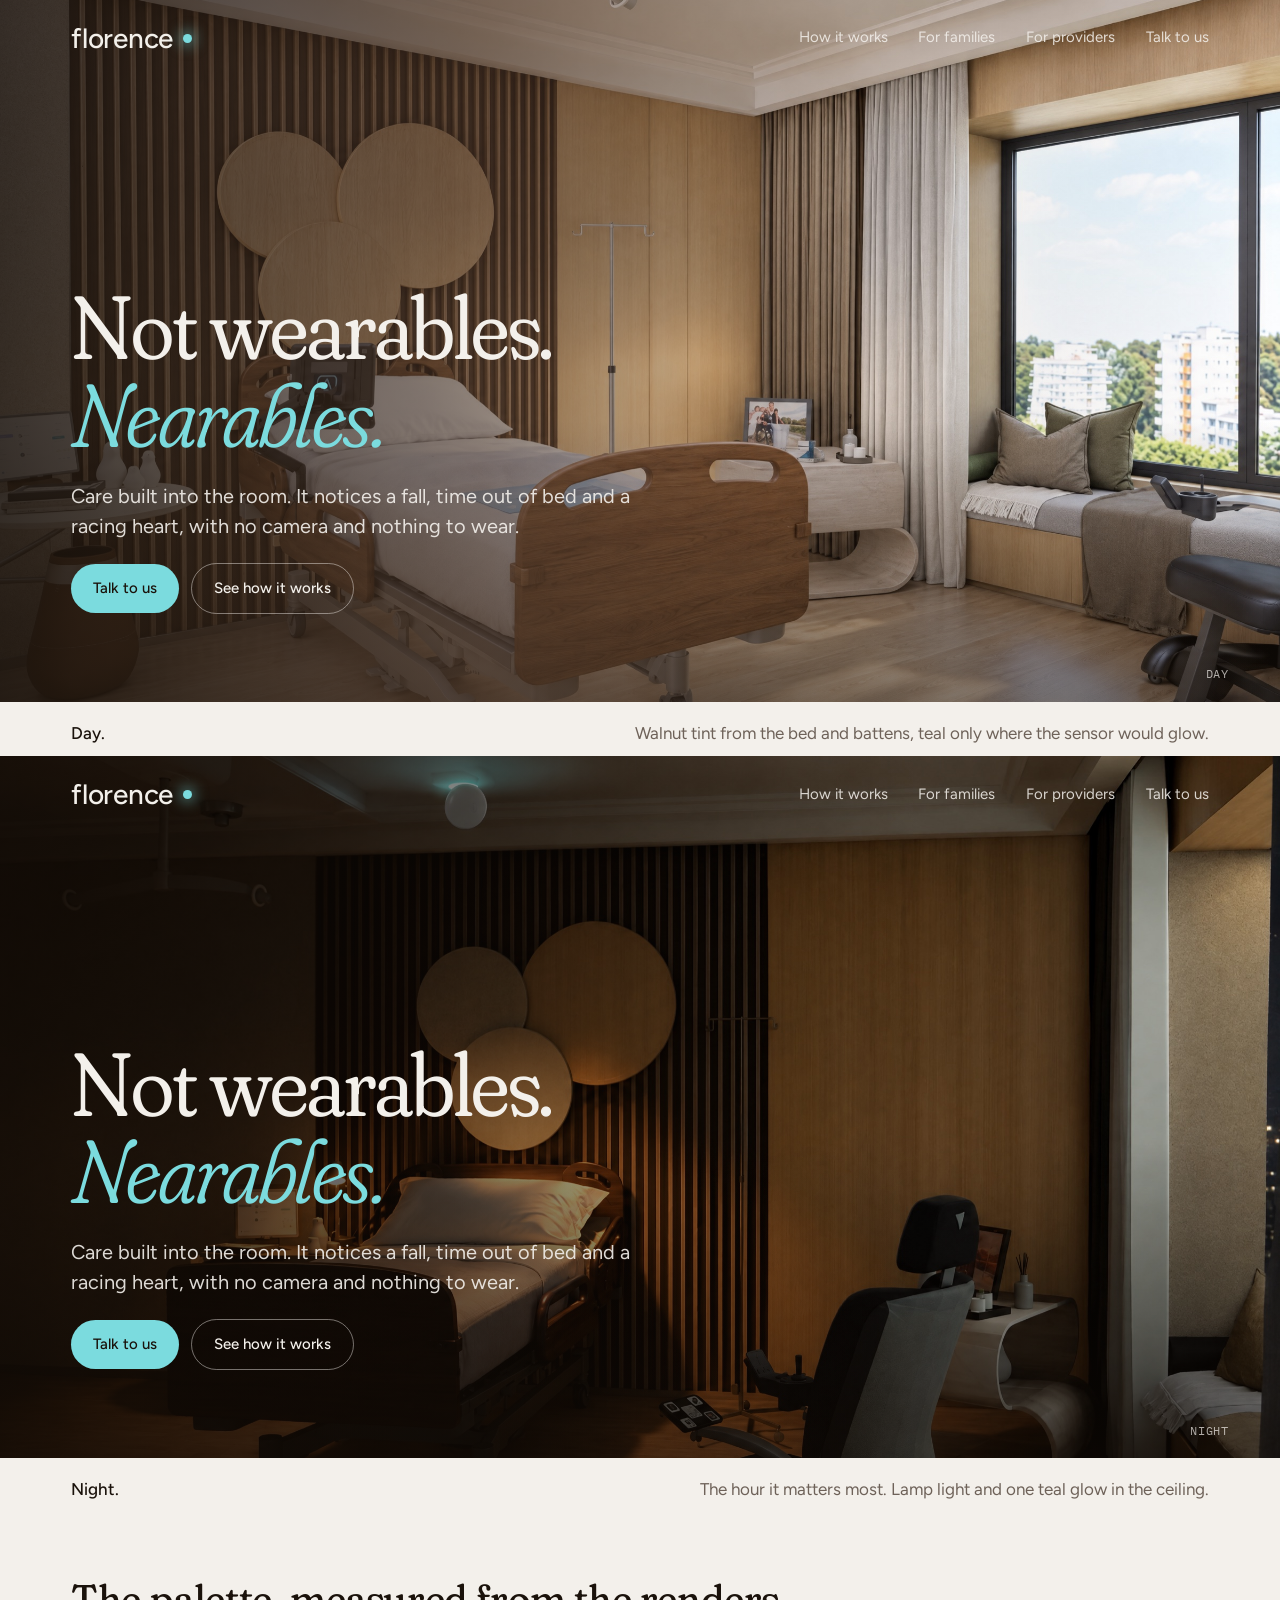
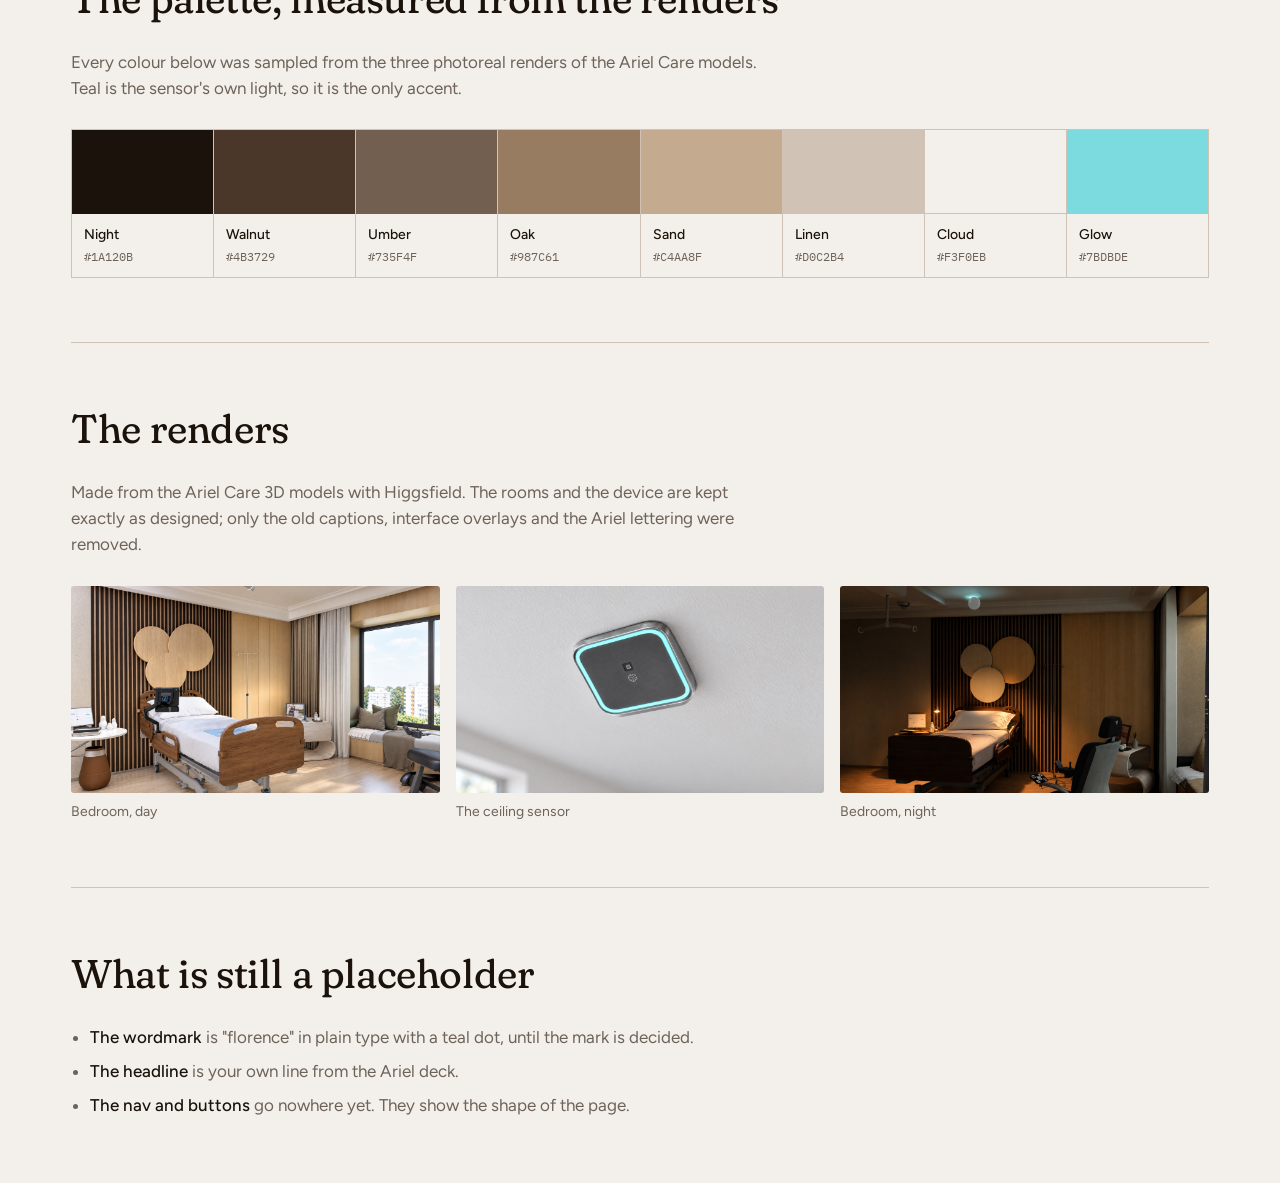
==== index.html @ 2cddf75f "Florence header, first pass: Ariel Care renders as photoreal rooms, day and night Draft landing head" ====
<!doctype html>
<html lang="en">
<head>
<meta charset="utf-8">
<meta name="viewport" content="width=device-width,initial-scale=1,viewport-fit=cover">
<meta name="robots" content="noindex,nofollow">
<title>Florence</title>
<link rel="preconnect" href="https://fonts.googleapis.com">
<link rel="preconnect" href="https://fonts.gstatic.com" crossorigin>
<link rel="stylesheet" href="https://fonts.googleapis.com/css2?family=Fraunces:opsz,wght,SOFT@9..144,300..600,100&family=Figtree:wght@400;500;600&family=IBM+Plex+Mono:wght@400&display=swap">
<style>
/* Florence, first pass. Every colour is measured from the three renders of the Ariel Care models. */
:root{
  --night:#1A120B;
  --walnut:#4B3729;
  --umber:#735F4F;
  --oak:#987C61;
  --sand:#C4AA8F;
  --linen:#D0C2B4;
  --cloud:#F3F0EB;
  --teal:#7BDBDE;
  --teal-ink:#2A7F83;
  --ink-2:#6E6259;
  --sans:"Figtree",system-ui,-apple-system,sans-serif;
  --display:"Fraunces",Georgia,serif;
  --word:"Avenir Next","Avenir","Figtree",system-ui,sans-serif;
  --mono:"IBM Plex Mono",ui-monospace,Menlo,monospace;
  --gutter:clamp(16px,4vw,56px);
  color-scheme:light;
}
*{box-sizing:border-box}
body{margin:0;background:var(--cloud);color:var(--night);font-family:var(--sans);font-size:17px;line-height:1.55;-webkit-font-smoothing:antialiased}
.wrap{max-width:1240px;margin-inline:auto;padding-inline:var(--gutter)}
.label{font-family:var(--mono);font-size:12px;letter-spacing:.06em;text-transform:uppercase}

/* header */
.hdr{position:relative;min-height:clamp(560px,78vh,780px);display:grid;grid-template-rows:auto 1fr;grid-template-columns:minmax(0,1fr);color:var(--cloud);overflow:hidden;isolation:isolate}
.hdr img.bg{position:absolute;inset:0;width:100%;height:100%;object-fit:cover;z-index:-2}
.hdr.day img.bg{object-position:55% 50%}
.hdr.night img.bg{object-position:50% 60%}
.hdr::before{content:"";position:absolute;inset:0;z-index:-1}
.hdr.day::before{background:linear-gradient(90deg,rgba(26,18,11,.86) 0%,rgba(75,55,41,.62) 38%,rgba(75,55,41,.10) 68%,rgba(26,18,11,0) 100%),linear-gradient(0deg,rgba(26,18,11,.55) 0%,rgba(26,18,11,0) 40%)}
.hdr.night::before{background:linear-gradient(90deg,rgba(16,10,5,.82) 0%,rgba(16,10,5,.45) 42%,rgba(16,10,5,0) 72%),linear-gradient(0deg,rgba(16,10,5,.6) 0%,rgba(16,10,5,0) 45%)}
.nav{display:flex;justify-content:space-between;align-items:center;gap:16px;padding-block:24px;flex-wrap:wrap}
.word{font-family:var(--word);font-weight:500;font-size:28px;letter-spacing:-.01em;line-height:1;color:var(--cloud);text-decoration:none;display:inline-flex;align-items:center;gap:10px}
.word i{width:9px;height:9px;border-radius:50%;background:var(--teal);box-shadow:0 0 14px 3px rgba(123,219,222,.55)}
.links{display:flex;gap:clamp(14px,2.4vw,32px);flex-wrap:wrap;font-size:15px}
.links a{color:rgba(243,240,235,.86);text-decoration:none}
.links a:hover,.links a:focus-visible{color:var(--cloud);text-decoration:underline;text-underline-offset:4px;text-decoration-color:var(--teal);outline:none}
.hdr > .wrap{width:100%;min-width:0}
.stage{display:grid;align-content:end}
.hero{padding-block:0 clamp(40px,7vw,88px);display:grid;gap:22px;max-width:640px;min-width:0}
.hero h1{margin:0;font-family:var(--display);font-weight:360;font-variation-settings:"SOFT" 100,"opsz" 144;font-size:clamp(46px,7vw,96px);line-height:.98;letter-spacing:-.02em;text-wrap:balance}
.hero h1 em{font-style:italic;font-weight:320;color:var(--teal)}
.hero p{margin:0;font-size:clamp(17px,1.6vw,20px);line-height:1.5;color:rgba(243,240,235,.9);max-width:46ch}
.actions{display:flex;gap:12px;flex-wrap:wrap;align-items:center}
.btn{display:inline-flex;align-items:center;gap:10px;padding:13px 22px;border-radius:999px;font-weight:500;font-size:15px;text-decoration:none}
.btn.primary{background:var(--teal);color:var(--night)}
.btn.primary:hover{background:#95E5E7}
.btn.ghost{color:var(--cloud);border:1px solid rgba(243,240,235,.45)}
.btn.ghost:hover{border-color:var(--cloud)}
.btn:focus-visible{outline:2px solid var(--teal);outline-offset:3px}
.tag{position:absolute;right:var(--gutter);bottom:18px;color:rgba(243,240,235,.7)}

/* board */
.sec{padding-block:64px;display:grid;gap:28px}
.sec + .sec{border-top:1px solid var(--linen)}
.sec h2{margin:0;font-family:var(--display);font-weight:400;font-variation-settings:"SOFT" 100;font-size:clamp(28px,3.4vw,40px);line-height:1.1;letter-spacing:-.01em}
.sec .intro{margin:0;color:var(--ink-2);max-width:64ch}
.variant{display:flex;justify-content:space-between;align-items:baseline;gap:8px 24px;flex-wrap:wrap;padding-block:18px 10px;color:var(--ink-2)}
.variant b{color:var(--night);font-weight:500}
.sw{display:grid;grid-template-columns:repeat(auto-fill,minmax(140px,1fr));gap:1px;background:var(--linen);border:1px solid var(--linen)}
.sw div{background:var(--cloud);display:grid;grid-template-rows:84px auto}
.sw i{display:block}
.sw span{padding:10px 12px;display:grid;gap:2px;font-size:14px}
.sw span b{font-weight:500}
.sw span code{font-family:var(--mono);font-size:12px;color:var(--ink-2)}
.shots{display:grid;grid-template-columns:repeat(3,minmax(0,1fr));gap:16px}
.shots figure{margin:0;display:grid;gap:8px}
.shots img{width:100%;aspect-ratio:16/9;object-fit:cover;display:block;border-radius:3px}
.shots figcaption{font-size:14px;color:var(--ink-2)}
@media (max-width:820px){.shots{grid-template-columns:1fr}}
.notes{margin:0;padding-left:1.1em;display:grid;gap:8px;color:var(--ink-2);max-width:70ch}
.notes b{color:var(--night);font-weight:500}
@media (prefers-reduced-motion:no-preference){.word i{animation:breathe 4s ease-in-out infinite}}
@keyframes breathe{0%,100%{opacity:1}50%{opacity:.55}}
</style>
</head>
<body>
<header class="hdr day" aria-label="Header, day version">
  <img class="bg" src="ariel-bedroom-photoreal.jpg" alt="A calm bedroom in daylight: timber batten wall with round timber discs, a care bed made up in white linen, a window seat and a city view" width="2400" height="1350">
  <div class="wrap nav">
    <a class="word" href="#top">florence <i aria-hidden="true"></i></a>
    <nav class="links" aria-label="Main"><a href="#how">How it works</a><a href="#families">For families</a><a href="#providers">For providers</a><a href="#talk">Talk to us</a></nav>
  </div>
  <div class="wrap stage">
    <div class="hero">
      <h1>Not wearables. <em>Nearables.</em></h1>
      <p>Care built into the room. It notices a fall, time out of bed and a racing heart, with no camera and nothing to wear.</p>
      <div class="actions"><a class="btn primary" href="#talk">Talk to us</a><a class="btn ghost" href="#how">See how it works</a></div>
    </div>
  </div>
  <span class="tag label">Day</span>
</header>

<div class="wrap">
  <div class="variant"><b>Day.</b><span>Walnut tint from the bed and battens, teal only where the sensor would glow.</span></div>
</div>

<header class="hdr night" aria-label="Header, night version">
  <img class="bg" src="ariel-night-photoreal.jpg" alt="The same room at night: a warm bedside lamp, timber discs on the wall, and a faint teal glow from the round sensor on the ceiling" width="2400" height="1350">
  <div class="wrap nav">
    <a class="word" href="#top">florence <i aria-hidden="true"></i></a>
    <nav class="links" aria-label="Main, night version"><a href="#how">How it works</a><a href="#families">For families</a><a href="#providers">For providers</a><a href="#talk">Talk to us</a></nav>
  </div>
  <div class="wrap stage">
    <div class="hero">
      <h1>Not wearables. <em>Nearables.</em></h1>
      <p>Care built into the room. It notices a fall, time out of bed and a racing heart, with no camera and nothing to wear.</p>
      <div class="actions"><a class="btn primary" href="#talk">Talk to us</a><a class="btn ghost" href="#how">See how it works</a></div>
    </div>
  </div>
  <span class="tag label">Night</span>
</header>

<div class="wrap">
  <div class="variant"><b>Night.</b><span>The hour it matters most. Lamp light and one teal glow in the ceiling.</span></div>

  <section class="sec">
    <h2>The palette, measured from the renders</h2>
    <p class="intro">Every colour below was sampled from the three photoreal renders of the Ariel Care models. Teal is the sensor's own light, so it is the only accent.</p>
    <div class="sw" role="list">
      <div role="listitem"><i style="background:#1A120B"></i><span><b>Night</b><code>#1A120B</code></span></div>
      <div role="listitem"><i style="background:#4B3729"></i><span><b>Walnut</b><code>#4B3729</code></span></div>
      <div role="listitem"><i style="background:#735F4F"></i><span><b>Umber</b><code>#735F4F</code></span></div>
      <div role="listitem"><i style="background:#987C61"></i><span><b>Oak</b><code>#987C61</code></span></div>
      <div role="listitem"><i style="background:#C4AA8F"></i><span><b>Sand</b><code>#C4AA8F</code></span></div>
      <div role="listitem"><i style="background:#D0C2B4"></i><span><b>Linen</b><code>#D0C2B4</code></span></div>
      <div role="listitem"><i style="background:#F3F0EB;border-bottom:1px solid #D0C2B4"></i><span><b>Cloud</b><code>#F3F0EB</code></span></div>
      <div role="listitem"><i style="background:#7BDBDE"></i><span><b>Glow</b><code>#7BDBDE</code></span></div>
    </div>
  </section>

  <section class="sec">
    <h2>The renders</h2>
    <p class="intro">Made from the Ariel Care 3D models with Higgsfield. The rooms and the device are kept exactly as designed; only the old captions, interface overlays and the Ariel lettering were removed.</p>
    <div class="shots">
      <figure><img src="ariel-bedroom-photoreal.jpg" alt="Photoreal render of the SDA bedroom in daylight" loading="lazy"><figcaption>Bedroom, day</figcaption></figure>
      <figure><img src="ariel-icube-photoreal.jpg" alt="Photoreal render of the square ceiling sensor with its teal light ring on a plaster ceiling" loading="lazy"><figcaption>The ceiling sensor</figcaption></figure>
      <figure><img src="ariel-night-photoreal.jpg" alt="Photoreal render of the bedroom at night" loading="lazy"><figcaption>Bedroom, night</figcaption></figure>
    </div>
  </section>

  <section class="sec">
    <h2>What is still a placeholder</h2>
    <ul class="notes">
      <li><b>The wordmark</b> is "florence" in plain type with a teal dot, until the mark is decided.</li>
      <li><b>The headline</b> is your own line from the Ariel deck.</li>
      <li><b>The nav and buttons</b> go nowhere yet. They show the shape of the page.</li>
    </ul>
  </section>
</div>
</body>
</html>
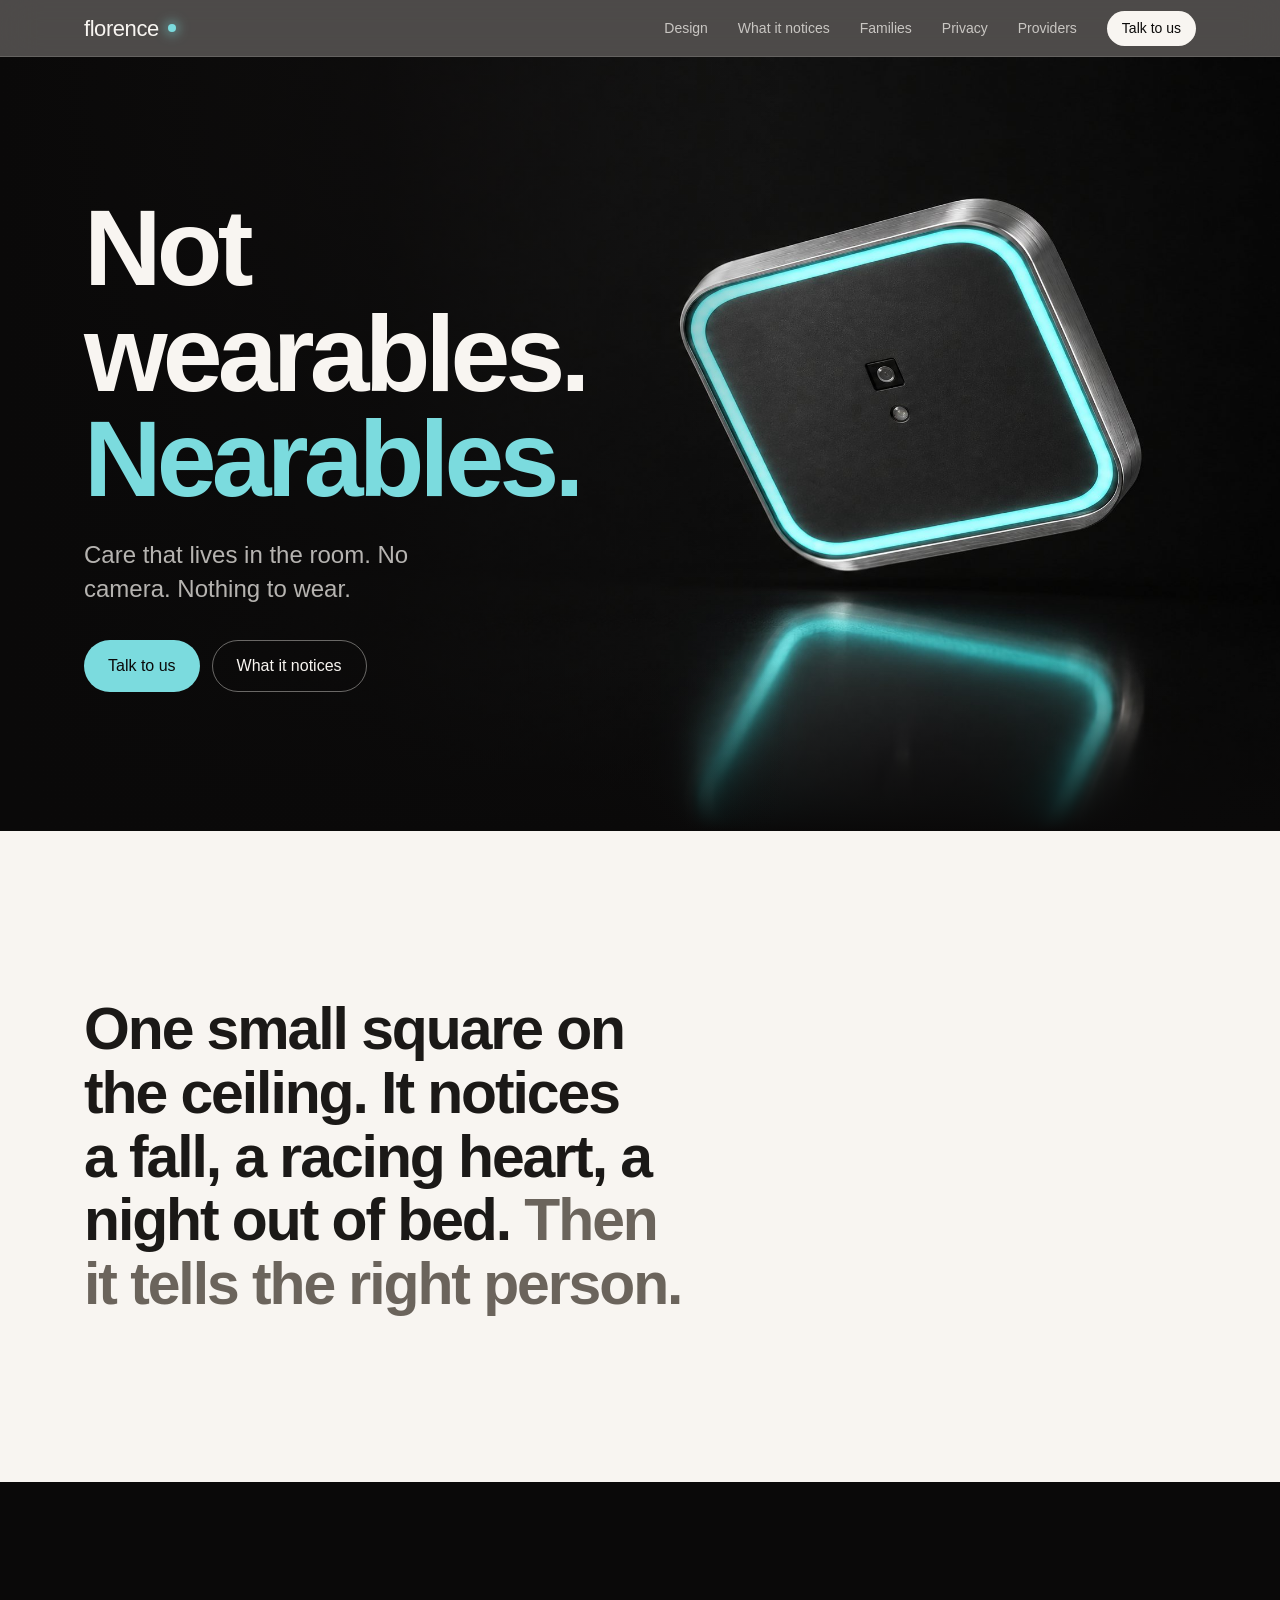
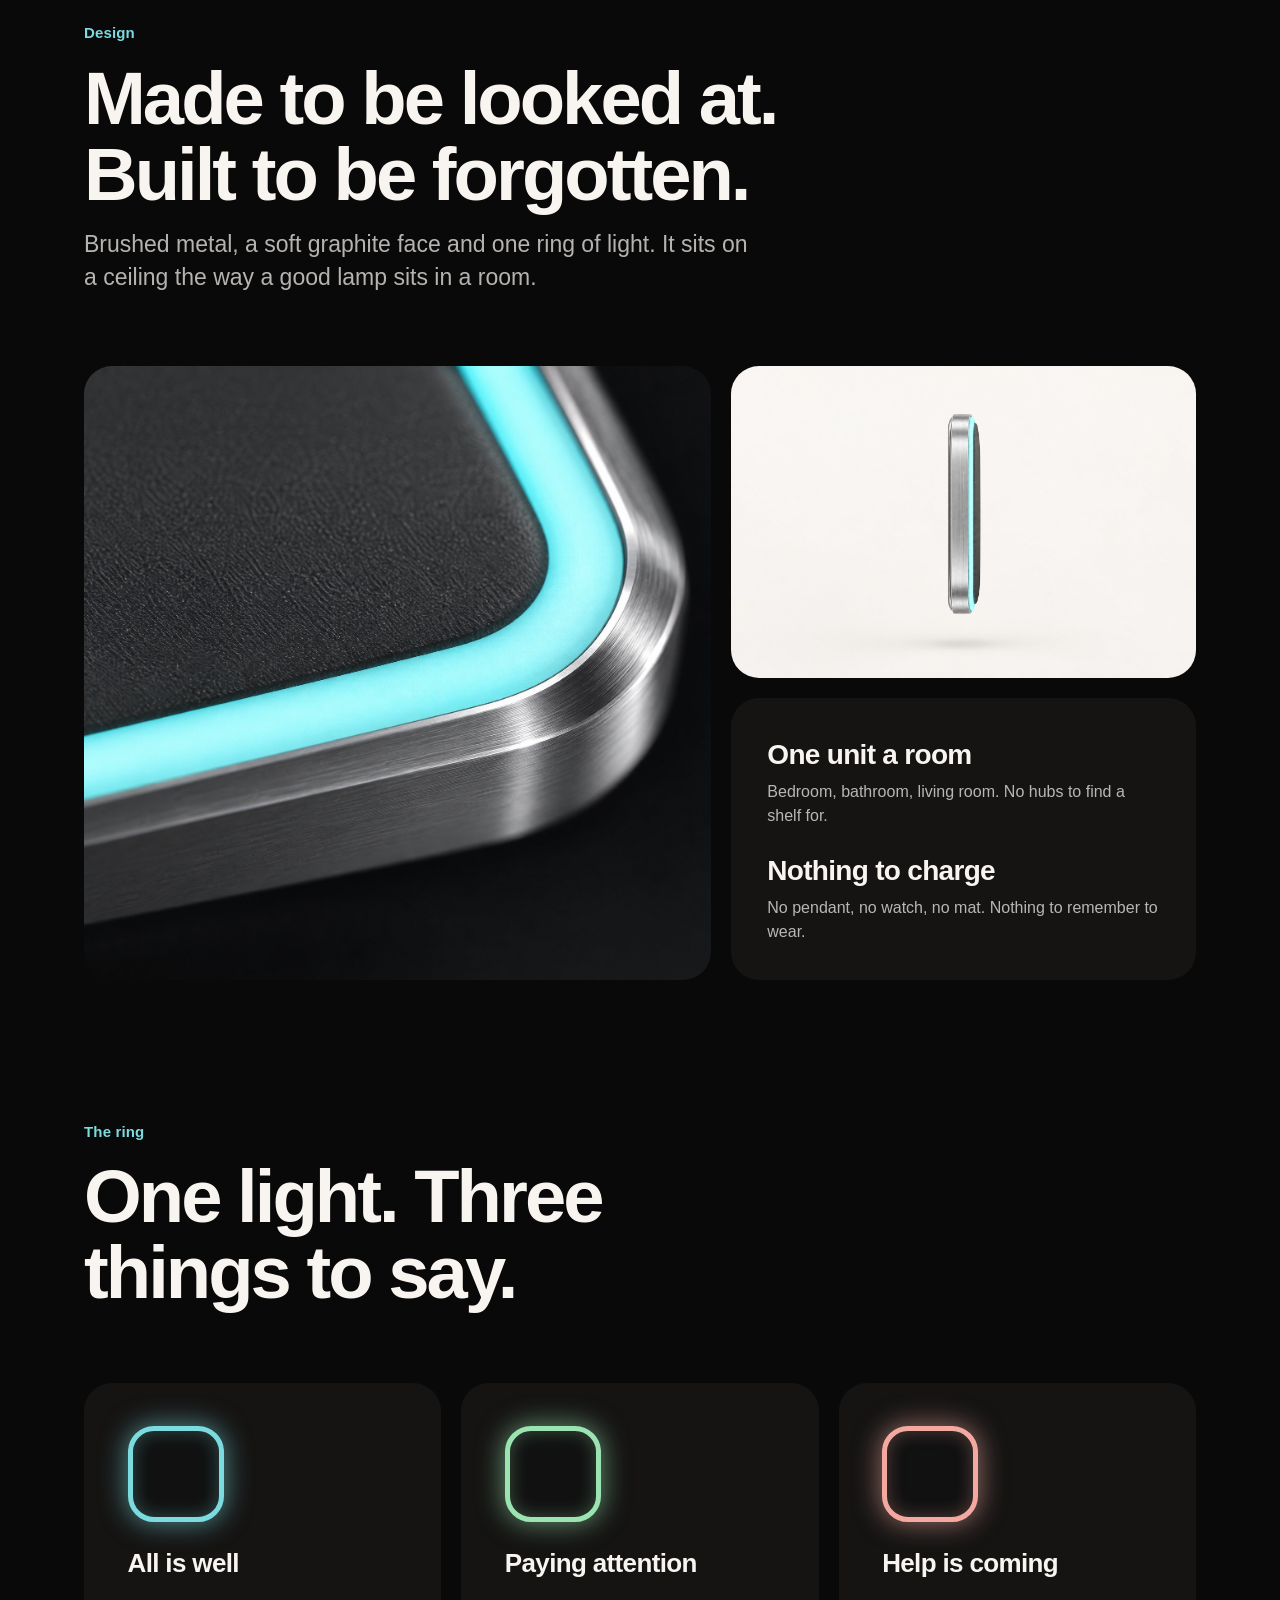
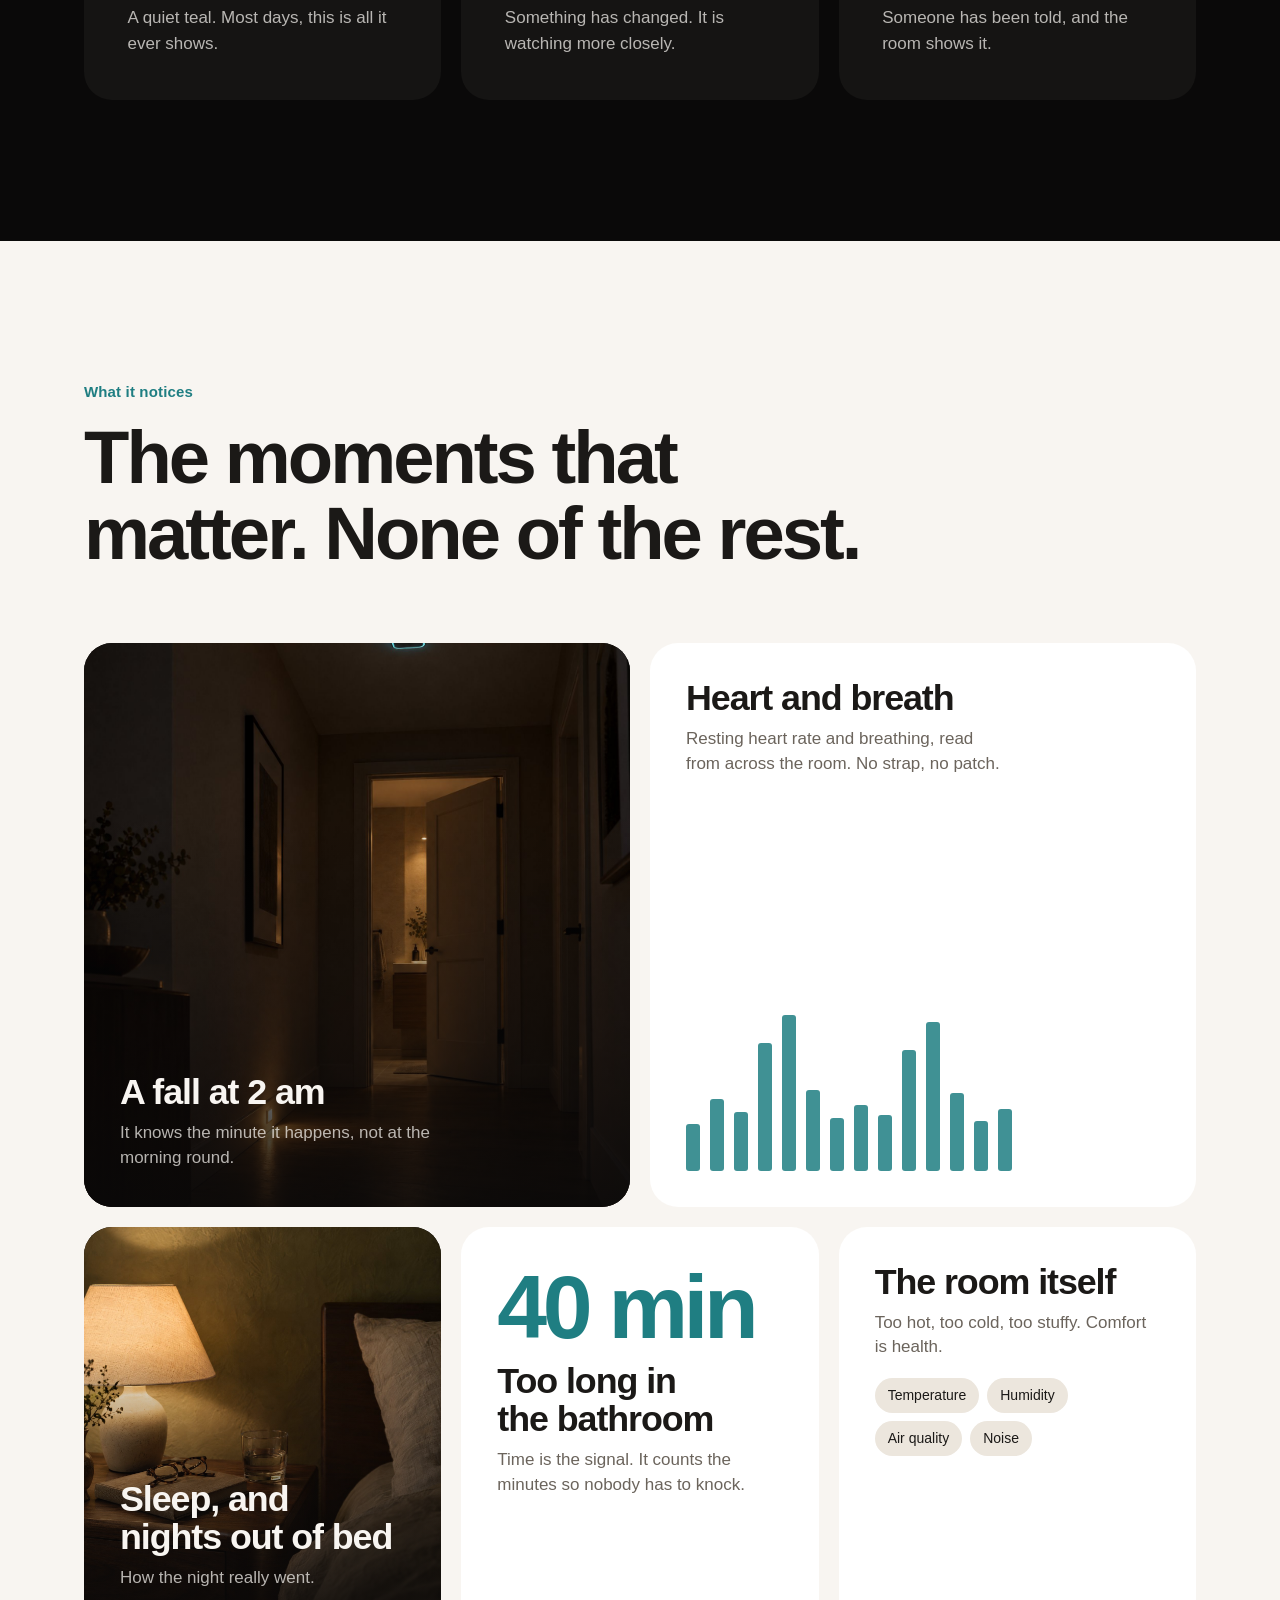
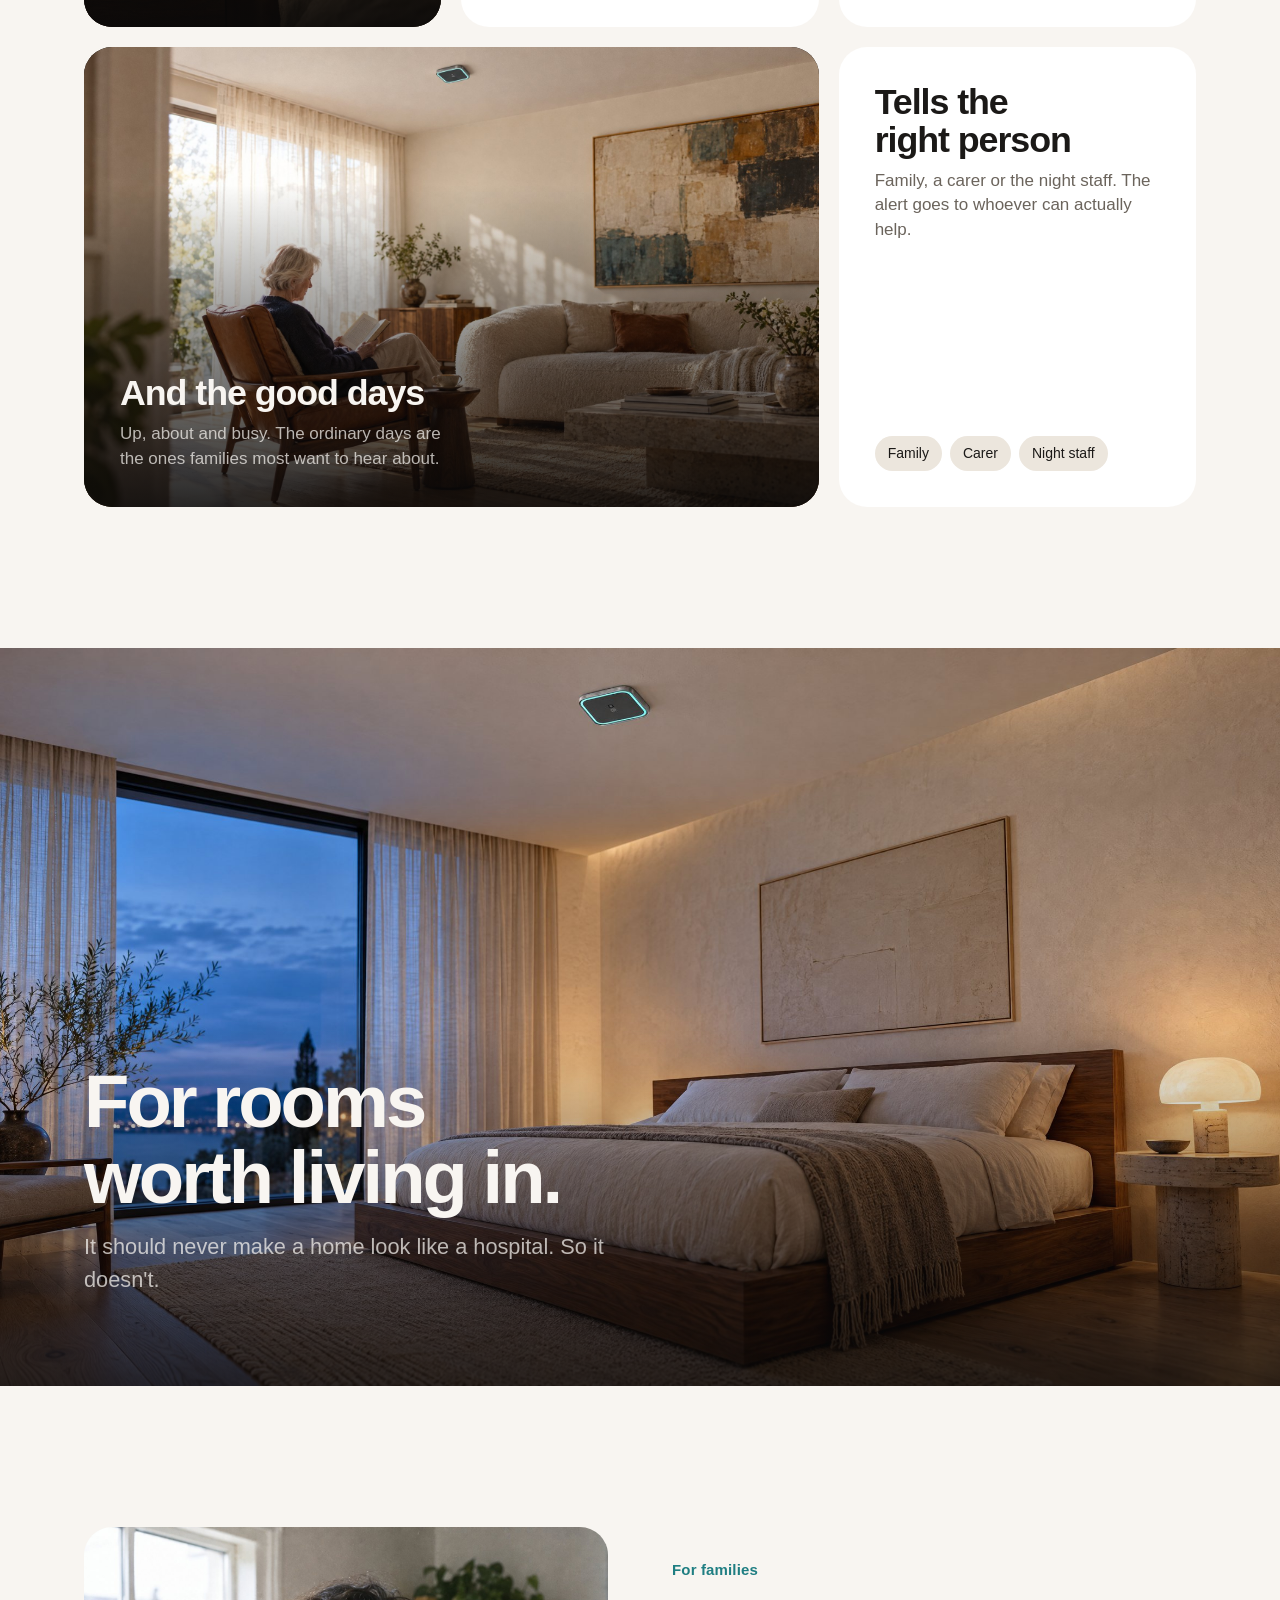
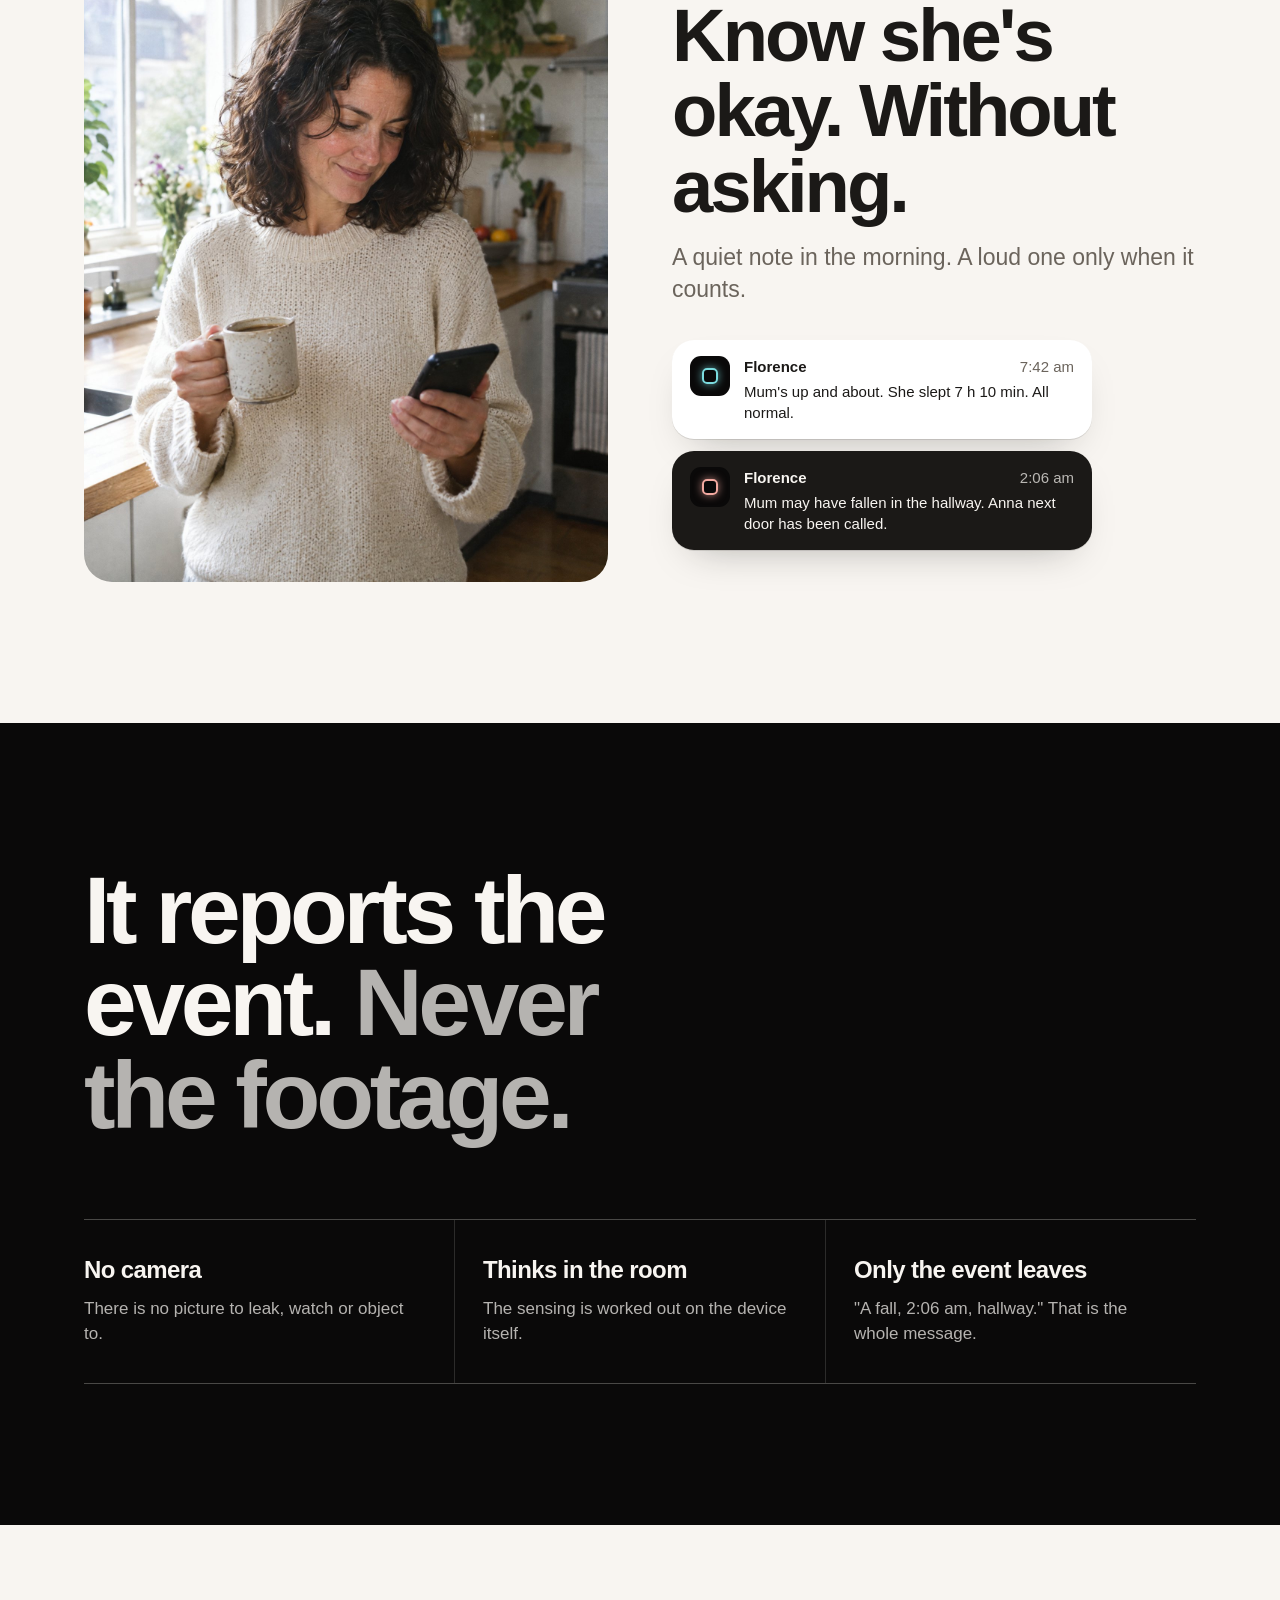
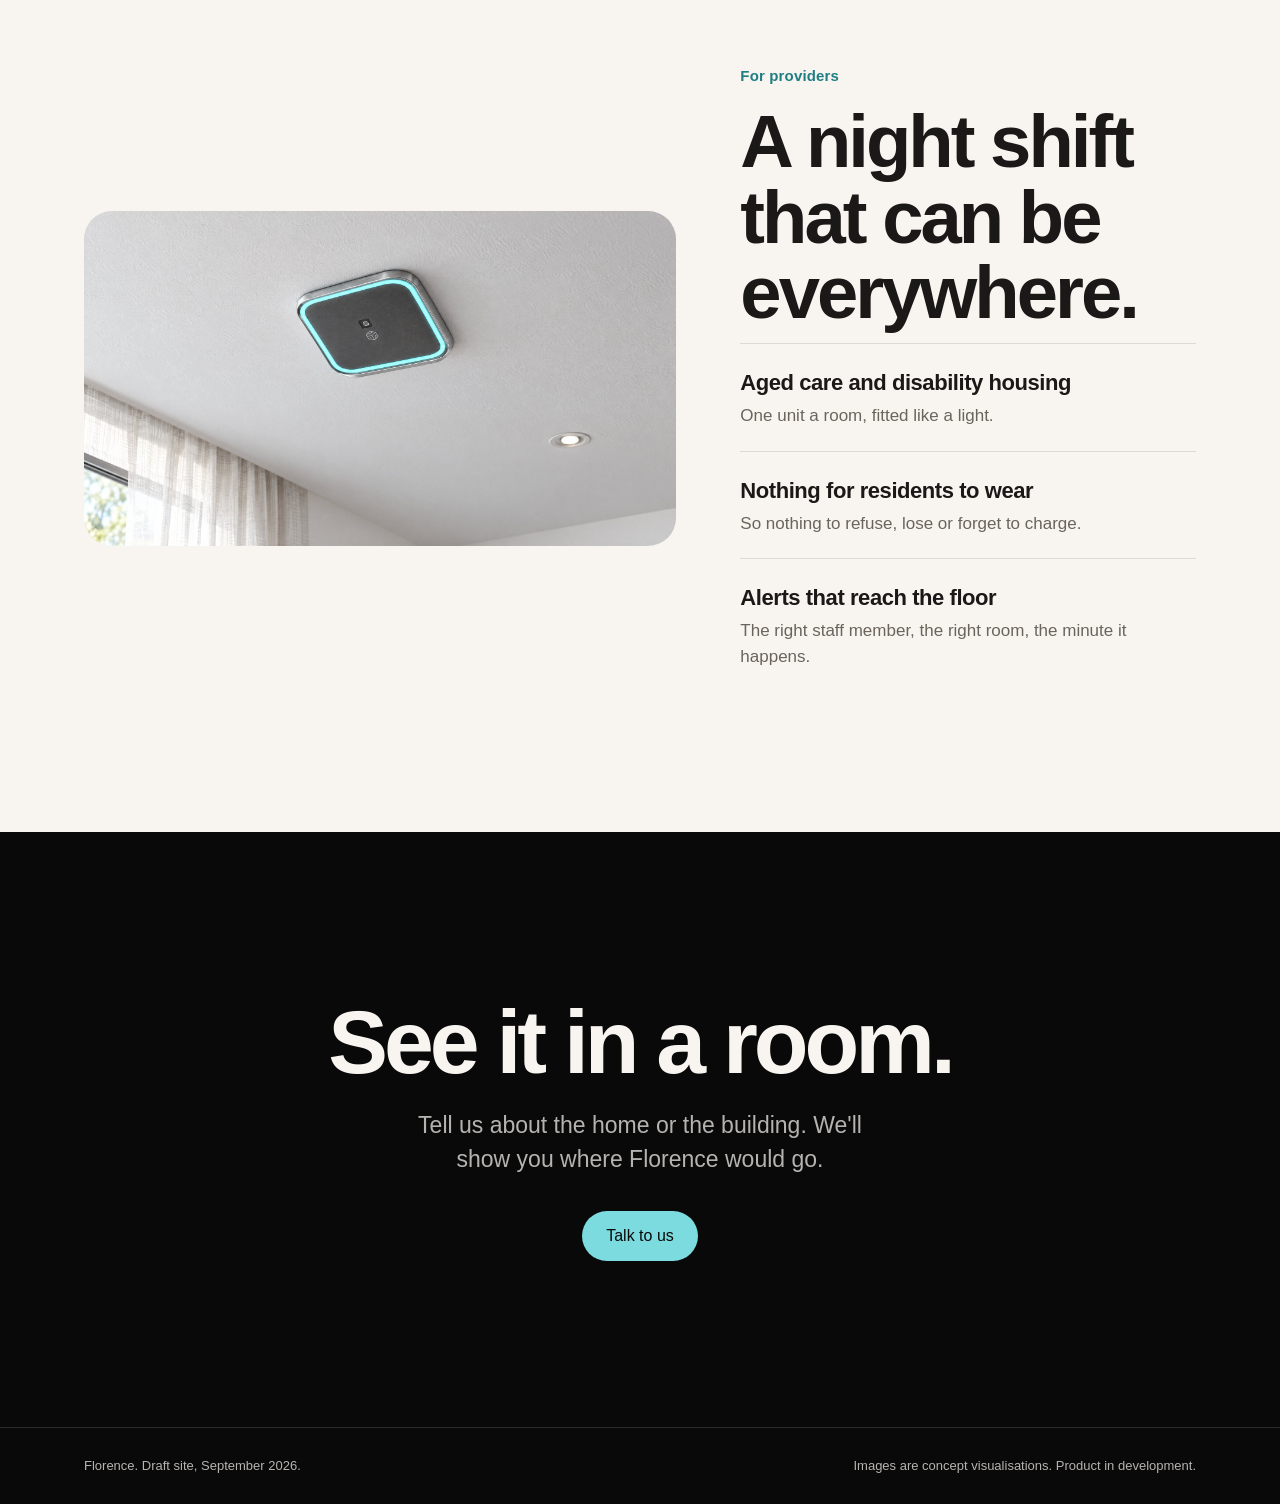
==== commit 892a124c: "Full site: studio product shoot, designed rooms, features from the Ariel deck The first header only " ====
--- a/index.html
+++ b/index.html
@@ -5,160 +5,375 @@
 <meta name="viewport" content="width=device-width,initial-scale=1,viewport-fit=cover">
 <meta name="robots" content="noindex,nofollow">
 <title>Florence</title>
-<link rel="preconnect" href="https://fonts.googleapis.com">
-<link rel="preconnect" href="https://fonts.gstatic.com" crossorigin>
-<link rel="stylesheet" href="https://fonts.googleapis.com/css2?family=Fraunces:opsz,wght,SOFT@9..144,300..600,100&family=Figtree:wght@400;500;600&family=IBM+Plex+Mono:wght@400&display=swap">
+<meta name="description" content="Florence is a small sensor on the ceiling that notices a fall, a racing heart or a night out of bed. No camera. Nothing to wear.">
 <style>
-/* Florence, first pass. Every colour is measured from the three renders of the Ariel Care models. */
 :root{
-  --night:#1A120B;
-  --walnut:#4B3729;
-  --umber:#735F4F;
-  --oak:#987C61;
-  --sand:#C4AA8F;
-  --linen:#D0C2B4;
-  --cloud:#F3F0EB;
+  --black:#0A0909;
+  --coal:#151413;
+  --paper:#F8F5F1;
+  --linen:#ECE6DD;
+  --ink:#1B1917;
+  --ink-2:#6B645C;
+  --mist:rgba(248,245,241,.72);
+  --hair:rgba(248,245,241,.14);
+  --hair-ink:rgba(27,25,23,.12);
   --teal:#7BDBDE;
-  --teal-ink:#2A7F83;
-  --ink-2:#6E6259;
-  --sans:"Figtree",system-ui,-apple-system,sans-serif;
-  --display:"Fraunces",Georgia,serif;
-  --word:"Avenir Next","Avenir","Figtree",system-ui,sans-serif;
-  --mono:"IBM Plex Mono",ui-monospace,Menlo,monospace;
-  --gutter:clamp(16px,4vw,56px);
+  --teal-deep:#1F7E82;
+  --green:#9BE3B0;
+  --rose:#F3A9A0;
+  --sans:-apple-system,BlinkMacSystemFont,"SF Pro Display","SF Pro Text","Helvetica Neue",Helvetica,Arial,sans-serif;
+  --gutter:clamp(20px,5vw,72px);
+  --max:1240px;
   color-scheme:light;
 }
 *{box-sizing:border-box}
-body{margin:0;background:var(--cloud);color:var(--night);font-family:var(--sans);font-size:17px;line-height:1.55;-webkit-font-smoothing:antialiased}
-.wrap{max-width:1240px;margin-inline:auto;padding-inline:var(--gutter)}
-.label{font-family:var(--mono);font-size:12px;letter-spacing:.06em;text-transform:uppercase}
-
-/* header */
-.hdr{position:relative;min-height:clamp(560px,78vh,780px);display:grid;grid-template-rows:auto 1fr;grid-template-columns:minmax(0,1fr);color:var(--cloud);overflow:hidden;isolation:isolate}
-.hdr img.bg{position:absolute;inset:0;width:100%;height:100%;object-fit:cover;z-index:-2}
-.hdr.day img.bg{object-position:55% 50%}
-.hdr.night img.bg{object-position:50% 60%}
-.hdr::before{content:"";position:absolute;inset:0;z-index:-1}
-.hdr.day::before{background:linear-gradient(90deg,rgba(26,18,11,.86) 0%,rgba(75,55,41,.62) 38%,rgba(75,55,41,.10) 68%,rgba(26,18,11,0) 100%),linear-gradient(0deg,rgba(26,18,11,.55) 0%,rgba(26,18,11,0) 40%)}
-.hdr.night::before{background:linear-gradient(90deg,rgba(16,10,5,.82) 0%,rgba(16,10,5,.45) 42%,rgba(16,10,5,0) 72%),linear-gradient(0deg,rgba(16,10,5,.6) 0%,rgba(16,10,5,0) 45%)}
-.nav{display:flex;justify-content:space-between;align-items:center;gap:16px;padding-block:24px;flex-wrap:wrap}
-.word{font-family:var(--word);font-weight:500;font-size:28px;letter-spacing:-.01em;line-height:1;color:var(--cloud);text-decoration:none;display:inline-flex;align-items:center;gap:10px}
-.word i{width:9px;height:9px;border-radius:50%;background:var(--teal);box-shadow:0 0 14px 3px rgba(123,219,222,.55)}
-.links{display:flex;gap:clamp(14px,2.4vw,32px);flex-wrap:wrap;font-size:15px}
-.links a{color:rgba(243,240,235,.86);text-decoration:none}
-.links a:hover,.links a:focus-visible{color:var(--cloud);text-decoration:underline;text-underline-offset:4px;text-decoration-color:var(--teal);outline:none}
-.hdr > .wrap{width:100%;min-width:0}
-.stage{display:grid;align-content:end}
-.hero{padding-block:0 clamp(40px,7vw,88px);display:grid;gap:22px;max-width:640px;min-width:0}
-.hero h1{margin:0;font-family:var(--display);font-weight:360;font-variation-settings:"SOFT" 100,"opsz" 144;font-size:clamp(46px,7vw,96px);line-height:.98;letter-spacing:-.02em;text-wrap:balance}
-.hero h1 em{font-style:italic;font-weight:320;color:var(--teal)}
-.hero p{margin:0;font-size:clamp(17px,1.6vw,20px);line-height:1.5;color:rgba(243,240,235,.9);max-width:46ch}
-.actions{display:flex;gap:12px;flex-wrap:wrap;align-items:center}
-.btn{display:inline-flex;align-items:center;gap:10px;padding:13px 22px;border-radius:999px;font-weight:500;font-size:15px;text-decoration:none}
-.btn.primary{background:var(--teal);color:var(--night)}
-.btn.primary:hover{background:#95E5E7}
-.btn.ghost{color:var(--cloud);border:1px solid rgba(243,240,235,.45)}
-.btn.ghost:hover{border-color:var(--cloud)}
-.btn:focus-visible{outline:2px solid var(--teal);outline-offset:3px}
-.tag{position:absolute;right:var(--gutter);bottom:18px;color:rgba(243,240,235,.7)}
-
-/* board */
-.sec{padding-block:64px;display:grid;gap:28px}
-.sec + .sec{border-top:1px solid var(--linen)}
-.sec h2{margin:0;font-family:var(--display);font-weight:400;font-variation-settings:"SOFT" 100;font-size:clamp(28px,3.4vw,40px);line-height:1.1;letter-spacing:-.01em}
-.sec .intro{margin:0;color:var(--ink-2);max-width:64ch}
-.variant{display:flex;justify-content:space-between;align-items:baseline;gap:8px 24px;flex-wrap:wrap;padding-block:18px 10px;color:var(--ink-2)}
-.variant b{color:var(--night);font-weight:500}
-.sw{display:grid;grid-template-columns:repeat(auto-fill,minmax(140px,1fr));gap:1px;background:var(--linen);border:1px solid var(--linen)}
-.sw div{background:var(--cloud);display:grid;grid-template-rows:84px auto}
-.sw i{display:block}
-.sw span{padding:10px 12px;display:grid;gap:2px;font-size:14px}
-.sw span b{font-weight:500}
-.sw span code{font-family:var(--mono);font-size:12px;color:var(--ink-2)}
-.shots{display:grid;grid-template-columns:repeat(3,minmax(0,1fr));gap:16px}
-.shots figure{margin:0;display:grid;gap:8px}
-.shots img{width:100%;aspect-ratio:16/9;object-fit:cover;display:block;border-radius:3px}
-.shots figcaption{font-size:14px;color:var(--ink-2)}
-@media (max-width:820px){.shots{grid-template-columns:1fr}}
-.notes{margin:0;padding-left:1.1em;display:grid;gap:8px;color:var(--ink-2);max-width:70ch}
-.notes b{color:var(--night);font-weight:500}
-@media (prefers-reduced-motion:no-preference){.word i{animation:breathe 4s ease-in-out infinite}}
-@keyframes breathe{0%,100%{opacity:1}50%{opacity:.55}}
+html{scroll-behavior:smooth;-webkit-text-size-adjust:100%}
+body{margin:0;background:var(--paper);color:var(--ink);font-family:var(--sans);font-size:19px;line-height:1.5;-webkit-font-smoothing:antialiased;text-rendering:optimizeLegibility}
+img{display:block;max-width:100%;height:auto}
+a{color:inherit}
+.wrap{max-width:var(--max);margin-inline:auto;padding-inline:var(--gutter)}
+h1,h2,h3{margin:0;font-weight:600;letter-spacing:-.03em;text-wrap:balance}
+p{margin:0}
+.eyebrow{font-size:15px;font-weight:600;letter-spacing:.01em;color:var(--teal-deep)}
+.dark .eyebrow{color:var(--teal)}
+.dark{background:var(--black);color:var(--paper)}
+
+/* nav */
+.nav{position:sticky;top:0;z-index:20;background:rgba(10,9,9,.72);-webkit-backdrop-filter:saturate(160%) blur(18px);backdrop-filter:saturate(160%) blur(18px);border-bottom:1px solid var(--hair);color:var(--paper)}
+.nav .wrap{display:flex;align-items:center;justify-content:space-between;gap:16px;min-height:56px}
+.word{display:inline-flex;align-items:center;gap:9px;font-size:22px;font-weight:500;letter-spacing:-.02em;text-decoration:none}
+.word i{width:8px;height:8px;border-radius:50%;background:var(--teal);box-shadow:0 0 12px 2px rgba(123,219,222,.6)}
+.nav nav{display:flex;align-items:center;gap:clamp(14px,2.4vw,30px);font-size:14px}
+.nav nav a{text-decoration:none;color:var(--mist)}
+.nav nav a:hover{color:var(--paper)}
+.nav nav a.pill{color:var(--black);background:var(--paper);padding:7px 15px;border-radius:999px;font-weight:500}
+.nav nav a.pill:hover{background:#fff}
+@media (max-width:720px){.nav nav a:not(.pill){display:none}}
+
+/* hero */
+.hero{position:relative;overflow:hidden;isolation:isolate}
+.hero .shot{position:absolute;inset:0;z-index:-1}
+.hero .shot img{width:100%;height:100%;object-fit:cover;object-position:68% 50%}
+.hero .shot::after{content:"";position:absolute;inset:0;background:linear-gradient(90deg,var(--black) 0%,rgba(10,9,9,.82) 30%,rgba(10,9,9,0) 62%),linear-gradient(0deg,var(--black) 0%,rgba(10,9,9,0) 22%)}
+.hero .wrap{min-height:clamp(560px,86vh,860px);display:grid;align-content:center;padding-block:96px}
+.hero h1{font-size:clamp(48px,8.4vw,116px);line-height:.98;letter-spacing:-.045em;max-width:9ch}
+.hero h1 span{display:block;color:var(--teal)}
+.hero .lede{margin-top:26px;font-size:clamp(19px,2vw,24px);line-height:1.4;color:var(--mist);max-width:30ch}
+.cta{margin-top:34px;display:flex;flex-wrap:wrap;gap:12px}
+.btn{display:inline-flex;align-items:center;gap:8px;padding:13px 24px;border-radius:999px;font-size:16px;font-weight:500;text-decoration:none;transition:background .2s,border-color .2s,color .2s}
+.btn.solid{background:var(--teal);color:var(--black)}
+.btn.solid:hover{background:#9AE6E8}
+.btn.line{border:1px solid rgba(248,245,241,.4);color:var(--paper)}
+.btn.line:hover{border-color:var(--paper)}
+.btn.ink{background:var(--ink);color:var(--paper)}
+.btn.ink:hover{background:#000}
+a:focus-visible,.btn:focus-visible{outline:2px solid var(--teal);outline-offset:3px;border-radius:999px}
+@media (max-width:720px){
+  .hero .shot img{object-position:74% 30%}
+  .hero .shot::after{background:linear-gradient(0deg,var(--black) 0%,rgba(10,9,9,.9) 44%,rgba(10,9,9,.15) 78%)}
+  .hero .wrap{align-content:end;padding-block:120px 56px}
+}
+
+/* statement */
+.statement{padding-block:clamp(88px,13vw,176px)}
+.statement p{font-size:clamp(30px,4.6vw,60px);line-height:1.08;letter-spacing:-.035em;font-weight:600;max-width:20ch;text-wrap:balance}
+.statement p em{font-style:normal;color:var(--ink-2)}
+
+/* section heads */
+.sec{padding-block:clamp(80px,11vw,152px)}
+.head{display:grid;gap:16px;margin-bottom:clamp(40px,6vw,72px);max-width:900px}
+.head h2{font-size:clamp(38px,5.8vw,76px);line-height:1.02;letter-spacing:-.04em}
+.head p{font-size:clamp(19px,1.8vw,23px);line-height:1.42;color:var(--ink-2);max-width:52ch}
+.dark .head p{color:var(--mist)}
+
+/* craft */
+.craft{display:grid;grid-template-columns:minmax(0,1.35fr) minmax(0,1fr);gap:20px}
+.tile{border-radius:28px;overflow:hidden;position:relative;background:var(--coal)}
+.tile img{width:100%;height:100%;object-fit:cover}
+.tile.tall{min-height:clamp(380px,48vw,640px)}
+.tile.light{background:var(--paper)}
+.stack{display:grid;gap:20px;grid-template-rows:minmax(0,1fr) auto}
+.facts{background:var(--coal);border-radius:28px;padding:clamp(24px,3vw,36px);display:grid;gap:22px}
+.facts div{display:grid;gap:4px}
+.facts b{font-size:clamp(22px,2.2vw,28px);font-weight:600;letter-spacing:-.025em}
+.facts span{font-size:16px;color:var(--mist)}
+@media (max-width:860px){.craft{grid-template-columns:1fr}}
+
+/* ring */
+.ringrow{display:grid;grid-template-columns:repeat(3,minmax(0,1fr));gap:20px}
+.state{background:var(--coal);border-radius:28px;padding:clamp(28px,3.4vw,44px);display:grid;gap:22px;justify-items:start}
+.ring{width:96px;height:96px;border-radius:26px;border:5px solid var(--c);box-shadow:0 0 26px 2px color-mix(in srgb,var(--c) 55%,transparent),inset 0 0 18px 0 color-mix(in srgb,var(--c) 30%,transparent);background:#111}
+.state h3{font-size:26px;letter-spacing:-.025em}
+.state p{font-size:17px;color:var(--mist)}
+@media (max-width:860px){.ringrow{grid-template-columns:1fr}}
+
+/* bento */
+.bento{display:grid;grid-template-columns:repeat(6,minmax(0,1fr));gap:20px}
+.card{border-radius:28px;overflow:hidden;background:#fff;display:grid;position:relative;min-height:340px}
+.card .txt{padding:clamp(24px,3vw,36px);display:flex;flex-direction:column;gap:10px;position:relative;z-index:1;min-height:100%}
+.card .txt .foot{margin-top:auto;padding-top:24px}
+.card h3{font-size:clamp(26px,2.8vw,36px);line-height:1.06;letter-spacing:-.03em}
+.card p{font-size:17px;line-height:1.45;color:var(--ink-2);max-width:34ch}
+.card.photo{color:var(--paper);background:var(--black);align-content:end}
+.card.photo img{position:absolute;inset:0;width:100%;height:100%;object-fit:cover}
+.card.photo::after{content:"";position:absolute;inset:0;background:linear-gradient(0deg,rgba(10,9,9,.88) 0%,rgba(10,9,9,.35) 45%,rgba(10,9,9,0) 70%)}
+.card.photo .txt{align-self:end;min-height:0}
+.card.photo p{color:var(--mist)}
+.c3{grid-column:span 3}.c2{grid-column:span 2}.c4{grid-column:span 4}
+.card.tallc{min-height:clamp(460px,44vw,600px)}
+.big{font-size:clamp(56px,7vw,92px);font-weight:600;letter-spacing:-.05em;line-height:1;color:var(--teal-deep)}
+.pulse{display:flex;align-items:flex-end;gap:clamp(5px,.8vw,10px);height:clamp(120px,14vw,190px)}
+.pulse i{flex:1;max-width:14px;border-radius:3px;background:var(--teal-deep);opacity:.85;height:var(--h)}
+.chips{display:flex;flex-wrap:wrap;gap:8px;margin-top:8px}
+.chips span{font-size:14px;padding:7px 13px;border-radius:999px;background:var(--linen);color:var(--ink)}
+@media (max-width:980px){.c2,.c3,.c4{grid-column:span 6}}
+
+/* room */
+.room{position:relative;color:var(--paper);isolation:isolate;overflow:hidden}
+.room img{position:absolute;inset:0;width:100%;height:100%;object-fit:cover;z-index:-1}
+.room::after{content:"";position:absolute;inset:0;z-index:-1;background:linear-gradient(0deg,rgba(10,9,9,.78) 0%,rgba(10,9,9,0) 50%)}
+.room .wrap{min-height:clamp(520px,82vh,880px);display:grid;align-content:end;padding-block:clamp(48px,7vw,96px)}
+.room h2{font-size:clamp(38px,5.8vw,76px);line-height:1.02;letter-spacing:-.04em;max-width:14ch}
+.room p{margin-top:16px;font-size:clamp(18px,1.7vw,22px);color:var(--mist);max-width:44ch}
+
+/* family */
+.family{display:grid;grid-template-columns:minmax(0,1fr) minmax(0,1fr);gap:clamp(28px,5vw,80px);align-items:center}
+.family .pic{border-radius:28px;overflow:hidden;aspect-ratio:4/5}
+.family .pic img{width:100%;height:100%;object-fit:cover}
+.notes{display:grid;gap:12px;margin-top:34px;max-width:420px}
+.note{background:#fff;border-radius:22px;padding:16px 18px;display:grid;grid-template-columns:40px 1fr;gap:4px 14px;box-shadow:0 1px 0 var(--hair-ink),0 18px 40px -22px rgba(27,25,23,.35)}
+.note .app{grid-row:span 2;width:40px;height:40px;border-radius:11px;background:var(--black);display:grid;place-items:center}
+.note .app i{width:16px;height:16px;border-radius:5px;border:2.5px solid var(--teal);box-shadow:0 0 8px rgba(123,219,222,.7)}
+.note b{font-size:15px;font-weight:600;display:flex;justify-content:space-between;gap:12px}
+.note b time{font-weight:400;color:var(--ink-2)}
+.note span{font-size:15px;line-height:1.35;color:var(--ink)}
+.note.alert{background:var(--ink);color:var(--paper)}
+.note.alert span{color:var(--paper)}
+.note.alert b time{color:var(--mist)}
+.note.alert .app i{border-color:var(--rose);box-shadow:0 0 8px rgba(243,169,160,.7)}
+@media (max-width:860px){.family{grid-template-columns:1fr}}
+
+/* privacy */
+.priv h2{font-size:clamp(44px,7.4vw,104px);line-height:.98;letter-spacing:-.045em;max-width:12ch}
+.priv h2 span{color:var(--mist)}
+.three{margin-top:clamp(48px,6vw,88px);display:grid;grid-template-columns:repeat(3,minmax(0,1fr));gap:1px;background:var(--hair);border-block:1px solid var(--hair)}
+.three div{background:var(--black);padding:32px 28px 36px 0;display:grid;gap:8px}
+.three div + div{padding-left:28px}
+.three b{font-size:24px;font-weight:600;letter-spacing:-.025em}
+.three span{font-size:17px;color:var(--mist)}
+@media (max-width:860px){.three{grid-template-columns:1fr}.three div,.three div + div{padding:26px 0}}
+
+/* providers */
+.prov{display:grid;grid-template-columns:minmax(0,1.3fr) minmax(0,1fr);gap:clamp(28px,5vw,80px);align-items:center}
+.prov .pic{border-radius:28px;overflow:hidden}
+.list{display:grid;gap:0;margin-top:8px}
+.list div{padding-block:22px;border-top:1px solid var(--hair-ink);display:grid;gap:4px}
+.list b{font-size:22px;font-weight:600;letter-spacing:-.02em}
+.list span{font-size:17px;color:var(--ink-2)}
+@media (max-width:860px){.prov{grid-template-columns:1fr}}
+
+/* close */
+.close{text-align:center;padding-block:clamp(96px,13vw,184px)}
+.close h2{font-size:clamp(44px,7vw,96px);line-height:1;letter-spacing:-.045em}
+.close p{margin:20px auto 0;font-size:clamp(19px,1.8vw,23px);color:var(--mist);max-width:38ch}
+.close .cta{justify-content:center}
+footer{background:var(--black);color:var(--mist);border-top:1px solid var(--hair);font-size:13px;padding-block:28px}
+footer .wrap{display:flex;justify-content:space-between;gap:12px 32px;flex-wrap:wrap}
+
+/* motion */
+.js .rise{opacity:0;transform:translateY(28px);transition:opacity .9s cubic-bezier(.2,.7,.2,1),transform .9s cubic-bezier(.2,.7,.2,1)}
+.js .rise.in{opacity:1;transform:none}
+@media (prefers-reduced-motion:no-preference){
+  .word i{animation:breathe 4s ease-in-out infinite}
+  .hero .shot img{animation:drift 14s ease-in-out infinite alternate}
+}
+@keyframes breathe{50%{opacity:.5}}
+@keyframes drift{from{transform:scale(1.02) translateY(0)}to{transform:scale(1.06) translateY(-1.2%)}}
+@media (prefers-reduced-motion:reduce){.js .rise{opacity:1;transform:none;transition:none}html{scroll-behavior:auto}}
 </style>
+<script>document.documentElement.classList.add('js')</script>
 </head>
 <body>
-<header class="hdr day" aria-label="Header, day version">
-  <img class="bg" src="ariel-bedroom-photoreal.jpg" alt="A calm bedroom in daylight: timber batten wall with round timber discs, a care bed made up in white linen, a window seat and a city view" width="2400" height="1350">
-  <div class="wrap nav">
+
+<header class="nav">
+  <div class="wrap">
     <a class="word" href="#top">florence <i aria-hidden="true"></i></a>
-    <nav class="links" aria-label="Main"><a href="#how">How it works</a><a href="#families">For families</a><a href="#providers">For providers</a><a href="#talk">Talk to us</a></nav>
-  </div>
-  <div class="wrap stage">
-    <div class="hero">
-      <h1>Not wearables. <em>Nearables.</em></h1>
-      <p>Care built into the room. It notices a fall, time out of bed and a racing heart, with no camera and nothing to wear.</p>
-      <div class="actions"><a class="btn primary" href="#talk">Talk to us</a><a class="btn ghost" href="#how">See how it works</a></div>
-    </div>
-  </div>
-  <span class="tag label">Day</span>
+    <nav aria-label="Main">
+      <a href="#design">Design</a>
+      <a href="#features">What it notices</a>
+      <a href="#family">Families</a>
+      <a href="#privacy">Privacy</a>
+      <a href="#providers">Providers</a>
+      <a class="pill" href="#talk">Talk to us</a>
+    </nav>
+  </div>
 </header>
 
-<div class="wrap">
-  <div class="variant"><b>Day.</b><span>Walnut tint from the bed and battens, teal only where the sensor would glow.</span></div>
-</div>
-
-<header class="hdr night" aria-label="Header, night version">
-  <img class="bg" src="ariel-night-photoreal.jpg" alt="The same room at night: a warm bedside lamp, timber discs on the wall, and a faint teal glow from the round sensor on the ceiling" width="2400" height="1350">
-  <div class="wrap nav">
-    <a class="word" href="#top">florence <i aria-hidden="true"></i></a>
-    <nav class="links" aria-label="Main, night version"><a href="#how">How it works</a><a href="#families">For families</a><a href="#providers">For providers</a><a href="#talk">Talk to us</a></nav>
-  </div>
-  <div class="wrap stage">
-    <div class="hero">
-      <h1>Not wearables. <em>Nearables.</em></h1>
-      <p>Care built into the room. It notices a fall, time out of bed and a racing heart, with no camera and nothing to wear.</p>
-      <div class="actions"><a class="btn primary" href="#talk">Talk to us</a><a class="btn ghost" href="#how">See how it works</a></div>
-    </div>
-  </div>
-  <span class="tag label">Night</span>
-</header>
-
-<div class="wrap">
-  <div class="variant"><b>Night.</b><span>The hour it matters most. Lamp light and one teal glow in the ceiling.</span></div>
-
-  <section class="sec">
-    <h2>The palette, measured from the renders</h2>
-    <p class="intro">Every colour below was sampled from the three photoreal renders of the Ariel Care models. Teal is the sensor's own light, so it is the only accent.</p>
-    <div class="sw" role="list">
-      <div role="listitem"><i style="background:#1A120B"></i><span><b>Night</b><code>#1A120B</code></span></div>
-      <div role="listitem"><i style="background:#4B3729"></i><span><b>Walnut</b><code>#4B3729</code></span></div>
-      <div role="listitem"><i style="background:#735F4F"></i><span><b>Umber</b><code>#735F4F</code></span></div>
-      <div role="listitem"><i style="background:#987C61"></i><span><b>Oak</b><code>#987C61</code></span></div>
-      <div role="listitem"><i style="background:#C4AA8F"></i><span><b>Sand</b><code>#C4AA8F</code></span></div>
-      <div role="listitem"><i style="background:#D0C2B4"></i><span><b>Linen</b><code>#D0C2B4</code></span></div>
-      <div role="listitem"><i style="background:#F3F0EB;border-bottom:1px solid #D0C2B4"></i><span><b>Cloud</b><code>#F3F0EB</code></span></div>
-      <div role="listitem"><i style="background:#7BDBDE"></i><span><b>Glow</b><code>#7BDBDE</code></span></div>
-    </div>
-  </section>
-
-  <section class="sec">
-    <h2>The renders</h2>
-    <p class="intro">Made from the Ariel Care 3D models with Higgsfield. The rooms and the device are kept exactly as designed; only the old captions, interface overlays and the Ariel lettering were removed.</p>
-    <div class="shots">
-      <figure><img src="ariel-bedroom-photoreal.jpg" alt="Photoreal render of the SDA bedroom in daylight" loading="lazy"><figcaption>Bedroom, day</figcaption></figure>
-      <figure><img src="ariel-icube-photoreal.jpg" alt="Photoreal render of the square ceiling sensor with its teal light ring on a plaster ceiling" loading="lazy"><figcaption>The ceiling sensor</figcaption></figure>
-      <figure><img src="ariel-night-photoreal.jpg" alt="Photoreal render of the bedroom at night" loading="lazy"><figcaption>Bedroom, night</figcaption></figure>
-    </div>
-  </section>
-
-  <section class="sec">
-    <h2>What is still a placeholder</h2>
-    <ul class="notes">
-      <li><b>The wordmark</b> is "florence" in plain type with a teal dot, until the mark is decided.</li>
-      <li><b>The headline</b> is your own line from the Ariel deck.</li>
-      <li><b>The nav and buttons</b> go nowhere yet. They show the shape of the page.</li>
-    </ul>
-  </section>
-</div>
+<main id="top">
+
+<section class="hero dark">
+  <div class="shot"><img src="img/hero.jpg" alt="The Florence sensor: a slim rounded square with a graphite face, a brushed metal edge and a glowing teal ring, floating above a dark reflective surface" width="2400" height="1357" fetchpriority="high"></div>
+  <div class="wrap">
+    <h1>Not wearables. <span>Nearables.</span></h1>
+    <p class="lede">Care that lives in the room. No camera. Nothing to wear.</p>
+    <div class="cta"><a class="btn solid" href="#talk">Talk to us</a><a class="btn line" href="#features">What it notices</a></div>
+  </div>
+</section>
+
+<section class="statement">
+  <div class="wrap rise">
+    <p>One small square on the ceiling. It notices a fall, a racing heart, a night out of bed. <em>Then it tells the right person.</em></p>
+  </div>
+</section>
+
+<section class="sec dark" id="design">
+  <div class="wrap">
+    <div class="head rise">
+      <span class="eyebrow">Design</span>
+      <h2>Made to be looked at. Built to be forgotten.</h2>
+      <p>Brushed metal, a soft graphite face and one ring of light. It sits on a ceiling the way a good lamp sits in a room.</p>
+    </div>
+    <div class="craft">
+      <div class="tile tall rise"><img src="img/macro.jpg" alt="Macro detail of the sensor's corner: brushed aluminium edge, a frosted ring glowing teal and a finely textured graphite face" loading="lazy" width="2000" height="1493"></div>
+      <div class="stack">
+        <div class="tile light rise"><img src="img/profile.jpg" alt="The sensor seen edge-on, showing how slim it is" loading="lazy" width="2000" height="1131"></div>
+        <div class="facts rise">
+          <div><b>One unit a room</b><span>Bedroom, bathroom, living room. No hubs to find a shelf for.</span></div>
+          <div><b>Nothing to charge</b><span>No pendant, no watch, no mat. Nothing to remember to wear.</span></div>
+        </div>
+      </div>
+    </div>
+  </div>
+</section>
+
+<section class="sec dark" style="padding-top:0">
+  <div class="wrap">
+    <div class="head rise">
+      <span class="eyebrow">The ring</span>
+      <h2>One light. Three things to say.</h2>
+    </div>
+    <div class="ringrow">
+      <div class="state rise" style="--c:var(--teal)"><div class="ring" aria-hidden="true"></div><h3>All is well</h3><p>A quiet teal. Most days, this is all it ever shows.</p></div>
+      <div class="state rise" style="--c:var(--green)"><div class="ring" aria-hidden="true"></div><h3>Paying attention</h3><p>Something has changed. It is watching more closely.</p></div>
+      <div class="state rise" style="--c:var(--rose)"><div class="ring" aria-hidden="true"></div><h3>Help is coming</h3><p>Someone has been told, and the room shows it.</p></div>
+    </div>
+  </div>
+</section>
+
+<section class="sec" id="features">
+  <div class="wrap">
+    <div class="head rise">
+      <span class="eyebrow">What it notices</span>
+      <h2>The moments that matter. None of the rest.</h2>
+    </div>
+    <div class="bento">
+      <article class="card photo c3 tallc rise">
+        <img src="img/hallway.jpg" alt="A dark hallway at night with a low amber night light and the sensor glowing softly on the ceiling" loading="lazy" width="1400" height="1750">
+        <div class="txt"><h3>A fall at 2 am</h3><p>It knows the minute it happens, not at the morning round.</p></div>
+      </article>
+      <article class="card c3 rise">
+        <div class="txt"><h3>Heart and breath</h3><p>Resting heart rate and breathing, read from across the room. No strap, no patch.</p>
+          <div class="pulse foot" aria-hidden="true"><i style="--h:30%"></i><i style="--h:46%"></i><i style="--h:38%"></i><i style="--h:82%"></i><i style="--h:100%"></i><i style="--h:52%"></i><i style="--h:34%"></i><i style="--h:42%"></i><i style="--h:36%"></i><i style="--h:78%"></i><i style="--h:96%"></i><i style="--h:50%"></i><i style="--h:32%"></i><i style="--h:40%"></i></div>
+        </div>
+      </article>
+      <article class="card photo c2 rise" style="min-height:400px">
+        <img src="img/bedside.jpg" alt="A walnut bedside table at night with a lamp, reading glasses on a book and a glass of water" loading="lazy" width="1400" height="1750">
+        <div class="txt"><h3>Sleep, and nights out of bed</h3><p>How the night really went.</p></div>
+      </article>
+      <article class="card c2 rise">
+        <div class="txt"><span class="big">40 min</span><h3>Too long in the bathroom</h3><p>Time is the signal. It counts the minutes so nobody has to knock.</p></div>
+      </article>
+      <article class="card c2 rise">
+        <div class="txt"><h3>The room itself</h3><p>Too hot, too cold, too stuffy. Comfort is health.</p>
+          <div class="chips"><span>Temperature</span><span>Humidity</span><span>Air quality</span><span>Noise</span></div>
+        </div>
+      </article>
+      <article class="card photo c4 rise" style="min-height:clamp(380px,36vw,520px)">
+        <img src="img/living.jpg" alt="A sunlit living room where an older woman reads in a leather lounge chair, the sensor small on the ceiling above" loading="lazy" width="2000" height="1328">
+        <div class="txt"><h3>And the good days</h3><p>Up, about and busy. The ordinary days are the ones families most want to hear about.</p></div>
+      </article>
+      <article class="card c2 rise">
+        <div class="txt"><h3>Tells the right person</h3><p>Family, a carer or the night staff. The alert goes to whoever can actually help.</p><div class="chips foot"><span>Family</span><span>Carer</span><span>Night staff</span></div></div>
+      </article>
+    </div>
+  </div>
+</section>
+
+<section class="room">
+  <img src="img/bedroom.jpg" alt="A calm bedroom at dusk with a low walnut bed, linen bedding and a stone side table, the sensor small and discreet on the ceiling" loading="lazy" width="2400" height="1357">
+  <div class="wrap rise">
+    <h2>For rooms worth living in.</h2>
+    <p>It should never make a home look like a hospital. So it doesn't.</p>
+  </div>
+</section>
+
+<section class="sec" id="family">
+  <div class="wrap family">
+    <div class="pic rise"><img src="img/daughter.jpg" alt="A woman in her kitchen in the morning, coffee in hand, glancing at her phone with a small relieved smile" loading="lazy" width="1400" height="1750"></div>
+    <div class="rise">
+      <div class="head" style="margin-bottom:0">
+        <span class="eyebrow">For families</span>
+        <h2>Know she's okay. Without asking.</h2>
+        <p>A quiet note in the morning. A loud one only when it counts.</p>
+      </div>
+      <div class="notes" aria-label="Example notifications">
+        <div class="note"><div class="app" aria-hidden="true"><i></i></div><b>Florence <time>7:42 am</time></b><span>Mum's up and about. She slept 7 h 10 min. All normal.</span></div>
+        <div class="note alert"><div class="app" aria-hidden="true"><i></i></div><b>Florence <time>2:06 am</time></b><span>Mum may have fallen in the hallway. Anna next door has been called.</span></div>
+      </div>
+    </div>
+  </div>
+</section>
+
+<section class="sec dark priv" id="privacy">
+  <div class="wrap">
+    <h2 class="rise">It reports the event. <span>Never the footage.</span></h2>
+    <div class="three">
+      <div class="rise"><b>No camera</b><span>There is no picture to leak, watch or object to.</span></div>
+      <div class="rise"><b>Thinks in the room</b><span>The sensing is worked out on the device itself.</span></div>
+      <div class="rise"><b>Only the event leaves</b><span>"A fall, 2:06 am, hallway." That is the whole message.</span></div>
+    </div>
+  </div>
+</section>
+
+<section class="sec" id="providers">
+  <div class="wrap prov">
+    <div class="pic rise"><img src="img/ceiling.jpg" alt="The sensor mounted flush on a white ceiling near a recessed downlight, showing its small scale" loading="lazy" width="2000" height="1131"></div>
+    <div class="rise">
+      <div class="head" style="margin-bottom:12px">
+        <span class="eyebrow">For providers</span>
+        <h2>A night shift that can be everywhere.</h2>
+      </div>
+      <div class="list">
+        <div><b>Aged care and disability housing</b><span>One unit a room, fitted like a light.</span></div>
+        <div><b>Nothing for residents to wear</b><span>So nothing to refuse, lose or forget to charge.</span></div>
+        <div><b>Alerts that reach the floor</b><span>The right staff member, the right room, the minute it happens.</span></div>
+      </div>
+    </div>
+  </div>
+</section>
+
+<section class="dark close" id="talk">
+  <div class="wrap rise">
+    <h2>See it in a room.</h2>
+    <p>Tell us about the home or the building. We'll show you where Florence would go.</p>
+    <div class="cta"><a class="btn solid" href="#talk">Talk to us</a></div>
+  </div>
+</section>
+
+</main>
+
+<footer>
+  <div class="wrap"><span>Florence. Draft site, September 2026.</span><span>Images are concept visualisations. Product in development.</span></div>
+</footer>
+
+<script>
+(function(){
+  var els=document.querySelectorAll('.rise');
+  if(!('IntersectionObserver' in window)){els.forEach(function(e){e.classList.add('in')});return}
+  var io=new IntersectionObserver(function(entries){entries.forEach(function(en){if(en.isIntersecting){en.target.classList.add('in');io.unobserve(en.target)}})},{rootMargin:'0px 0px -8% 0px',threshold:.08});
+  els.forEach(function(e){io.observe(e)});
+  setTimeout(function(){els.forEach(function(e){e.classList.add('in')})},4000);
+})();
+</script>
 </body>
 </html>
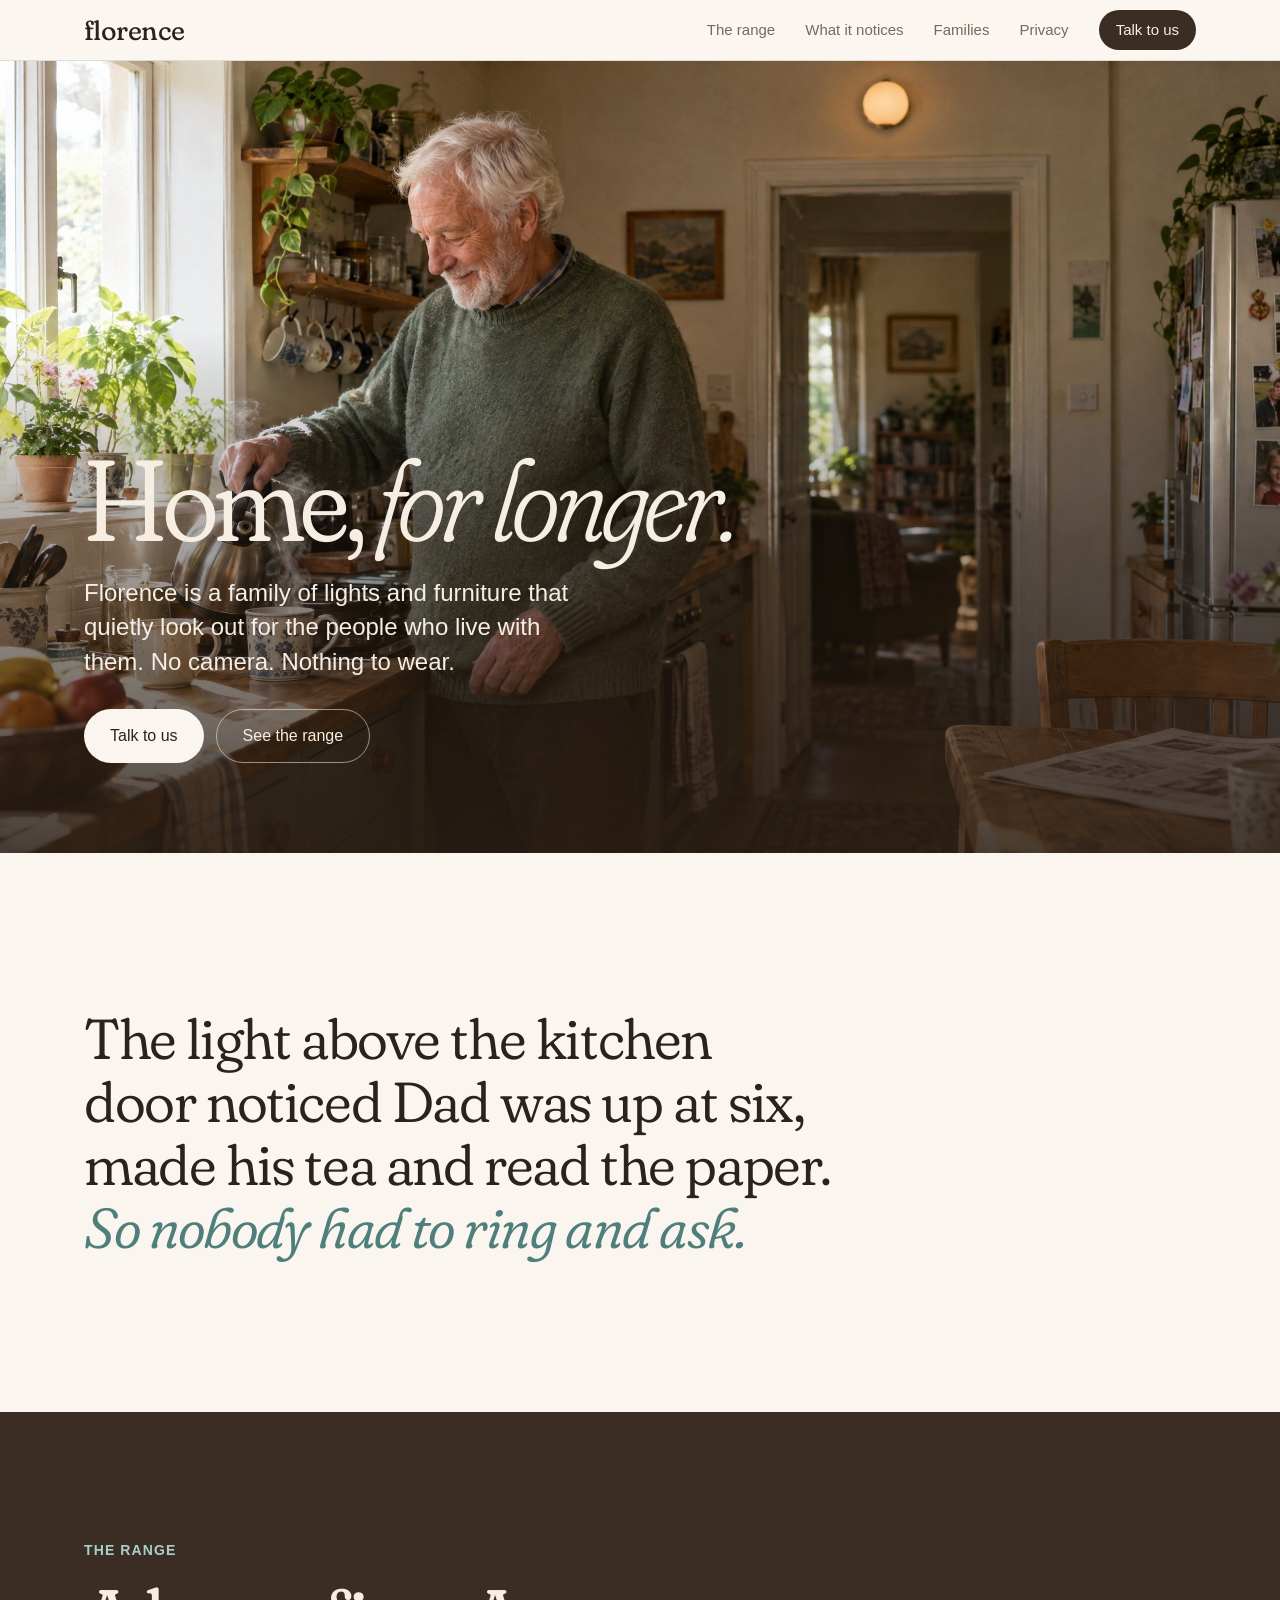
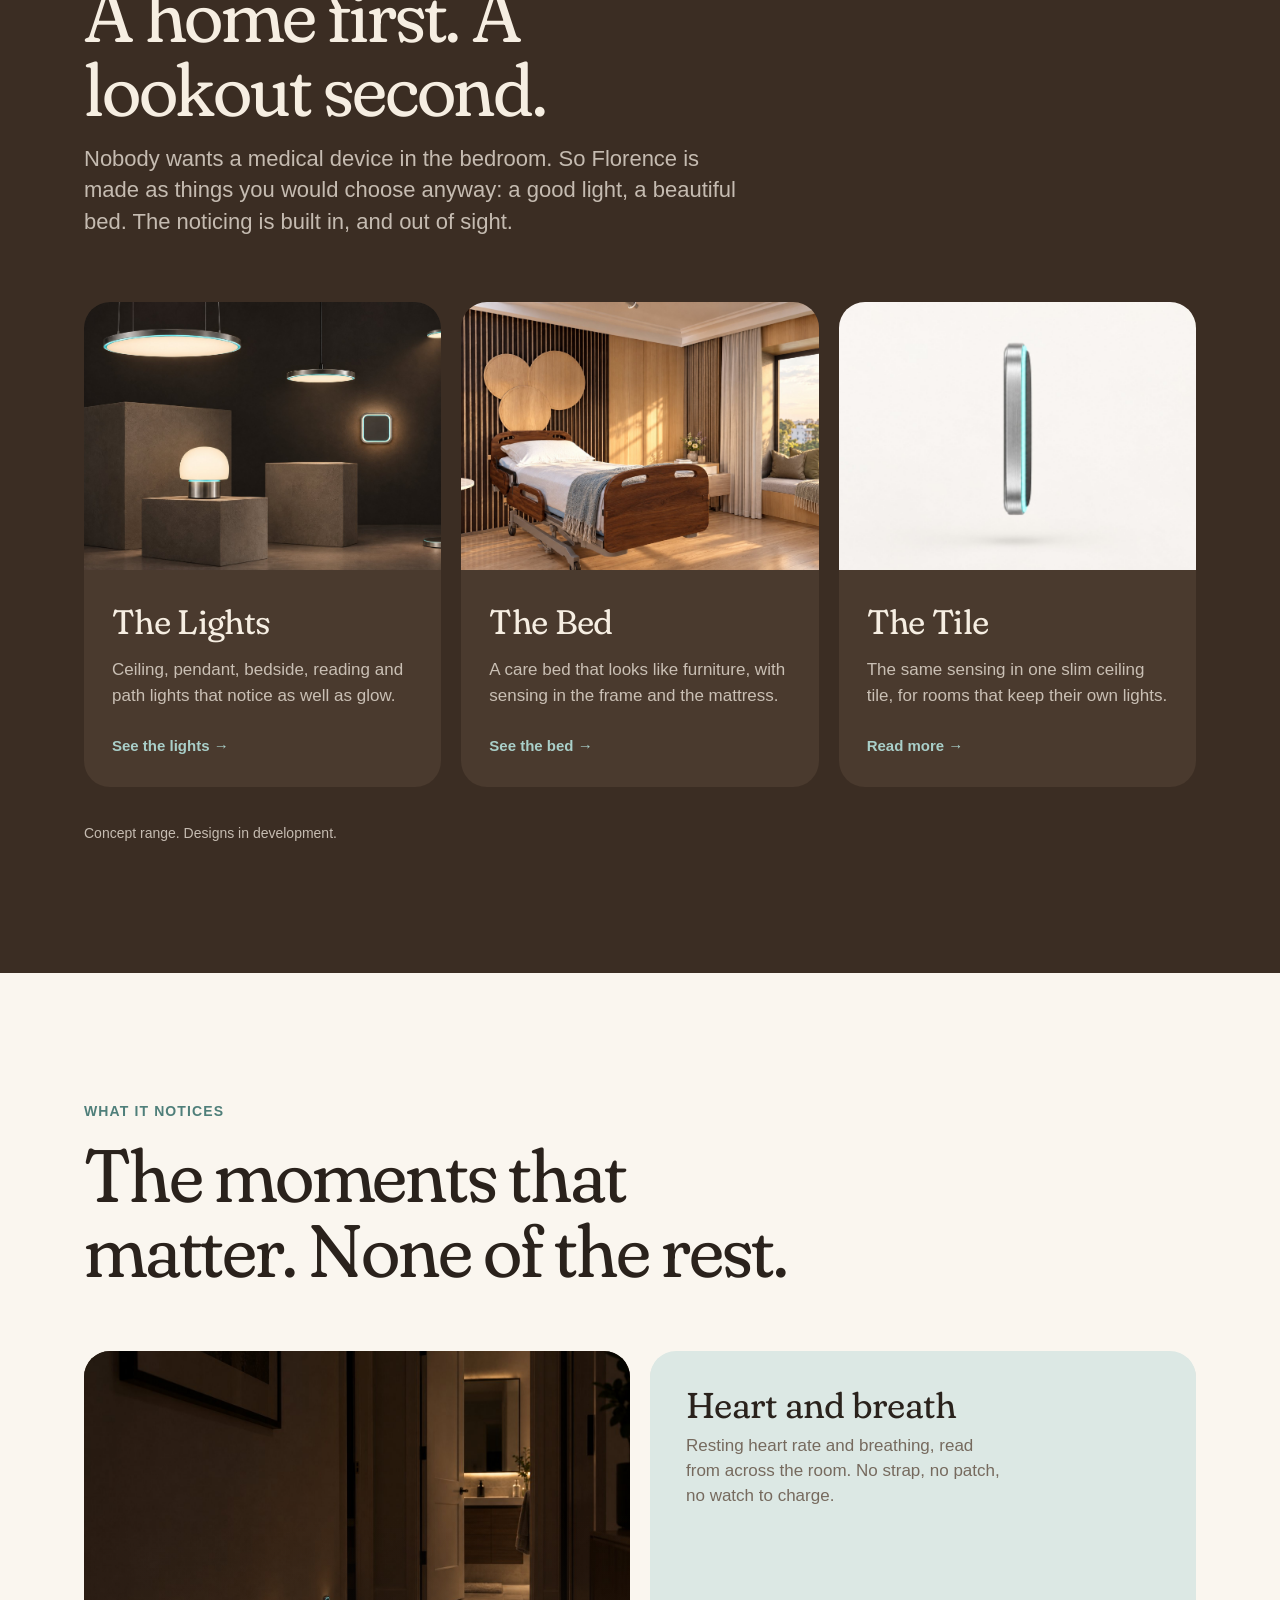
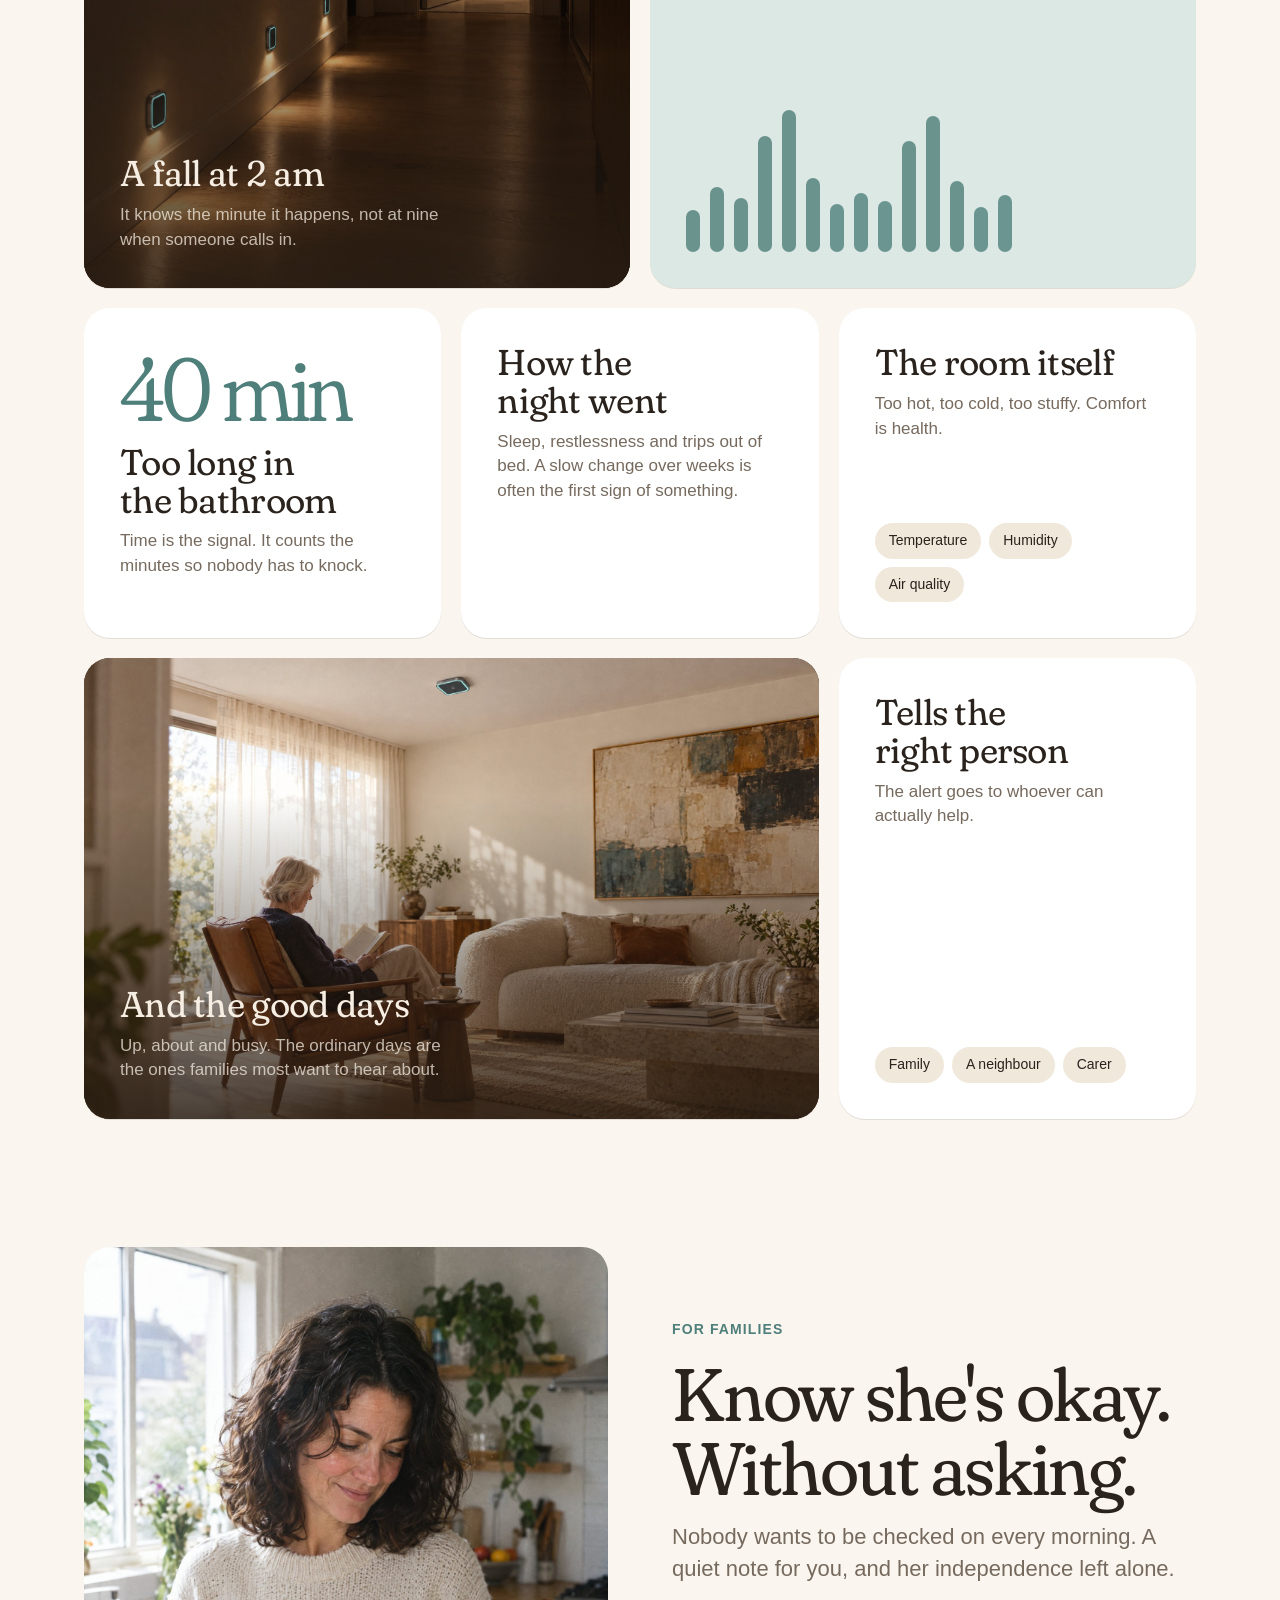
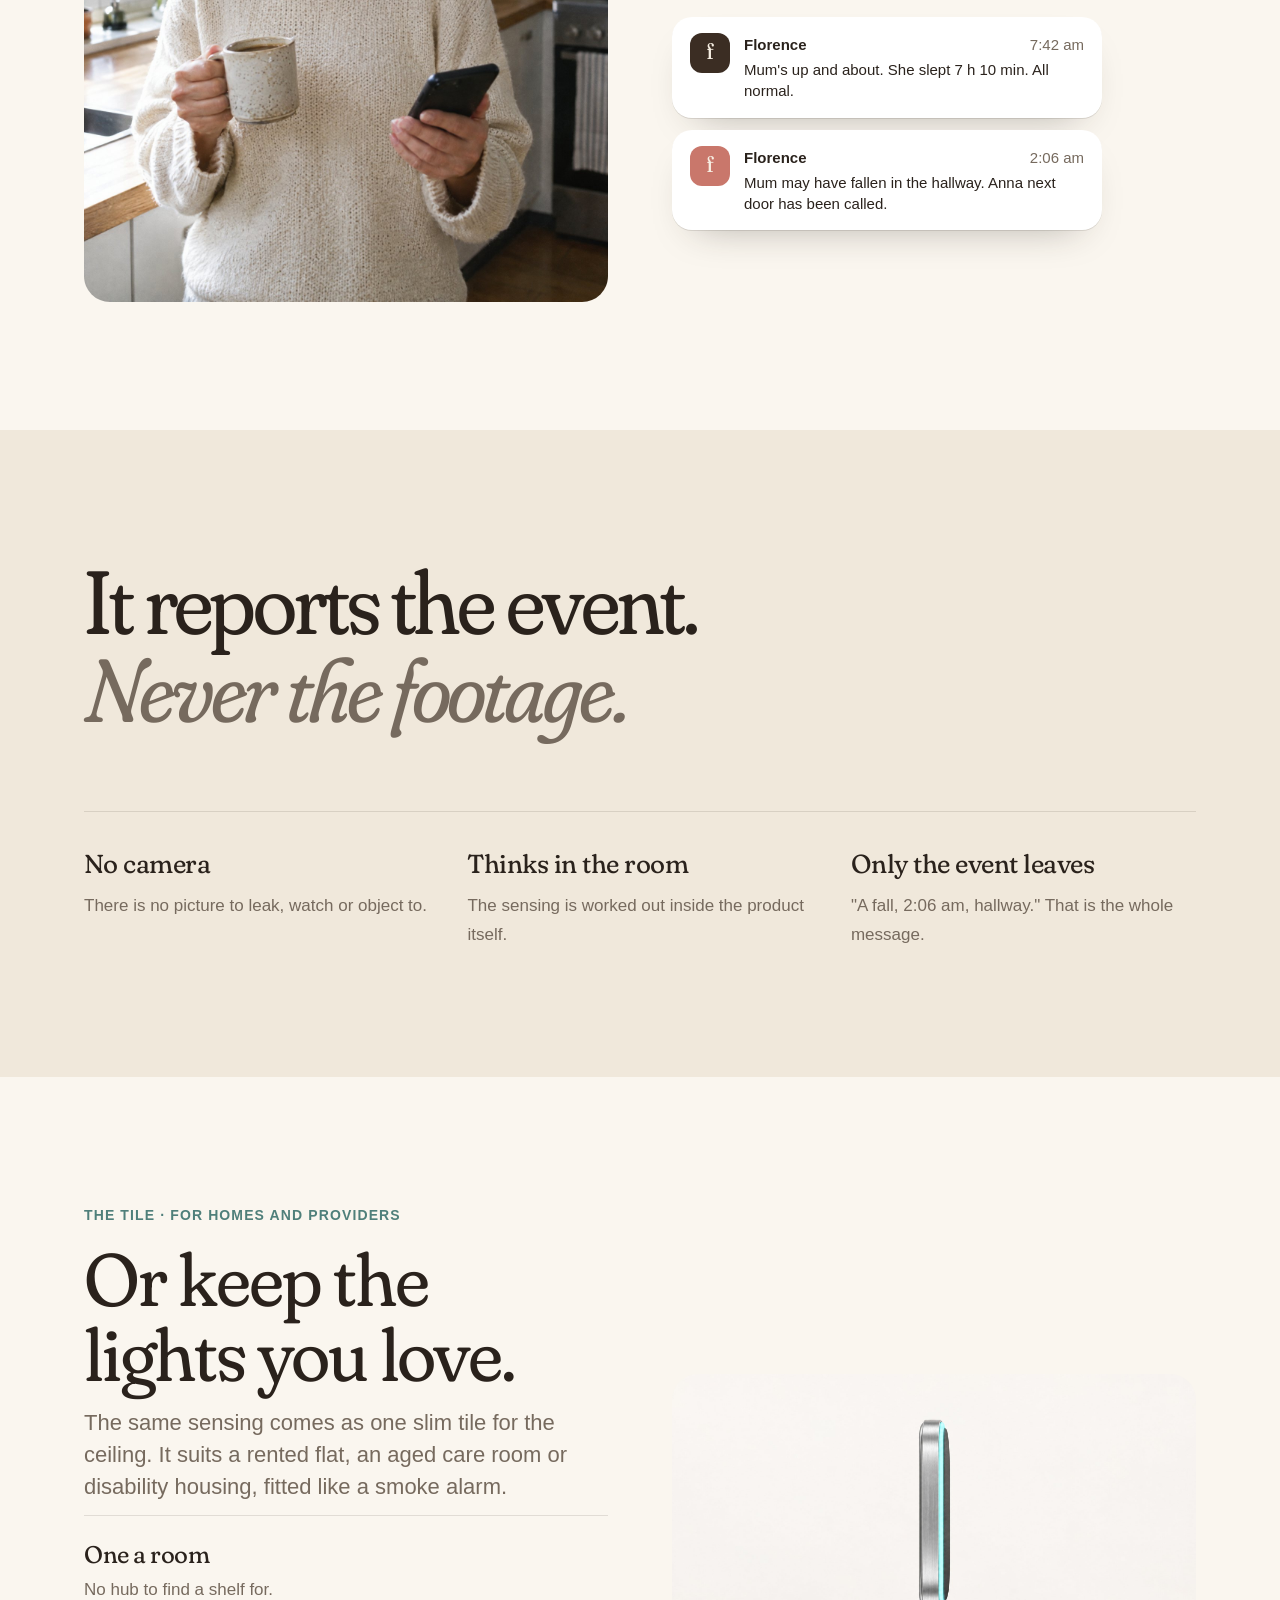
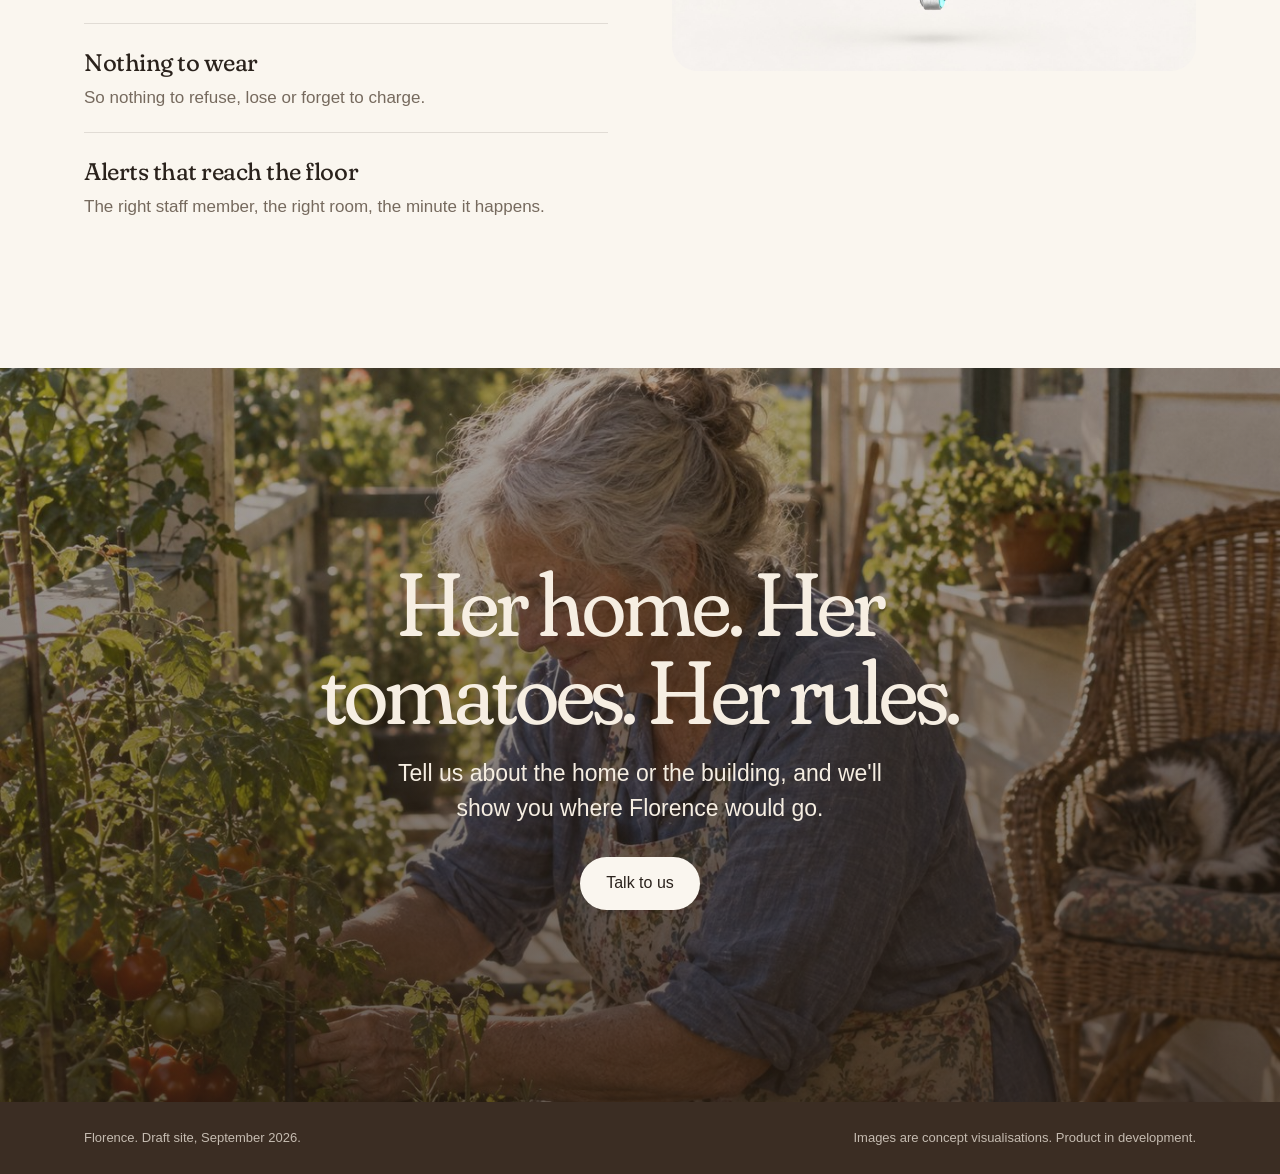
==== commit bda918b6: "Warm it up: ageing in place, not a gadget. Range mapped to Lights, Bed, Tile Jesse's read was right:" ====
--- a/index.html
+++ b/index.html
@@ -5,205 +5,23 @@
 <meta name="viewport" content="width=device-width,initial-scale=1,viewport-fit=cover">
 <meta name="robots" content="noindex,nofollow">
 <title>Florence</title>
-<meta name="description" content="Florence is a small sensor on the ceiling that notices a fall, a racing heart or a night out of bed. No camera. Nothing to wear.">
-<style>
-:root{
-  --black:#0A0909;
-  --coal:#151413;
-  --paper:#F8F5F1;
-  --linen:#ECE6DD;
-  --ink:#1B1917;
-  --ink-2:#6B645C;
-  --mist:rgba(248,245,241,.72);
-  --hair:rgba(248,245,241,.14);
-  --hair-ink:rgba(27,25,23,.12);
-  --teal:#7BDBDE;
-  --teal-deep:#1F7E82;
-  --green:#9BE3B0;
-  --rose:#F3A9A0;
-  --sans:-apple-system,BlinkMacSystemFont,"SF Pro Display","SF Pro Text","Helvetica Neue",Helvetica,Arial,sans-serif;
-  --gutter:clamp(20px,5vw,72px);
-  --max:1240px;
-  color-scheme:light;
-}
-*{box-sizing:border-box}
-html{scroll-behavior:smooth;-webkit-text-size-adjust:100%}
-body{margin:0;background:var(--paper);color:var(--ink);font-family:var(--sans);font-size:19px;line-height:1.5;-webkit-font-smoothing:antialiased;text-rendering:optimizeLegibility}
-img{display:block;max-width:100%;height:auto}
-a{color:inherit}
-.wrap{max-width:var(--max);margin-inline:auto;padding-inline:var(--gutter)}
-h1,h2,h3{margin:0;font-weight:600;letter-spacing:-.03em;text-wrap:balance}
-p{margin:0}
-.eyebrow{font-size:15px;font-weight:600;letter-spacing:.01em;color:var(--teal-deep)}
-.dark .eyebrow{color:var(--teal)}
-.dark{background:var(--black);color:var(--paper)}
-
-/* nav */
-.nav{position:sticky;top:0;z-index:20;background:rgba(10,9,9,.72);-webkit-backdrop-filter:saturate(160%) blur(18px);backdrop-filter:saturate(160%) blur(18px);border-bottom:1px solid var(--hair);color:var(--paper)}
-.nav .wrap{display:flex;align-items:center;justify-content:space-between;gap:16px;min-height:56px}
-.word{display:inline-flex;align-items:center;gap:9px;font-size:22px;font-weight:500;letter-spacing:-.02em;text-decoration:none}
-.word i{width:8px;height:8px;border-radius:50%;background:var(--teal);box-shadow:0 0 12px 2px rgba(123,219,222,.6)}
-.nav nav{display:flex;align-items:center;gap:clamp(14px,2.4vw,30px);font-size:14px}
-.nav nav a{text-decoration:none;color:var(--mist)}
-.nav nav a:hover{color:var(--paper)}
-.nav nav a.pill{color:var(--black);background:var(--paper);padding:7px 15px;border-radius:999px;font-weight:500}
-.nav nav a.pill:hover{background:#fff}
-@media (max-width:720px){.nav nav a:not(.pill){display:none}}
-
-/* hero */
-.hero{position:relative;overflow:hidden;isolation:isolate}
-.hero .shot{position:absolute;inset:0;z-index:-1}
-.hero .shot img{width:100%;height:100%;object-fit:cover;object-position:68% 50%}
-.hero .shot::after{content:"";position:absolute;inset:0;background:linear-gradient(90deg,var(--black) 0%,rgba(10,9,9,.82) 30%,rgba(10,9,9,0) 62%),linear-gradient(0deg,var(--black) 0%,rgba(10,9,9,0) 22%)}
-.hero .wrap{min-height:clamp(560px,86vh,860px);display:grid;align-content:center;padding-block:96px}
-.hero h1{font-size:clamp(48px,8.4vw,116px);line-height:.98;letter-spacing:-.045em;max-width:9ch}
-.hero h1 span{display:block;color:var(--teal)}
-.hero .lede{margin-top:26px;font-size:clamp(19px,2vw,24px);line-height:1.4;color:var(--mist);max-width:30ch}
-.cta{margin-top:34px;display:flex;flex-wrap:wrap;gap:12px}
-.btn{display:inline-flex;align-items:center;gap:8px;padding:13px 24px;border-radius:999px;font-size:16px;font-weight:500;text-decoration:none;transition:background .2s,border-color .2s,color .2s}
-.btn.solid{background:var(--teal);color:var(--black)}
-.btn.solid:hover{background:#9AE6E8}
-.btn.line{border:1px solid rgba(248,245,241,.4);color:var(--paper)}
-.btn.line:hover{border-color:var(--paper)}
-.btn.ink{background:var(--ink);color:var(--paper)}
-.btn.ink:hover{background:#000}
-a:focus-visible,.btn:focus-visible{outline:2px solid var(--teal);outline-offset:3px;border-radius:999px}
-@media (max-width:720px){
-  .hero .shot img{object-position:74% 30%}
-  .hero .shot::after{background:linear-gradient(0deg,var(--black) 0%,rgba(10,9,9,.9) 44%,rgba(10,9,9,.15) 78%)}
-  .hero .wrap{align-content:end;padding-block:120px 56px}
-}
-
-/* statement */
-.statement{padding-block:clamp(88px,13vw,176px)}
-.statement p{font-size:clamp(30px,4.6vw,60px);line-height:1.08;letter-spacing:-.035em;font-weight:600;max-width:20ch;text-wrap:balance}
-.statement p em{font-style:normal;color:var(--ink-2)}
-
-/* section heads */
-.sec{padding-block:clamp(80px,11vw,152px)}
-.head{display:grid;gap:16px;margin-bottom:clamp(40px,6vw,72px);max-width:900px}
-.head h2{font-size:clamp(38px,5.8vw,76px);line-height:1.02;letter-spacing:-.04em}
-.head p{font-size:clamp(19px,1.8vw,23px);line-height:1.42;color:var(--ink-2);max-width:52ch}
-.dark .head p{color:var(--mist)}
-
-/* craft */
-.craft{display:grid;grid-template-columns:minmax(0,1.35fr) minmax(0,1fr);gap:20px}
-.tile{border-radius:28px;overflow:hidden;position:relative;background:var(--coal)}
-.tile img{width:100%;height:100%;object-fit:cover}
-.tile.tall{min-height:clamp(380px,48vw,640px)}
-.tile.light{background:var(--paper)}
-.stack{display:grid;gap:20px;grid-template-rows:minmax(0,1fr) auto}
-.facts{background:var(--coal);border-radius:28px;padding:clamp(24px,3vw,36px);display:grid;gap:22px}
-.facts div{display:grid;gap:4px}
-.facts b{font-size:clamp(22px,2.2vw,28px);font-weight:600;letter-spacing:-.025em}
-.facts span{font-size:16px;color:var(--mist)}
-@media (max-width:860px){.craft{grid-template-columns:1fr}}
-
-/* ring */
-.ringrow{display:grid;grid-template-columns:repeat(3,minmax(0,1fr));gap:20px}
-.state{background:var(--coal);border-radius:28px;padding:clamp(28px,3.4vw,44px);display:grid;gap:22px;justify-items:start}
-.ring{width:96px;height:96px;border-radius:26px;border:5px solid var(--c);box-shadow:0 0 26px 2px color-mix(in srgb,var(--c) 55%,transparent),inset 0 0 18px 0 color-mix(in srgb,var(--c) 30%,transparent);background:#111}
-.state h3{font-size:26px;letter-spacing:-.025em}
-.state p{font-size:17px;color:var(--mist)}
-@media (max-width:860px){.ringrow{grid-template-columns:1fr}}
-
-/* bento */
-.bento{display:grid;grid-template-columns:repeat(6,minmax(0,1fr));gap:20px}
-.card{border-radius:28px;overflow:hidden;background:#fff;display:grid;position:relative;min-height:340px}
-.card .txt{padding:clamp(24px,3vw,36px);display:flex;flex-direction:column;gap:10px;position:relative;z-index:1;min-height:100%}
-.card .txt .foot{margin-top:auto;padding-top:24px}
-.card h3{font-size:clamp(26px,2.8vw,36px);line-height:1.06;letter-spacing:-.03em}
-.card p{font-size:17px;line-height:1.45;color:var(--ink-2);max-width:34ch}
-.card.photo{color:var(--paper);background:var(--black);align-content:end}
-.card.photo img{position:absolute;inset:0;width:100%;height:100%;object-fit:cover}
-.card.photo::after{content:"";position:absolute;inset:0;background:linear-gradient(0deg,rgba(10,9,9,.88) 0%,rgba(10,9,9,.35) 45%,rgba(10,9,9,0) 70%)}
-.card.photo .txt{align-self:end;min-height:0}
-.card.photo p{color:var(--mist)}
-.c3{grid-column:span 3}.c2{grid-column:span 2}.c4{grid-column:span 4}
-.card.tallc{min-height:clamp(460px,44vw,600px)}
-.big{font-size:clamp(56px,7vw,92px);font-weight:600;letter-spacing:-.05em;line-height:1;color:var(--teal-deep)}
-.pulse{display:flex;align-items:flex-end;gap:clamp(5px,.8vw,10px);height:clamp(120px,14vw,190px)}
-.pulse i{flex:1;max-width:14px;border-radius:3px;background:var(--teal-deep);opacity:.85;height:var(--h)}
-.chips{display:flex;flex-wrap:wrap;gap:8px;margin-top:8px}
-.chips span{font-size:14px;padding:7px 13px;border-radius:999px;background:var(--linen);color:var(--ink)}
-@media (max-width:980px){.c2,.c3,.c4{grid-column:span 6}}
-
-/* room */
-.room{position:relative;color:var(--paper);isolation:isolate;overflow:hidden}
-.room img{position:absolute;inset:0;width:100%;height:100%;object-fit:cover;z-index:-1}
-.room::after{content:"";position:absolute;inset:0;z-index:-1;background:linear-gradient(0deg,rgba(10,9,9,.78) 0%,rgba(10,9,9,0) 50%)}
-.room .wrap{min-height:clamp(520px,82vh,880px);display:grid;align-content:end;padding-block:clamp(48px,7vw,96px)}
-.room h2{font-size:clamp(38px,5.8vw,76px);line-height:1.02;letter-spacing:-.04em;max-width:14ch}
-.room p{margin-top:16px;font-size:clamp(18px,1.7vw,22px);color:var(--mist);max-width:44ch}
-
-/* family */
-.family{display:grid;grid-template-columns:minmax(0,1fr) minmax(0,1fr);gap:clamp(28px,5vw,80px);align-items:center}
-.family .pic{border-radius:28px;overflow:hidden;aspect-ratio:4/5}
-.family .pic img{width:100%;height:100%;object-fit:cover}
-.notes{display:grid;gap:12px;margin-top:34px;max-width:420px}
-.note{background:#fff;border-radius:22px;padding:16px 18px;display:grid;grid-template-columns:40px 1fr;gap:4px 14px;box-shadow:0 1px 0 var(--hair-ink),0 18px 40px -22px rgba(27,25,23,.35)}
-.note .app{grid-row:span 2;width:40px;height:40px;border-radius:11px;background:var(--black);display:grid;place-items:center}
-.note .app i{width:16px;height:16px;border-radius:5px;border:2.5px solid var(--teal);box-shadow:0 0 8px rgba(123,219,222,.7)}
-.note b{font-size:15px;font-weight:600;display:flex;justify-content:space-between;gap:12px}
-.note b time{font-weight:400;color:var(--ink-2)}
-.note span{font-size:15px;line-height:1.35;color:var(--ink)}
-.note.alert{background:var(--ink);color:var(--paper)}
-.note.alert span{color:var(--paper)}
-.note.alert b time{color:var(--mist)}
-.note.alert .app i{border-color:var(--rose);box-shadow:0 0 8px rgba(243,169,160,.7)}
-@media (max-width:860px){.family{grid-template-columns:1fr}}
-
-/* privacy */
-.priv h2{font-size:clamp(44px,7.4vw,104px);line-height:.98;letter-spacing:-.045em;max-width:12ch}
-.priv h2 span{color:var(--mist)}
-.three{margin-top:clamp(48px,6vw,88px);display:grid;grid-template-columns:repeat(3,minmax(0,1fr));gap:1px;background:var(--hair);border-block:1px solid var(--hair)}
-.three div{background:var(--black);padding:32px 28px 36px 0;display:grid;gap:8px}
-.three div + div{padding-left:28px}
-.three b{font-size:24px;font-weight:600;letter-spacing:-.025em}
-.three span{font-size:17px;color:var(--mist)}
-@media (max-width:860px){.three{grid-template-columns:1fr}.three div,.three div + div{padding:26px 0}}
-
-/* providers */
-.prov{display:grid;grid-template-columns:minmax(0,1.3fr) minmax(0,1fr);gap:clamp(28px,5vw,80px);align-items:center}
-.prov .pic{border-radius:28px;overflow:hidden}
-.list{display:grid;gap:0;margin-top:8px}
-.list div{padding-block:22px;border-top:1px solid var(--hair-ink);display:grid;gap:4px}
-.list b{font-size:22px;font-weight:600;letter-spacing:-.02em}
-.list span{font-size:17px;color:var(--ink-2)}
-@media (max-width:860px){.prov{grid-template-columns:1fr}}
-
-/* close */
-.close{text-align:center;padding-block:clamp(96px,13vw,184px)}
-.close h2{font-size:clamp(44px,7vw,96px);line-height:1;letter-spacing:-.045em}
-.close p{margin:20px auto 0;font-size:clamp(19px,1.8vw,23px);color:var(--mist);max-width:38ch}
-.close .cta{justify-content:center}
-footer{background:var(--black);color:var(--mist);border-top:1px solid var(--hair);font-size:13px;padding-block:28px}
-footer .wrap{display:flex;justify-content:space-between;gap:12px 32px;flex-wrap:wrap}
-
-/* motion */
-.js .rise{opacity:0;transform:translateY(28px);transition:opacity .9s cubic-bezier(.2,.7,.2,1),transform .9s cubic-bezier(.2,.7,.2,1)}
-.js .rise.in{opacity:1;transform:none}
-@media (prefers-reduced-motion:no-preference){
-  .word i{animation:breathe 4s ease-in-out infinite}
-  .hero .shot img{animation:drift 14s ease-in-out infinite alternate}
-}
-@keyframes breathe{50%{opacity:.5}}
-@keyframes drift{from{transform:scale(1.02) translateY(0)}to{transform:scale(1.06) translateY(-1.2%)}}
-@media (prefers-reduced-motion:reduce){.js .rise{opacity:1;transform:none;transition:none}html{scroll-behavior:auto}}
-</style>
+<meta name="description" content="Florence is a family of lights and furniture that quietly look out for the people who live with them. No camera. Nothing to wear.">
+<link rel="preconnect" href="https://fonts.googleapis.com">
+<link rel="preconnect" href="https://fonts.gstatic.com" crossorigin>
+<link rel="stylesheet" href="https://fonts.googleapis.com/css2?family=Fraunces:opsz,wght,SOFT@9..144,300..600,100&display=swap">
+<link rel="stylesheet" href="site.css">
 <script>document.documentElement.classList.add('js')</script>
 </head>
 <body>
 
 <header class="nav">
   <div class="wrap">
-    <a class="word" href="#top">florence <i aria-hidden="true"></i></a>
+    <a class="word" href="./">florence</a>
     <nav aria-label="Main">
-      <a href="#design">Design</a>
-      <a href="#features">What it notices</a>
+      <a href="#range">The range</a>
+      <a href="#notices">What it notices</a>
       <a href="#family">Families</a>
       <a href="#privacy">Privacy</a>
-      <a href="#providers">Providers</a>
       <a class="pill" href="#talk">Talk to us</a>
     </nav>
   </div>
@@ -211,56 +29,47 @@
 
 <main id="top">
 
-<section class="hero dark">
-  <div class="shot"><img src="img/hero.jpg" alt="The Florence sensor: a slim rounded square with a graphite face, a brushed metal edge and a glowing teal ring, floating above a dark reflective surface" width="2400" height="1357" fetchpriority="high"></div>
+<section class="hero">
+  <img src="img/tea.jpg" alt="A man in his eighties in a green jumper makes a pot of tea in his sunny, lived-in kitchen, a small round wall light above the doorway behind him" width="2400" height="1357" fetchpriority="high">
   <div class="wrap">
-    <h1>Not wearables. <span>Nearables.</span></h1>
-    <p class="lede">Care that lives in the room. No camera. Nothing to wear.</p>
-    <div class="cta"><a class="btn solid" href="#talk">Talk to us</a><a class="btn line" href="#features">What it notices</a></div>
+    <h1>Home, <em>for longer.</em></h1>
+    <p class="lede">Florence is a family of lights and furniture that quietly look out for the people who live with them. No camera. Nothing to wear.</p>
+    <div class="cta"><a class="btn cream" href="#talk">Talk to us</a><a class="btn line" href="#range">See the range</a></div>
   </div>
 </section>
 
-<section class="statement">
+<section class="story">
   <div class="wrap rise">
-    <p>One small square on the ceiling. It notices a fall, a racing heart, a night out of bed. <em>Then it tells the right person.</em></p>
+    <p>The light above the kitchen door noticed Dad was up at six, made his tea and read the paper. <em>So nobody had to ring and ask.</em></p>
   </div>
 </section>
 
-<section class="sec dark" id="design">
+<section class="sec warm" id="range">
   <div class="wrap">
     <div class="head rise">
-      <span class="eyebrow">Design</span>
-      <h2>Made to be looked at. Built to be forgotten.</h2>
-      <p>Brushed metal, a soft graphite face and one ring of light. It sits on a ceiling the way a good lamp sits in a room.</p>
+      <span class="eyebrow">The range</span>
+      <h2>A home first. A lookout second.</h2>
+      <p>Nobody wants a medical device in the bedroom. So Florence is made as things you would choose anyway: a good light, a beautiful bed. The noticing is built in, and out of sight.</p>
     </div>
-    <div class="craft">
-      <div class="tile tall rise"><img src="img/macro.jpg" alt="Macro detail of the sensor's corner: brushed aluminium edge, a frosted ring glowing teal and a finely textured graphite face" loading="lazy" width="2000" height="1493"></div>
-      <div class="stack">
-        <div class="tile light rise"><img src="img/profile.jpg" alt="The sensor seen edge-on, showing how slim it is" loading="lazy" width="2000" height="1131"></div>
-        <div class="facts rise">
-          <div><b>One unit a room</b><span>Bedroom, bathroom, living room. No hubs to find a shelf for.</span></div>
-          <div><b>Nothing to charge</b><span>No pendant, no watch, no mat. Nothing to remember to wear.</span></div>
-        </div>
-      </div>
+    <div class="map">
+      <a class="prod rise" href="lights.html">
+        <div class="ph"><img src="img/family.jpg" alt="The Florence lights on plaster plinths: a ceiling light, a pendant, a bedside lamp, a floor lamp and a wall light in brushed metal and opal glass" loading="lazy" width="2400" height="1357"></div>
+        <div class="meta"><h3>The Lights</h3><p>Ceiling, pendant, bedside, reading and path lights that notice as well as glow.</p><span class="go">See the lights</span></div>
+      </a>
+      <a class="prod rise" href="bed.html">
+        <div class="ph"><img src="img/bed-hero.jpg" alt="The Florence bed with walnut head and foot boards and white linen in a timber-lined bedroom with a window seat" loading="lazy" width="2400" height="1350"></div>
+        <div class="meta"><h3>The Bed</h3><p>A care bed that looks like furniture, with sensing in the frame and the mattress.</p><span class="go">See the bed</span></div>
+      </a>
+      <a class="prod rise" href="#tile">
+        <div class="ph light"><img src="img/profile.jpg" alt="The slim Florence sensor tile seen edge-on" loading="lazy" width="2000" height="1131"></div>
+        <div class="meta"><h3>The Tile</h3><p>The same sensing in one slim ceiling tile, for rooms that keep their own lights.</p><span class="go">Read more</span></div>
+      </a>
     </div>
+    <p class="fine">Concept range. Designs in development.</p>
   </div>
 </section>
 
-<section class="sec dark" style="padding-top:0">
-  <div class="wrap">
-    <div class="head rise">
-      <span class="eyebrow">The ring</span>
-      <h2>One light. Three things to say.</h2>
-    </div>
-    <div class="ringrow">
-      <div class="state rise" style="--c:var(--teal)"><div class="ring" aria-hidden="true"></div><h3>All is well</h3><p>A quiet teal. Most days, this is all it ever shows.</p></div>
-      <div class="state rise" style="--c:var(--green)"><div class="ring" aria-hidden="true"></div><h3>Paying attention</h3><p>Something has changed. It is watching more closely.</p></div>
-      <div class="state rise" style="--c:var(--rose)"><div class="ring" aria-hidden="true"></div><h3>Help is coming</h3><p>Someone has been told, and the room shows it.</p></div>
-    </div>
-  </div>
-</section>
-
-<section class="sec" id="features">
+<section class="sec" id="notices">
   <div class="wrap">
     <div class="head rise">
       <span class="eyebrow">What it notices</span>
@@ -268,95 +77,88 @@
     </div>
     <div class="bento">
       <article class="card photo c3 tallc rise">
-        <img src="img/hallway.jpg" alt="A dark hallway at night with a low amber night light and the sensor glowing softly on the ceiling" loading="lazy" width="1400" height="1750">
-        <div class="txt"><h3>A fall at 2 am</h3><p>It knows the minute it happens, not at the morning round.</p></div>
+        <img src="img/pathlights.jpg" alt="Small low wall lights washing a hallway floor with warm light at night, leading to a bathroom door" loading="lazy" width="1400" height="1750">
+        <div class="txt"><h3>A fall at 2 am</h3><p>It knows the minute it happens, not at nine when someone calls in.</p></div>
       </article>
-      <article class="card c3 rise">
-        <div class="txt"><h3>Heart and breath</h3><p>Resting heart rate and breathing, read from across the room. No strap, no patch.</p>
+      <article class="card tint c3 rise">
+        <div class="txt"><h3>Heart and breath</h3><p>Resting heart rate and breathing, read from across the room. No strap, no patch, no watch to charge.</p>
           <div class="pulse foot" aria-hidden="true"><i style="--h:30%"></i><i style="--h:46%"></i><i style="--h:38%"></i><i style="--h:82%"></i><i style="--h:100%"></i><i style="--h:52%"></i><i style="--h:34%"></i><i style="--h:42%"></i><i style="--h:36%"></i><i style="--h:78%"></i><i style="--h:96%"></i><i style="--h:50%"></i><i style="--h:32%"></i><i style="--h:40%"></i></div>
         </div>
-      </article>
-      <article class="card photo c2 rise" style="min-height:400px">
-        <img src="img/bedside.jpg" alt="A walnut bedside table at night with a lamp, reading glasses on a book and a glass of water" loading="lazy" width="1400" height="1750">
-        <div class="txt"><h3>Sleep, and nights out of bed</h3><p>How the night really went.</p></div>
       </article>
       <article class="card c2 rise">
         <div class="txt"><span class="big">40 min</span><h3>Too long in the bathroom</h3><p>Time is the signal. It counts the minutes so nobody has to knock.</p></div>
       </article>
       <article class="card c2 rise">
+        <div class="txt"><h3>How the night went</h3><p>Sleep, restlessness and trips out of bed. A slow change over weeks is often the first sign of something.</p></div>
+      </article>
+      <article class="card c2 rise">
         <div class="txt"><h3>The room itself</h3><p>Too hot, too cold, too stuffy. Comfort is health.</p>
-          <div class="chips"><span>Temperature</span><span>Humidity</span><span>Air quality</span><span>Noise</span></div>
+          <div class="chips foot"><span>Temperature</span><span>Humidity</span><span>Air quality</span></div>
         </div>
       </article>
       <article class="card photo c4 rise" style="min-height:clamp(380px,36vw,520px)">
-        <img src="img/living.jpg" alt="A sunlit living room where an older woman reads in a leather lounge chair, the sensor small on the ceiling above" loading="lazy" width="2000" height="1328">
+        <img src="img/living.jpg" alt="An older woman reads in a leather chair in a sunlit living room" loading="lazy" width="2000" height="1328">
         <div class="txt"><h3>And the good days</h3><p>Up, about and busy. The ordinary days are the ones families most want to hear about.</p></div>
       </article>
       <article class="card c2 rise">
-        <div class="txt"><h3>Tells the right person</h3><p>Family, a carer or the night staff. The alert goes to whoever can actually help.</p><div class="chips foot"><span>Family</span><span>Carer</span><span>Night staff</span></div></div>
+        <div class="txt"><h3>Tells the right person</h3><p>The alert goes to whoever can actually help.</p><div class="chips foot"><span>Family</span><span>A neighbour</span><span>Carer</span></div></div>
       </article>
     </div>
   </div>
 </section>
 
-<section class="room">
-  <img src="img/bedroom.jpg" alt="A calm bedroom at dusk with a low walnut bed, linen bedding and a stone side table, the sensor small and discreet on the ceiling" loading="lazy" width="2400" height="1357">
-  <div class="wrap rise">
-    <h2>For rooms worth living in.</h2>
-    <p>It should never make a home look like a hospital. So it doesn't.</p>
-  </div>
-</section>
-
-<section class="sec" id="family">
-  <div class="wrap family">
-    <div class="pic rise"><img src="img/daughter.jpg" alt="A woman in her kitchen in the morning, coffee in hand, glancing at her phone with a small relieved smile" loading="lazy" width="1400" height="1750"></div>
+<section class="sec" id="family" style="padding-top:0">
+  <div class="wrap two">
+    <div class="pic port rise"><img src="img/daughter.jpg" alt="A woman in her kitchen in the morning, coffee in hand, glancing at her phone with a small relieved smile" loading="lazy" width="1400" height="1750"></div>
     <div class="rise">
       <div class="head" style="margin-bottom:0">
         <span class="eyebrow">For families</span>
         <h2>Know she's okay. Without asking.</h2>
-        <p>A quiet note in the morning. A loud one only when it counts.</p>
+        <p>Nobody wants to be checked on every morning. A quiet note for you, and her independence left alone.</p>
       </div>
       <div class="notes" aria-label="Example notifications">
-        <div class="note"><div class="app" aria-hidden="true"><i></i></div><b>Florence <time>7:42 am</time></b><span>Mum's up and about. She slept 7 h 10 min. All normal.</span></div>
-        <div class="note alert"><div class="app" aria-hidden="true"><i></i></div><b>Florence <time>2:06 am</time></b><span>Mum may have fallen in the hallway. Anna next door has been called.</span></div>
+        <div class="note"><div class="app" aria-hidden="true">f</div><b>Florence <time>7:42 am</time></b><span>Mum's up and about. She slept 7 h 10 min. All normal.</span></div>
+        <div class="note alert"><div class="app" aria-hidden="true">f</div><b>Florence <time>2:06 am</time></b><span>Mum may have fallen in the hallway. Anna next door has been called.</span></div>
       </div>
     </div>
   </div>
 </section>
 
-<section class="sec dark priv" id="privacy">
+<section class="sec priv" id="privacy">
   <div class="wrap">
-    <h2 class="rise">It reports the event. <span>Never the footage.</span></h2>
+    <h2 class="rise">It reports the event. <em>Never the footage.</em></h2>
     <div class="three">
       <div class="rise"><b>No camera</b><span>There is no picture to leak, watch or object to.</span></div>
-      <div class="rise"><b>Thinks in the room</b><span>The sensing is worked out on the device itself.</span></div>
+      <div class="rise"><b>Thinks in the room</b><span>The sensing is worked out inside the product itself.</span></div>
       <div class="rise"><b>Only the event leaves</b><span>"A fall, 2:06 am, hallway." That is the whole message.</span></div>
     </div>
   </div>
 </section>
 
-<section class="sec" id="providers">
-  <div class="wrap prov">
-    <div class="pic rise"><img src="img/ceiling.jpg" alt="The sensor mounted flush on a white ceiling near a recessed downlight, showing its small scale" loading="lazy" width="2000" height="1131"></div>
+<section class="sec" id="tile">
+  <div class="wrap two">
     <div class="rise">
       <div class="head" style="margin-bottom:12px">
-        <span class="eyebrow">For providers</span>
-        <h2>A night shift that can be everywhere.</h2>
+        <span class="eyebrow">The Tile · for homes and providers</span>
+        <h2>Or keep the lights you love.</h2>
+        <p>The same sensing comes as one slim tile for the ceiling. It suits a rented flat, an aged care room or disability housing, fitted like a smoke alarm.</p>
       </div>
       <div class="list">
-        <div><b>Aged care and disability housing</b><span>One unit a room, fitted like a light.</span></div>
-        <div><b>Nothing for residents to wear</b><span>So nothing to refuse, lose or forget to charge.</span></div>
+        <div><b>One a room</b><span>No hub to find a shelf for.</span></div>
+        <div><b>Nothing to wear</b><span>So nothing to refuse, lose or forget to charge.</span></div>
         <div><b>Alerts that reach the floor</b><span>The right staff member, the right room, the minute it happens.</span></div>
       </div>
     </div>
+    <div class="pic light rise"><img src="img/profile.jpg" alt="The slim Florence sensor tile seen edge-on against a pale background" loading="lazy" width="2000" height="1131"></div>
   </div>
 </section>
 
-<section class="dark close" id="talk">
+<section class="close" id="talk">
+  <img src="img/garden.jpg" alt="A woman in her late seventies tends tomato plants on the sunny verandah of her weatherboard home, a cat asleep on a cane chair" loading="lazy" width="1400" height="1750">
   <div class="wrap rise">
-    <h2>See it in a room.</h2>
-    <p>Tell us about the home or the building. We'll show you where Florence would go.</p>
-    <div class="cta"><a class="btn solid" href="#talk">Talk to us</a></div>
+    <h2>Her home. Her tomatoes. Her rules.</h2>
+    <p>Tell us about the home or the building, and we'll show you where Florence would go.</p>
+    <div class="cta"><a class="btn cream" href="#talk">Talk to us</a></div>
   </div>
 </section>
 
@@ -365,15 +167,6 @@
 <footer>
   <div class="wrap"><span>Florence. Draft site, September 2026.</span><span>Images are concept visualisations. Product in development.</span></div>
 </footer>
-
-<script>
-(function(){
-  var els=document.querySelectorAll('.rise');
-  if(!('IntersectionObserver' in window)){els.forEach(function(e){e.classList.add('in')});return}
-  var io=new IntersectionObserver(function(entries){entries.forEach(function(en){if(en.isIntersecting){en.target.classList.add('in');io.unobserve(en.target)}})},{rootMargin:'0px 0px -8% 0px',threshold:.08});
-  els.forEach(function(e){io.observe(e)});
-  setTimeout(function(){els.forEach(function(e){e.classList.add('in')})},4000);
-})();
-</script>
+<script src="site.js"></script>
 </body>
 </html>
--- a/site.css
+++ b/site.css
@@ -0,0 +1,158 @@
+:root{
+  --cream:#FAF6EF;--linen:#F0E8DB;--oat:#E4D8C6;--ink:#2A221C;--ink-2:#766A5E;
+  --walnut:#3B2D23;--walnut-2:#4A3A2E;--on-dark:#F6EEE2;--on-dark-2:rgba(246,238,226,.74);
+  --sage:#4F7F7A;--sage-soft:#DCE8E4;--rose:#C9776B;
+  --hair:rgba(42,34,28,.12);
+  --serif:"Fraunces",Georgia,"Times New Roman",serif;
+  --sans:-apple-system,BlinkMacSystemFont,"SF Pro Text","Helvetica Neue",Helvetica,Arial,sans-serif;
+  --gutter:clamp(20px,5vw,72px);--max:1240px;
+  color-scheme:light;
+}
+*{box-sizing:border-box}
+html{scroll-behavior:smooth;-webkit-text-size-adjust:100%}
+body{margin:0;background:var(--cream);color:var(--ink);font-family:var(--sans);font-size:19px;line-height:1.55;-webkit-font-smoothing:antialiased}
+img{display:block;max-width:100%;height:auto}
+a{color:inherit}
+p{margin:0}
+.wrap{max-width:var(--max);margin-inline:auto;padding-inline:var(--gutter)}
+h1,h2,h3{margin:0;font-family:var(--serif);font-weight:380;font-variation-settings:"SOFT" 100;letter-spacing:-.02em;text-wrap:balance}
+.eyebrow{font-size:14px;font-weight:600;letter-spacing:.08em;text-transform:uppercase;color:var(--sage)}
+
+.nav{position:sticky;top:0;z-index:20;background:rgba(250,246,239,.82);-webkit-backdrop-filter:saturate(150%) blur(16px);backdrop-filter:saturate(150%) blur(16px);border-bottom:1px solid var(--hair)}
+.nav .wrap{display:flex;align-items:center;justify-content:space-between;gap:16px;min-height:60px}
+.word{font-family:var(--serif);font-size:27px;font-weight:420;font-variation-settings:"SOFT" 100;letter-spacing:-.02em;text-decoration:none;line-height:1}
+.nav nav{display:flex;align-items:center;gap:clamp(14px,2.4vw,30px);font-size:15px}
+.nav nav a{text-decoration:none;color:var(--ink-2)}
+.nav nav a:hover,.nav nav a[aria-current]{color:var(--ink)}
+.nav nav a.pill{color:var(--on-dark);background:var(--walnut);padding:8px 17px;border-radius:999px;font-weight:500}
+.nav nav a.pill:hover{background:var(--ink)}
+@media (max-width:760px){.nav nav a:not(.pill){display:none}}
+
+.hero{position:relative;isolation:isolate;overflow:hidden;color:var(--on-dark)}
+.hero>img{position:absolute;inset:0;width:100%;height:100%;object-fit:cover;object-position:30% 40%;z-index:-2}
+.hero::after{content:"";position:absolute;inset:0;z-index:-1;background:linear-gradient(0deg,rgba(42,30,20,.86) 0%,rgba(42,30,20,.42) 38%,rgba(42,30,20,0) 66%)}
+.hero .wrap{min-height:clamp(580px,88vh,900px);display:grid;align-content:end;padding-block:clamp(48px,7vw,96px)}
+.hero h1{font-size:clamp(54px,9vw,128px);line-height:.95;letter-spacing:-.035em;font-weight:340}
+.hero h1 em,.close h2 em{font-style:italic;font-weight:300}
+.hero .lede{margin-top:22px;font-size:clamp(19px,2vw,24px);line-height:1.42;max-width:38ch}
+.hero.prodhero>img{object-position:50% 55%}
+.crumb{font-size:14px;font-weight:600;letter-spacing:.08em;text-transform:uppercase;margin-bottom:14px;opacity:.9}
+.cta{margin-top:30px;display:flex;flex-wrap:wrap;gap:12px}
+.btn{display:inline-flex;align-items:center;padding:14px 26px;border-radius:999px;font-size:16px;font-weight:500;text-decoration:none;transition:background .2s,border-color .2s}
+.btn.cream{background:var(--cream);color:var(--ink)}
+.btn.cream:hover{background:#fff}
+.btn.line{border:1px solid rgba(246,238,226,.55);color:var(--on-dark)}
+.btn.line:hover{border-color:var(--on-dark)}
+a:focus-visible{outline:2px solid var(--sage);outline-offset:3px;border-radius:6px}
+
+.story{padding-block:clamp(88px,12vw,168px)}
+.story p{font-family:var(--serif);font-variation-settings:"SOFT" 100;font-weight:340;font-size:clamp(30px,4.4vw,58px);line-height:1.12;letter-spacing:-.025em;max-width:22ch;text-wrap:balance}
+.story p em{font-style:italic;color:var(--sage)}
+
+.sec{padding-block:clamp(72px,10vw,140px)}
+.head{display:grid;gap:16px;margin-bottom:clamp(36px,5vw,64px);max-width:860px}
+.head h2{font-size:clamp(40px,5.8vw,78px);line-height:1;letter-spacing:-.03em}
+.head p{font-size:clamp(19px,1.8vw,22px);line-height:1.45;color:var(--ink-2);max-width:54ch}
+
+.warm{background:var(--walnut);color:var(--on-dark)}
+.warm .eyebrow{color:#A9CFC9}
+.warm .head p{color:var(--on-dark-2)}
+.fine{margin-top:36px;font-size:14px;color:var(--on-dark-2)}
+.sec:not(.warm) .fine{color:var(--ink-2)}
+
+/* range map */
+.map{display:grid;grid-template-columns:repeat(3,minmax(0,1fr));gap:20px}
+.prod{display:grid;grid-template-rows:auto 1fr;border-radius:26px;overflow:hidden;background:var(--walnut-2);text-decoration:none;transition:transform .35s cubic-bezier(.2,.7,.2,1)}
+.prod:hover{transform:translateY(-4px)}
+.prod .ph{aspect-ratio:4/3;overflow:hidden}
+.prod .ph.light{background:#F8F5F1}
+.prod .ph img{width:100%;height:100%;object-fit:cover;transition:transform .8s cubic-bezier(.2,.7,.2,1)}
+.prod:hover .ph img{transform:scale(1.04)}
+.prod .meta{padding:26px 28px 30px;display:flex;flex-direction:column;gap:8px}
+.prod h3{font-size:34px}
+.prod p{font-size:17px;color:var(--on-dark-2)}
+.go{margin-top:auto;padding-top:16px;font-size:15px;font-weight:600;color:#A9CFC9}
+.go::after{content:" \2192"}
+@media (max-width:900px){.map{grid-template-columns:1fr}}
+
+/* pieces */
+.lead{border-radius:26px;overflow:hidden;margin-bottom:20px}
+.lead img{width:100%;aspect-ratio:21/9;object-fit:cover}
+.pieces{display:grid;grid-template-columns:repeat(3,minmax(0,1fr));gap:20px 20px}
+.piece{display:grid;gap:14px;align-content:start}
+.piece .ph{border-radius:22px;overflow:hidden;aspect-ratio:4/5;background:var(--oat)}
+.piece .ph img{width:100%;height:100%;object-fit:cover}
+.piece.wide{grid-column:span 2}
+.piece.wide .ph{aspect-ratio:auto;height:100%;min-height:320px}
+.piece h3{font-size:28px}
+.piece p{font-size:17px;color:var(--ink-2);max-width:36ch}
+.warm .piece p{color:var(--on-dark-2)}
+@media (max-width:900px){.pieces{grid-template-columns:1fr 1fr}.piece.wide{grid-column:span 2}}
+@media (max-width:560px){.pieces{grid-template-columns:1fr}.piece.wide{grid-column:auto}.lead img{aspect-ratio:4/3}}
+
+/* bento */
+.bento{display:grid;grid-template-columns:repeat(6,minmax(0,1fr));gap:20px}
+.card{border-radius:26px;overflow:hidden;background:#fff;display:grid;position:relative;min-height:330px;box-shadow:0 1px 0 var(--hair)}
+.card .txt{padding:clamp(24px,3vw,36px);display:flex;flex-direction:column;gap:10px;position:relative;z-index:1;min-height:100%}
+.card .txt .foot{margin-top:auto;padding-top:24px}
+.card h3{font-size:clamp(27px,2.8vw,36px);line-height:1.05}
+.card p{font-size:17px;line-height:1.45;color:var(--ink-2);max-width:34ch}
+.card.photo{color:var(--on-dark);background:var(--walnut)}
+.card.photo img{position:absolute;inset:0;width:100%;height:100%;object-fit:cover}
+.card.photo::after{content:"";position:absolute;inset:0;background:linear-gradient(0deg,rgba(42,30,20,.86) 0%,rgba(42,30,20,.3) 45%,rgba(42,30,20,0) 70%)}
+.card.photo .txt{align-self:end;min-height:0}
+.card.photo p{color:var(--on-dark-2)}
+.card.tint{background:var(--sage-soft)}
+.c3{grid-column:span 3}.c2{grid-column:span 2}.c4{grid-column:span 4}
+.tallc{min-height:clamp(440px,42vw,580px)}
+.big{font-family:var(--serif);font-variation-settings:"SOFT" 100;font-size:clamp(60px,7vw,96px);font-weight:340;letter-spacing:-.04em;line-height:1;color:var(--sage)}
+.pulse{display:flex;align-items:flex-end;gap:clamp(5px,.8vw,10px);height:clamp(110px,13vw,170px)}
+.pulse i{flex:1;max-width:14px;border-radius:7px;background:var(--sage);opacity:.8;height:var(--h)}
+.chips{display:flex;flex-wrap:wrap;gap:8px}
+.chips span{font-size:14px;padding:7px 14px;border-radius:999px;background:var(--linen);color:var(--ink)}
+@media (max-width:980px){.c2,.c3,.c4{grid-column:span 6}}
+
+.two{display:grid;grid-template-columns:minmax(0,1fr) minmax(0,1fr);gap:clamp(28px,5vw,80px);align-items:center}
+.two .pic{border-radius:26px;overflow:hidden}
+.two .pic.light{background:#F8F5F1}
+.two .pic.port{aspect-ratio:4/5}
+.two .pic img{width:100%;height:100%;object-fit:cover}
+.two.flip>:first-child{order:2}
+@media (max-width:860px){.two{grid-template-columns:1fr}.two.flip>:first-child{order:0}}
+.notes{display:grid;gap:12px;margin-top:32px;max-width:430px}
+.note{background:#fff;border-radius:20px;padding:16px 18px;display:grid;grid-template-columns:40px 1fr;gap:4px 14px;box-shadow:0 1px 0 var(--hair),0 18px 40px -24px rgba(42,34,28,.4)}
+.note .app{grid-row:span 2;width:40px;height:40px;border-radius:12px;background:var(--walnut);display:grid;place-items:center;font-family:var(--serif);font-size:22px;color:var(--on-dark);line-height:1;padding-bottom:3px}
+.note b{font-size:15px;font-weight:600;display:flex;justify-content:space-between;gap:12px}
+.note b time{font-weight:400;color:var(--ink-2)}
+.note span{font-size:15px;line-height:1.38}
+.note.alert .app{background:var(--rose)}
+
+.priv{background:var(--linen)}
+.priv h2{font-size:clamp(44px,7vw,100px);line-height:.98;letter-spacing:-.035em;max-width:13ch}
+.priv h2 em{font-style:italic;color:var(--ink-2)}
+.three{margin-top:clamp(40px,6vw,80px);display:grid;grid-template-columns:repeat(3,minmax(0,1fr));gap:clamp(20px,3vw,48px);border-top:1px solid var(--hair);padding-top:32px}
+.three b{display:block;font-family:var(--serif);font-variation-settings:"SOFT" 100;font-weight:400;font-size:26px;letter-spacing:-.02em;margin-bottom:6px}
+.three span{font-size:17px;color:var(--ink-2)}
+@media (max-width:860px){.three{grid-template-columns:1fr}}
+
+.list div{padding-block:20px;border-top:1px solid var(--hair);display:grid;gap:4px}
+.list b{font-family:var(--serif);font-variation-settings:"SOFT" 100;font-weight:400;font-size:24px;letter-spacing:-.02em}
+.list span{font-size:17px;color:var(--ink-2)}
+
+.full{border-radius:26px;overflow:hidden}
+.full img{width:100%}
+
+.close{position:relative;isolation:isolate;overflow:hidden;color:var(--on-dark);text-align:center}
+.close>img{position:absolute;inset:0;width:100%;height:100%;object-fit:cover;z-index:-2}
+.close>img{object-position:50% 30%}
+.close::after{content:"";position:absolute;inset:0;z-index:-1;background:linear-gradient(0deg,rgba(42,30,20,.72),rgba(42,30,20,.38))}
+.close .wrap{padding-block:clamp(110px,15vw,210px)}
+.close h2{font-size:clamp(46px,7vw,100px);line-height:.98;letter-spacing:-.035em}
+.close p{margin:20px auto 0;font-size:clamp(19px,1.8vw,23px);max-width:40ch}
+.close .cta{justify-content:center}
+footer{background:var(--walnut);color:var(--on-dark-2);font-size:13px;padding-block:26px}
+footer .wrap{display:flex;justify-content:space-between;gap:10px 32px;flex-wrap:wrap}
+
+.js .rise{opacity:0;transform:translateY(24px);transition:opacity .9s cubic-bezier(.2,.7,.2,1),transform .9s cubic-bezier(.2,.7,.2,1)}
+.js .rise.in{opacity:1;transform:none}
+@media (prefers-reduced-motion:reduce){.js .rise{opacity:1;transform:none;transition:none}html{scroll-behavior:auto}}
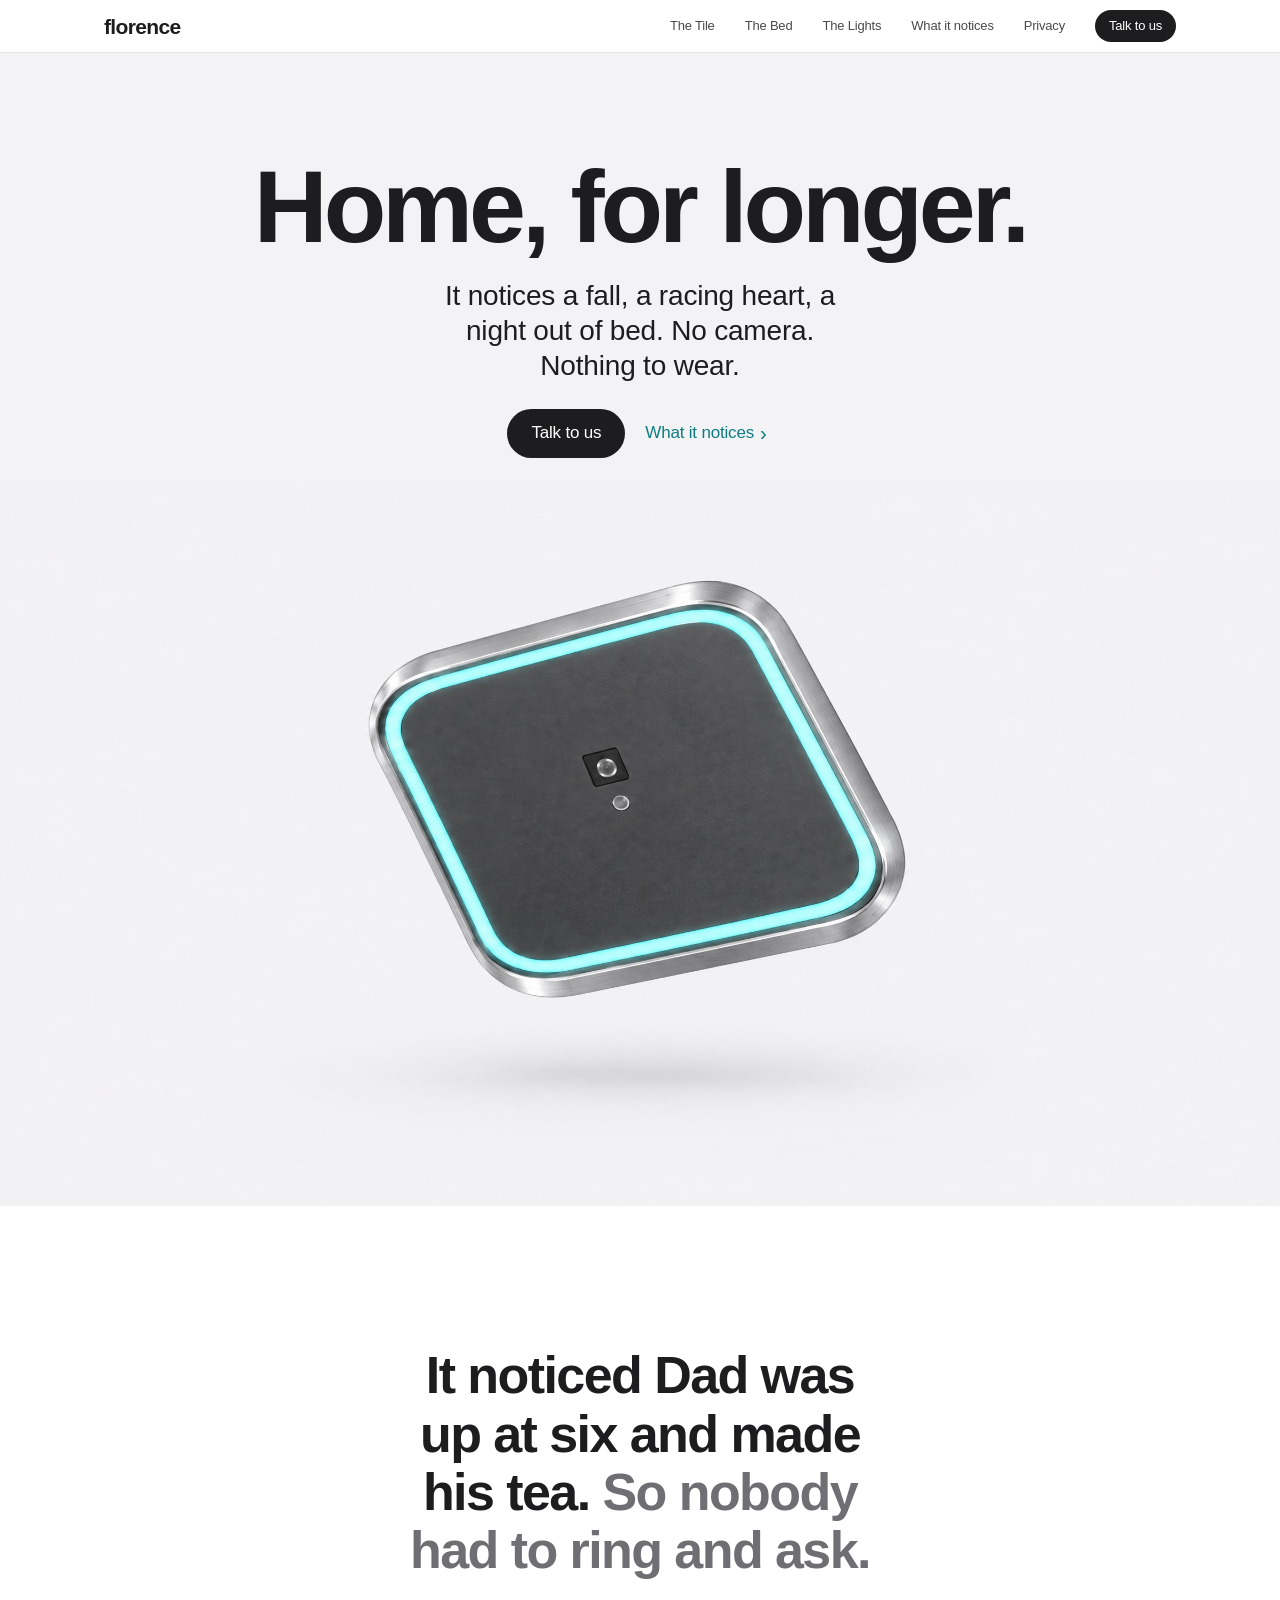
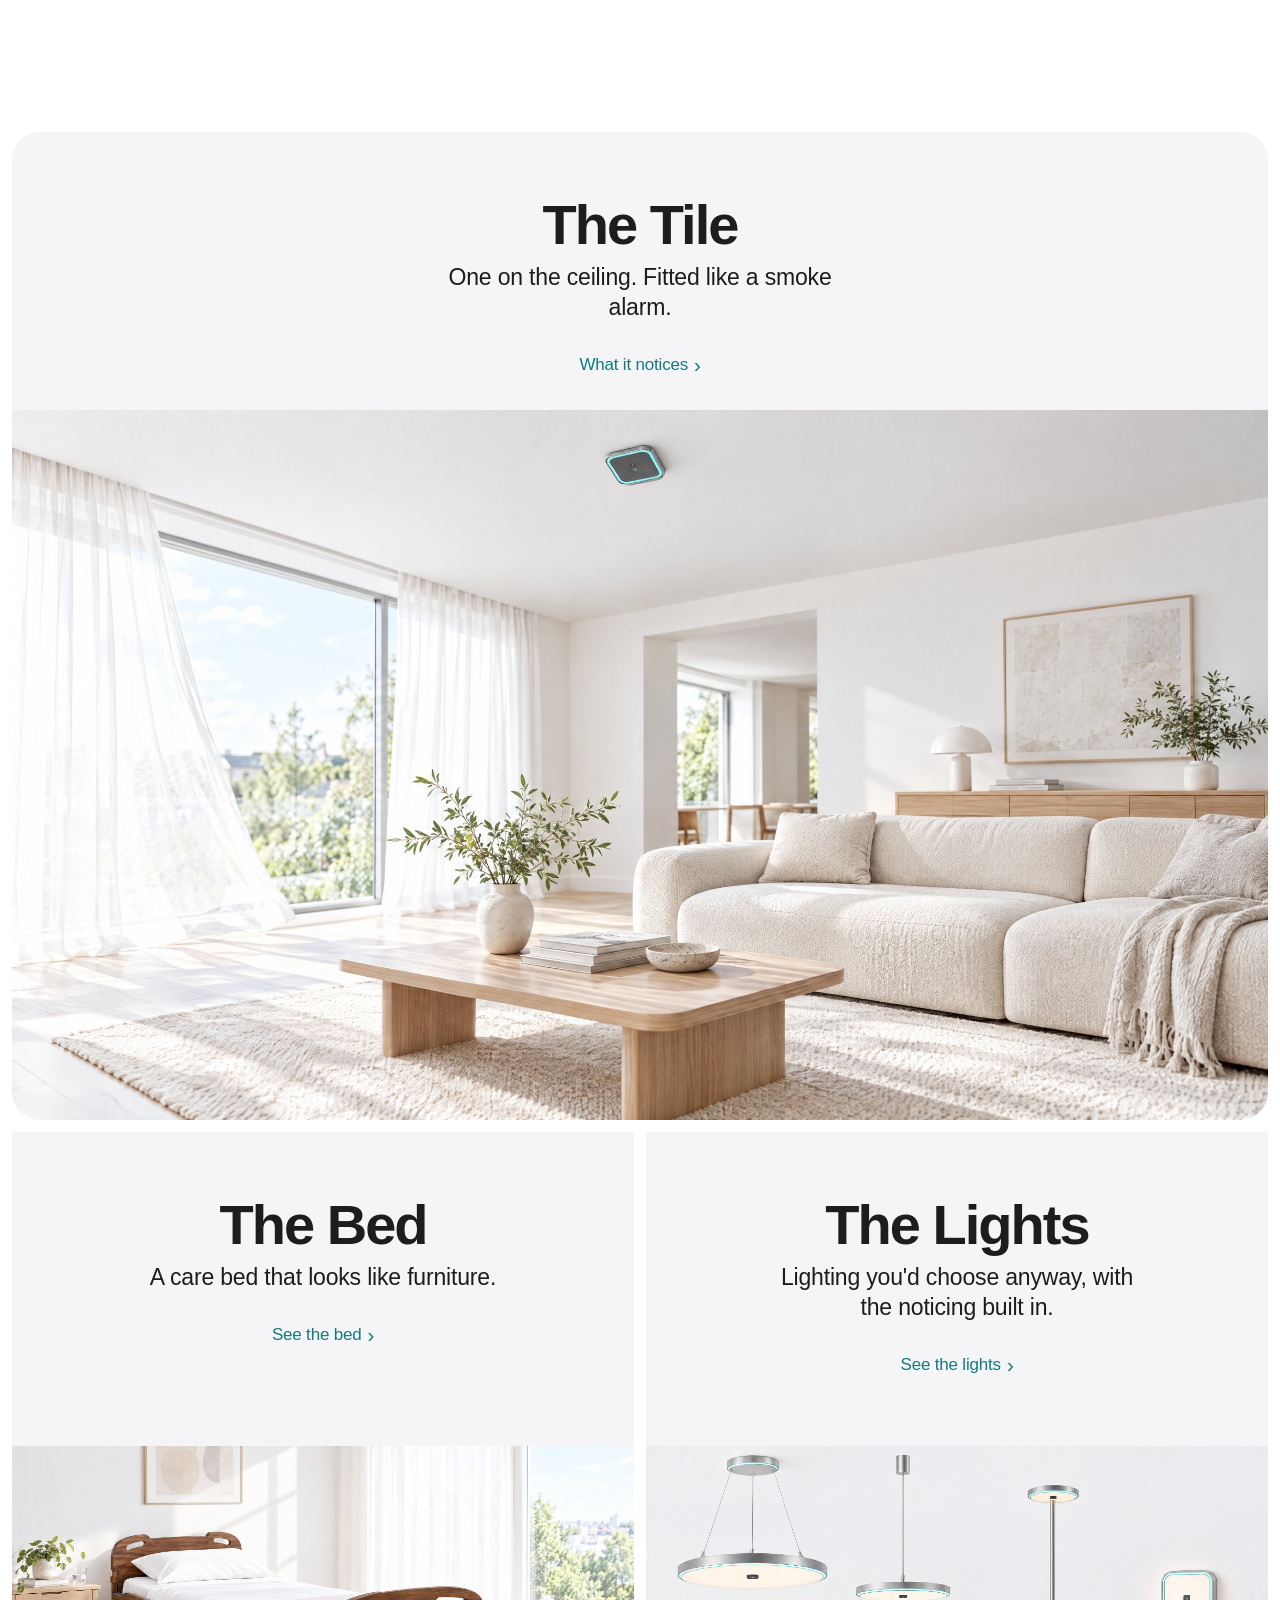
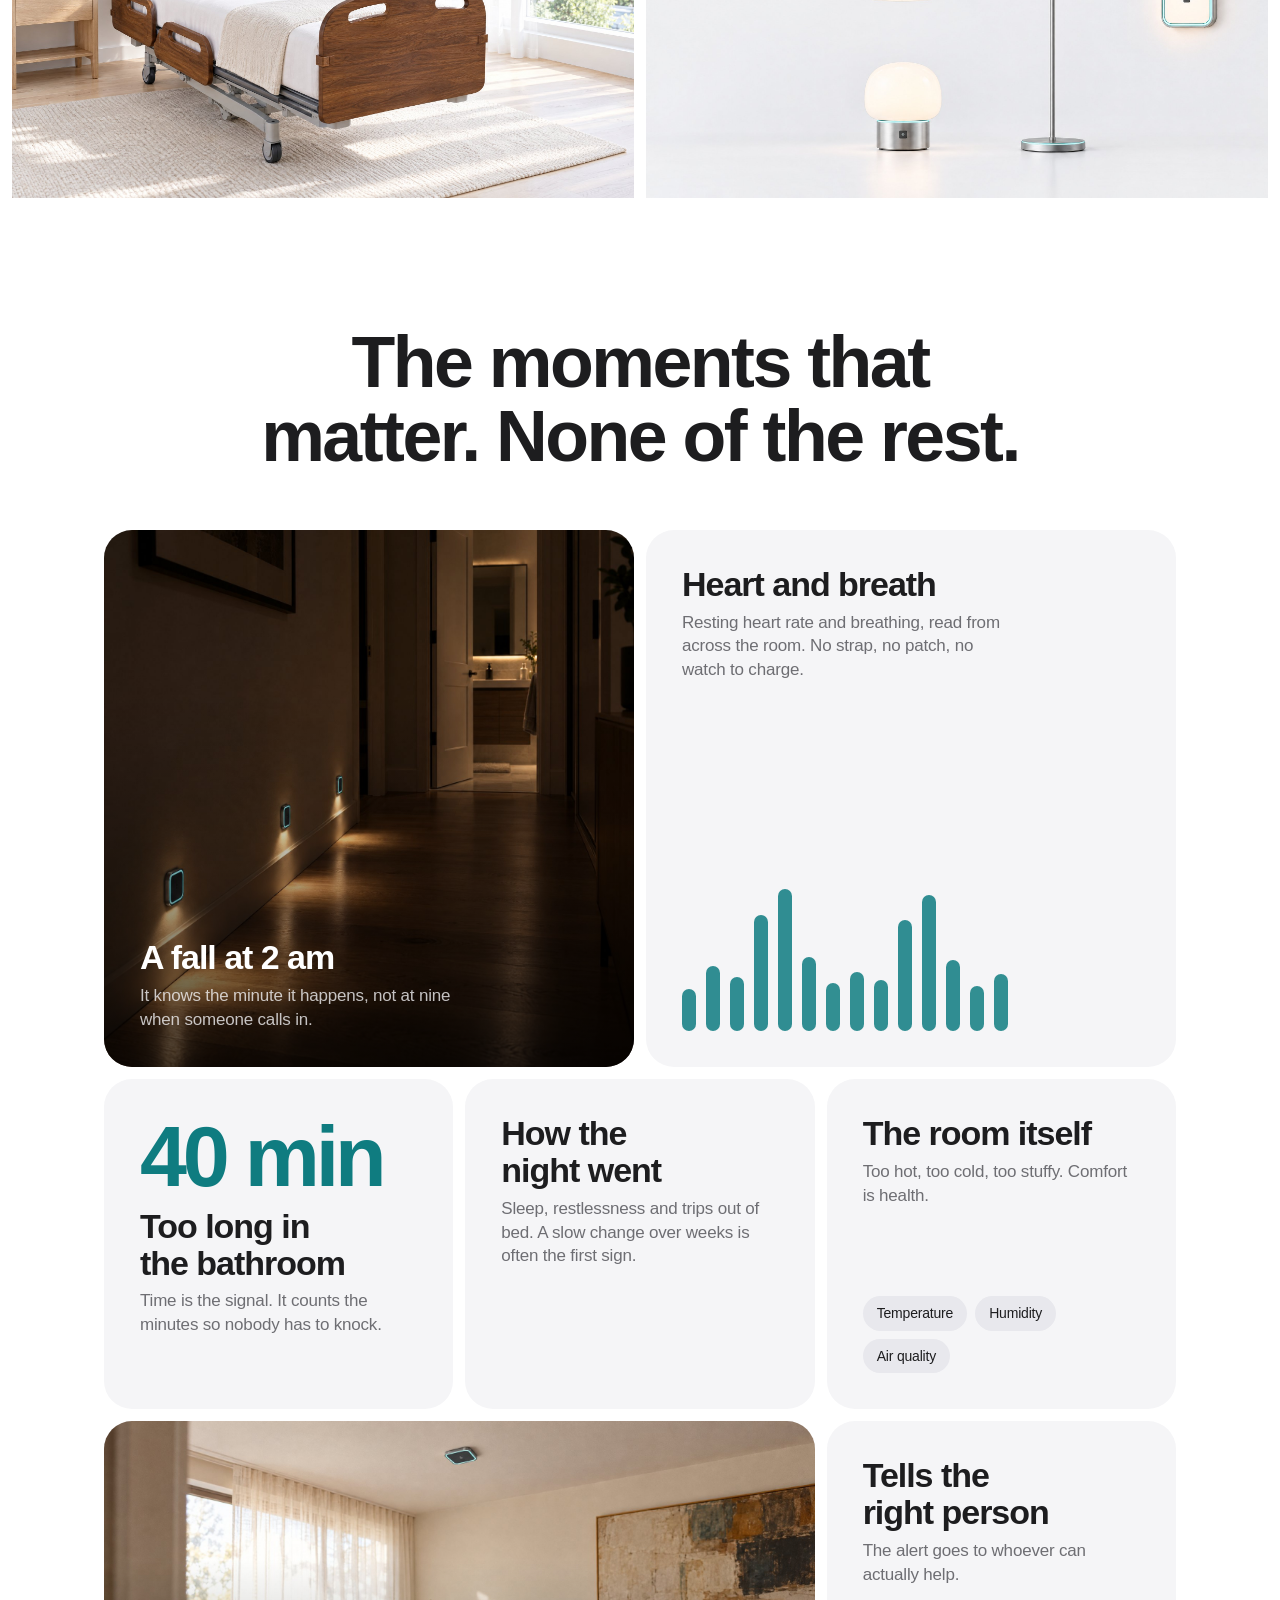
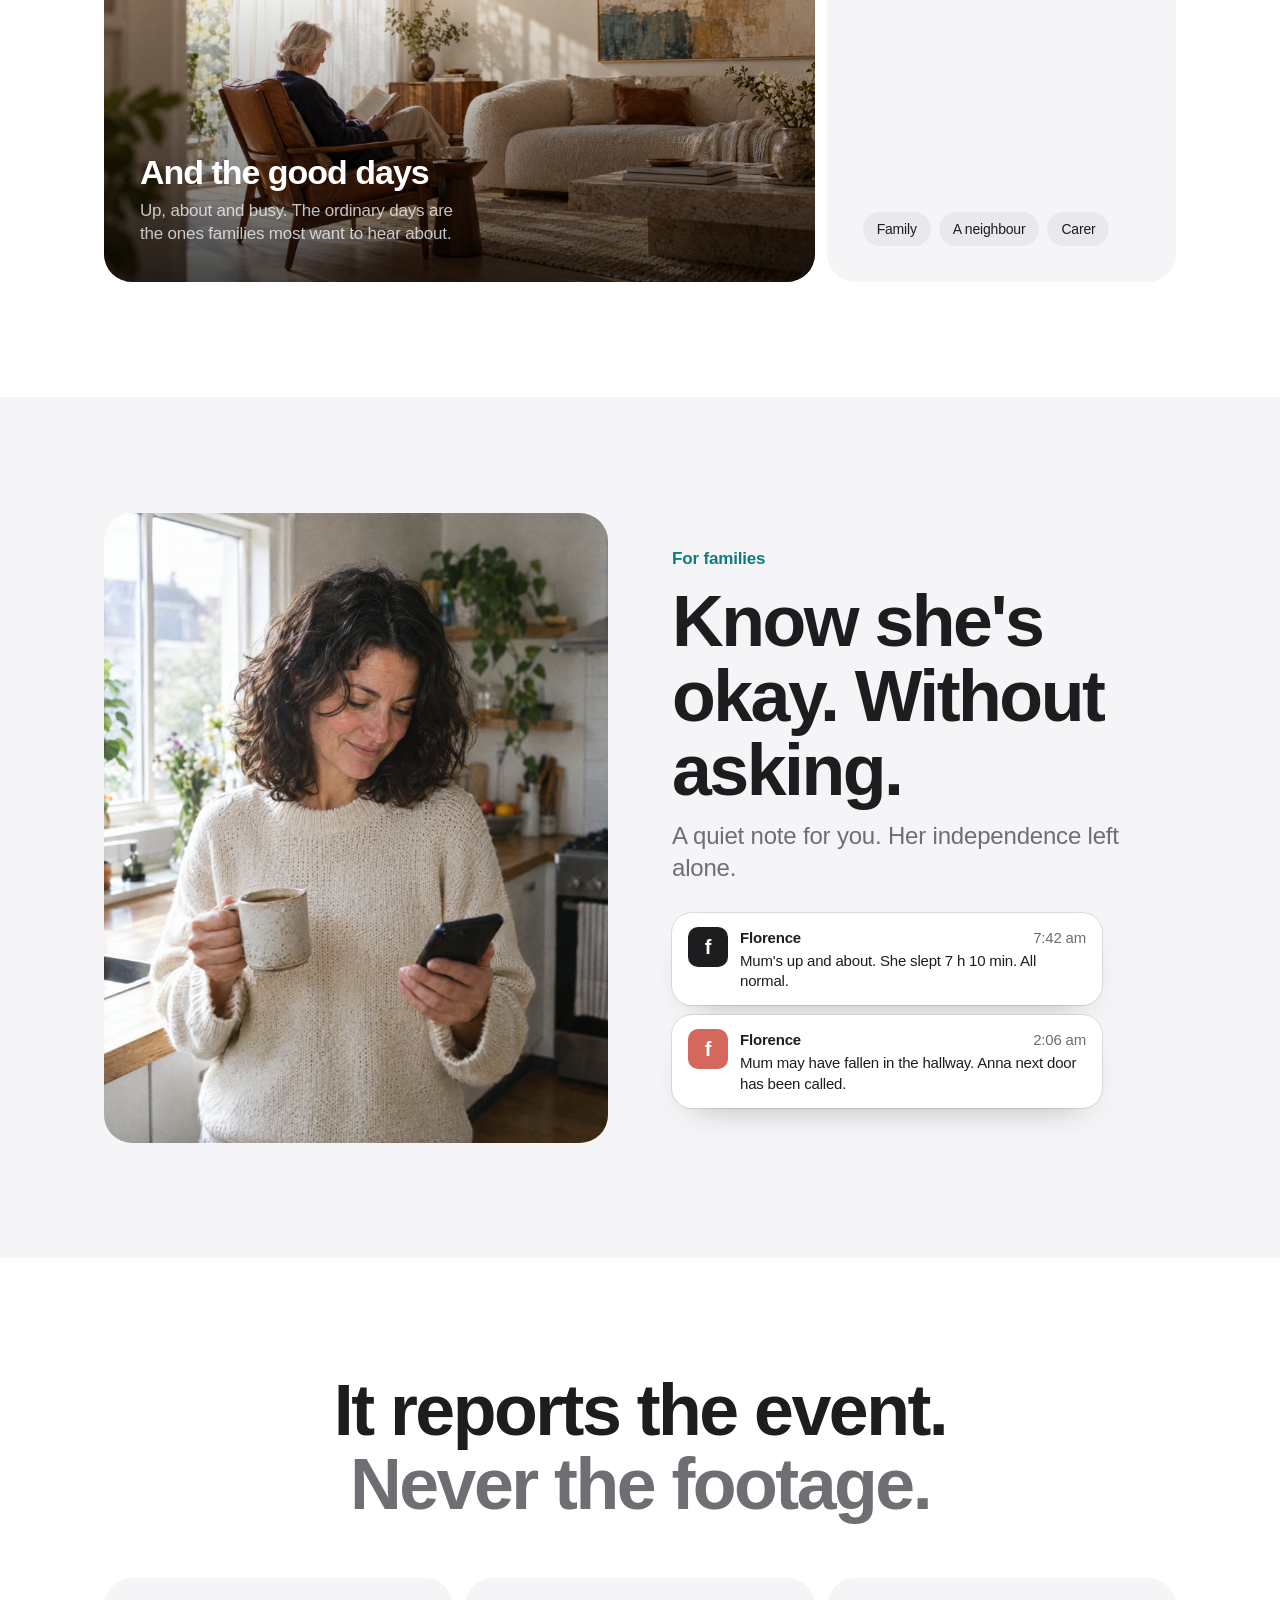
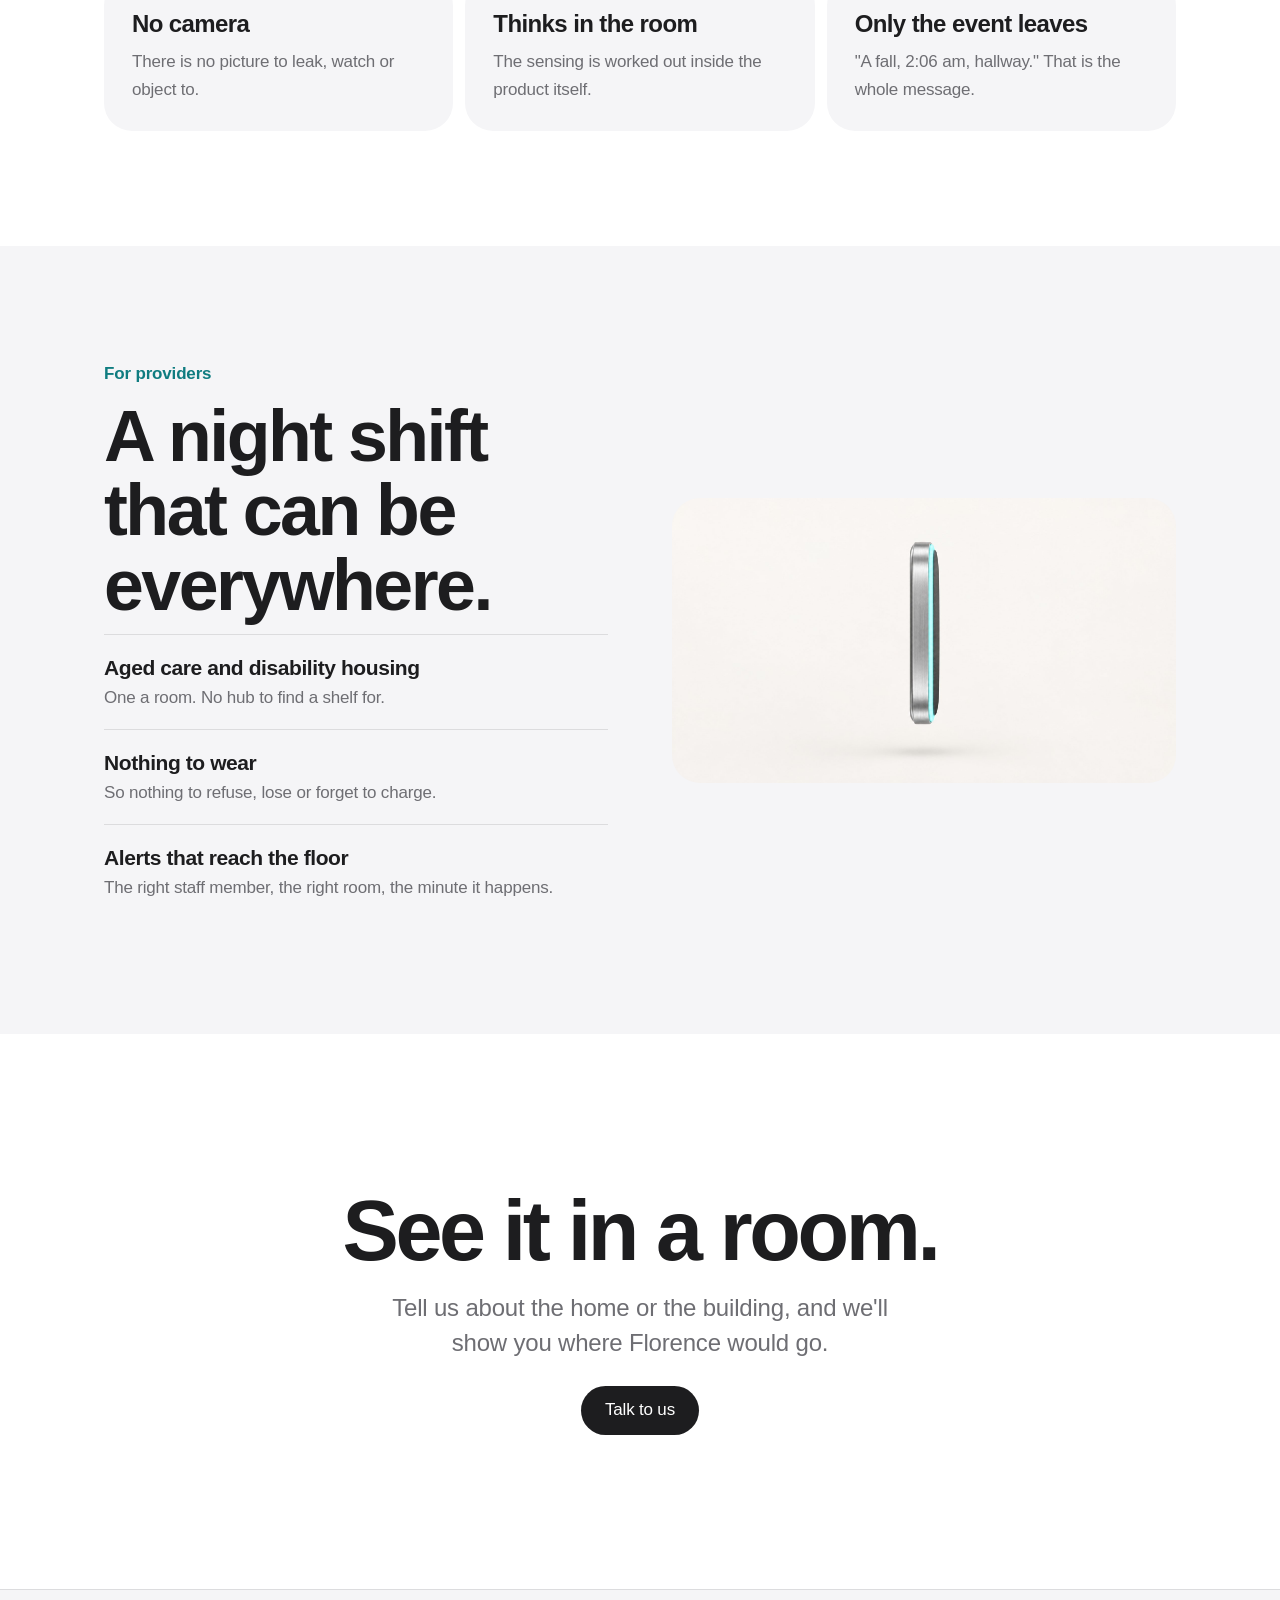
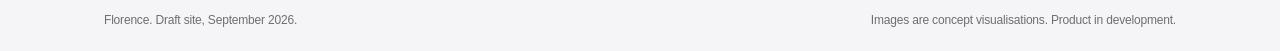
==== commit 10ed1284: "Apple, the light way: white and pale grey, centred type, products shot bright Jesse's reference is A" ====
--- a/index.html
+++ b/index.html
@@ -5,79 +5,60 @@
 <meta name="viewport" content="width=device-width,initial-scale=1,viewport-fit=cover">
 <meta name="robots" content="noindex,nofollow">
 <title>Florence</title>
-<meta name="description" content="Florence is a family of lights and furniture that quietly look out for the people who live with them. No camera. Nothing to wear.">
-<link rel="preconnect" href="https://fonts.googleapis.com">
-<link rel="preconnect" href="https://fonts.gstatic.com" crossorigin>
-<link rel="stylesheet" href="https://fonts.googleapis.com/css2?family=Fraunces:opsz,wght,SOFT@9..144,300..600,100&display=swap">
+<meta name="description" content="Florence quietly looks out for the people at home. It notices a fall, a racing heart or a night out of bed. No camera. Nothing to wear.">
 <link rel="stylesheet" href="site.css">
 <script>document.documentElement.classList.add('js')</script>
 </head>
 <body>
-
 <header class="nav">
   <div class="wrap">
     <a class="word" href="./">florence</a>
     <nav aria-label="Main">
-      <a href="#range">The range</a>
+      <a href="#tile">The Tile</a>
+      <a href="bed.html">The Bed</a>
+      <a href="lights.html">The Lights</a>
       <a href="#notices">What it notices</a>
-      <a href="#family">Families</a>
       <a href="#privacy">Privacy</a>
       <a class="pill" href="#talk">Talk to us</a>
     </nav>
   </div>
 </header>
-
 <main id="top">
 
-<section class="hero">
-  <img src="img/tea.jpg" alt="A man in his eighties in a green jumper makes a pot of tea in his sunny, lived-in kitchen, a small round wall light above the doorway behind him" width="2400" height="1357" fetchpriority="high">
+<section class="top" style="background:#F3F2F5">
   <div class="wrap">
-    <h1>Home, <em>for longer.</em></h1>
-    <p class="lede">Florence is a family of lights and furniture that quietly look out for the people who live with them. No camera. Nothing to wear.</p>
-    <div class="cta"><a class="btn cream" href="#talk">Talk to us</a><a class="btn line" href="#range">See the range</a></div>
+    <h1>Home, for longer.</h1>
+    <p class="lede">It notices a fall, a racing heart, a night out of bed. No camera. Nothing to wear.</p>
+    <div class="cta"><a class="btn ink" href="#talk">Talk to us</a><a class="btn text" href="#notices">What it notices</a></div>
   </div>
+  <img src="img/tile-hero.jpg" alt="The Florence tile: a slim rounded square with a graphite face, a brushed aluminium edge and a thin glowing teal ring, floating on a pale grey background" width="2400" height="1350" fetchpriority="high">
 </section>
 
 <section class="story">
-  <div class="wrap rise">
-    <p>The light above the kitchen door noticed Dad was up at six, made his tea and read the paper. <em>So nobody had to ring and ask.</em></p>
-  </div>
+  <div class="wrap rise"><p>It noticed Dad was up at six and made his tea. <em>So nobody had to ring and ask.</em></p></div>
 </section>
 
-<section class="sec warm" id="range">
-  <div class="wrap">
-    <div class="head rise">
-      <span class="eyebrow">The range</span>
-      <h2>A home first. A lookout second.</h2>
-      <p>Nobody wants a medical device in the bedroom. So Florence is made as things you would choose anyway: a good light, a beautiful bed. The noticing is built in, and out of sight.</p>
-    </div>
-    <div class="map">
-      <a class="prod rise" href="lights.html">
-        <div class="ph"><img src="img/family.jpg" alt="The Florence lights on plaster plinths: a ceiling light, a pendant, a bedside lamp, a floor lamp and a wall light in brushed metal and opal glass" loading="lazy" width="2400" height="1357"></div>
-        <div class="meta"><h3>The Lights</h3><p>Ceiling, pendant, bedside, reading and path lights that notice as well as glow.</p><span class="go">See the lights</span></div>
-      </a>
-      <a class="prod rise" href="bed.html">
-        <div class="ph"><img src="img/bed-hero.jpg" alt="The Florence bed with walnut head and foot boards and white linen in a timber-lined bedroom with a window seat" loading="lazy" width="2400" height="1350"></div>
-        <div class="meta"><h3>The Bed</h3><p>A care bed that looks like furniture, with sensing in the frame and the mattress.</p><span class="go">See the bed</span></div>
-      </a>
-      <a class="prod rise" href="#tile">
-        <div class="ph light"><img src="img/profile.jpg" alt="The slim Florence sensor tile seen edge-on" loading="lazy" width="2000" height="1131"></div>
-        <div class="meta"><h3>The Tile</h3><p>The same sensing in one slim ceiling tile, for rooms that keep their own lights.</p><span class="go">Read more</span></div>
-      </a>
-    </div>
-    <p class="fine">Concept range. Designs in development.</p>
-  </div>
-</section>
+<div class="tiles" id="range">
+  <a class="ptile full rise" id="tile" href="#notices">
+    <div class="t"><h3>The Tile</h3><p>One on the ceiling. Fitted like a smoke alarm.</p><div class="cta"><span class="btn text">What it notices</span></div></div>
+    <div class="im"><img src="img/room-bright.jpg" alt="A bright, airy living room with a cream sofa and sheer curtains, the Florence tile small on the white ceiling" loading="lazy" width="2400" height="1350"></div>
+  </a>
+  <a class="ptile rise" href="bed.html">
+    <div class="t"><h3>The Bed</h3><p>A care bed that looks like furniture.</p><div class="cta"><span class="btn text">See the bed</span></div></div>
+    <div class="im"><img src="img/bed-bright.jpg" alt="The Florence bed with walnut head and foot boards and white linen in a bright bedroom" loading="lazy" width="2400" height="1350"></div>
+  </a>
+  <a class="ptile rise" href="lights.html">
+    <div class="t"><h3>The Lights</h3><p>Lighting you'd choose anyway, with the noticing built in.</p><div class="cta"><span class="btn text">See the lights</span></div></div>
+    <div class="im"><img src="img/lights-bright.jpg" alt="The Florence lights: a ceiling light, a pendant, a bedside lamp, a floor lamp and a wall light in brushed aluminium and opal glass" loading="lazy" width="2400" height="1350"></div>
+  </a>
+</div>
 
 <section class="sec" id="notices">
   <div class="wrap">
-    <div class="head rise">
-      <span class="eyebrow">What it notices</span>
-      <h2>The moments that matter. None of the rest.</h2>
-    </div>
+    <div class="head center rise"><h2>The moments that matter. None of the rest.</h2></div>
     <div class="bento">
       <article class="card photo c3 tallc rise">
-        <img src="img/pathlights.jpg" alt="Small low wall lights washing a hallway floor with warm light at night, leading to a bathroom door" loading="lazy" width="1400" height="1750">
+        <img src="img/pathlights.jpg" alt="A hallway at night with low warm lights along the floor leading to a bathroom door" loading="lazy">
         <div class="txt"><h3>A fall at 2 am</h3><p>It knows the minute it happens, not at nine when someone calls in.</p></div>
       </article>
       <article class="card tint c3 rise">
@@ -85,37 +66,23 @@
           <div class="pulse foot" aria-hidden="true"><i style="--h:30%"></i><i style="--h:46%"></i><i style="--h:38%"></i><i style="--h:82%"></i><i style="--h:100%"></i><i style="--h:52%"></i><i style="--h:34%"></i><i style="--h:42%"></i><i style="--h:36%"></i><i style="--h:78%"></i><i style="--h:96%"></i><i style="--h:50%"></i><i style="--h:32%"></i><i style="--h:40%"></i></div>
         </div>
       </article>
-      <article class="card c2 rise">
-        <div class="txt"><span class="big">40 min</span><h3>Too long in the bathroom</h3><p>Time is the signal. It counts the minutes so nobody has to knock.</p></div>
-      </article>
-      <article class="card c2 rise">
-        <div class="txt"><h3>How the night went</h3><p>Sleep, restlessness and trips out of bed. A slow change over weeks is often the first sign of something.</p></div>
-      </article>
-      <article class="card c2 rise">
-        <div class="txt"><h3>The room itself</h3><p>Too hot, too cold, too stuffy. Comfort is health.</p>
-          <div class="chips foot"><span>Temperature</span><span>Humidity</span><span>Air quality</span></div>
-        </div>
-      </article>
+      <article class="card c2 rise"><div class="txt"><span class="big">40 min</span><h3>Too long in the bathroom</h3><p>Time is the signal. It counts the minutes so nobody has to knock.</p></div></article>
+      <article class="card c2 rise"><div class="txt"><h3>How the night went</h3><p>Sleep, restlessness and trips out of bed. A slow change over weeks is often the first sign.</p></div></article>
+      <article class="card c2 rise"><div class="txt"><h3>The room itself</h3><p>Too hot, too cold, too stuffy. Comfort is health.</p><div class="chips foot"><span>Temperature</span><span>Humidity</span><span>Air quality</span></div></div></article>
       <article class="card photo c4 rise" style="min-height:clamp(380px,36vw,520px)">
-        <img src="img/living.jpg" alt="An older woman reads in a leather chair in a sunlit living room" loading="lazy" width="2000" height="1328">
+        <img src="img/living.jpg" alt="An older woman reads in a leather chair in a sunlit living room" loading="lazy">
         <div class="txt"><h3>And the good days</h3><p>Up, about and busy. The ordinary days are the ones families most want to hear about.</p></div>
       </article>
-      <article class="card c2 rise">
-        <div class="txt"><h3>Tells the right person</h3><p>The alert goes to whoever can actually help.</p><div class="chips foot"><span>Family</span><span>A neighbour</span><span>Carer</span></div></div>
-      </article>
+      <article class="card c2 rise"><div class="txt"><h3>Tells the right person</h3><p>The alert goes to whoever can actually help.</p><div class="chips foot"><span>Family</span><span>A neighbour</span><span>Carer</span></div></div></article>
     </div>
   </div>
 </section>
 
-<section class="sec" id="family" style="padding-top:0">
+<section class="sec grey" id="family">
   <div class="wrap two">
-    <div class="pic port rise"><img src="img/daughter.jpg" alt="A woman in her kitchen in the morning, coffee in hand, glancing at her phone with a small relieved smile" loading="lazy" width="1400" height="1750"></div>
+    <div class="pic port rise"><img src="img/daughter.jpg" alt="A woman in her kitchen in the morning, coffee in hand, glancing at her phone with a small relieved smile" loading="lazy"></div>
     <div class="rise">
-      <div class="head" style="margin-bottom:0">
-        <span class="eyebrow">For families</span>
-        <h2>Know she's okay. Without asking.</h2>
-        <p>Nobody wants to be checked on every morning. A quiet note for you, and her independence left alone.</p>
-      </div>
+      <div class="head" style="margin-bottom:0"><span class="eyebrow">For families</span><h2>Know she's okay. Without asking.</h2><p>A quiet note for you. Her independence left alone.</p></div>
       <div class="notes" aria-label="Example notifications">
         <div class="note"><div class="app" aria-hidden="true">f</div><b>Florence <time>7:42 am</time></b><span>Mum's up and about. She slept 7 h 10 min. All normal.</span></div>
         <div class="note alert"><div class="app" aria-hidden="true">f</div><b>Florence <time>2:06 am</time></b><span>Mum may have fallen in the hallway. Anna next door has been called.</span></div>
@@ -124,49 +91,37 @@
   </div>
 </section>
 
-<section class="sec priv" id="privacy">
+<section class="sec" id="privacy" style="text-align:center">
   <div class="wrap">
-    <h2 class="rise">It reports the event. <em>Never the footage.</em></h2>
-    <div class="three">
-      <div class="rise"><b>No camera</b><span>There is no picture to leak, watch or object to.</span></div>
-      <div class="rise"><b>Thinks in the room</b><span>The sensing is worked out inside the product itself.</span></div>
-      <div class="rise"><b>Only the event leaves</b><span>"A fall, 2:06 am, hallway." That is the whole message.</span></div>
+    <div class="head center rise"><h2>It reports the event. <span style="color:var(--ink-2)">Never the footage.</span></h2></div>
+    <div class="three" style="margin-top:0">
+      <div class="rise" style="background:var(--grey)"><b>No camera</b><span>There is no picture to leak, watch or object to.</span></div>
+      <div class="rise" style="background:var(--grey)"><b>Thinks in the room</b><span>The sensing is worked out inside the product itself.</span></div>
+      <div class="rise" style="background:var(--grey)"><b>Only the event leaves</b><span>"A fall, 2:06 am, hallway." That is the whole message.</span></div>
     </div>
   </div>
 </section>
 
-<section class="sec" id="tile">
+<section class="sec grey">
   <div class="wrap two">
     <div class="rise">
-      <div class="head" style="margin-bottom:12px">
-        <span class="eyebrow">The Tile · for homes and providers</span>
-        <h2>Or keep the lights you love.</h2>
-        <p>The same sensing comes as one slim tile for the ceiling. It suits a rented flat, an aged care room or disability housing, fitted like a smoke alarm.</p>
-      </div>
+      <div class="head" style="margin-bottom:12px"><span class="eyebrow">For providers</span><h2>A night shift that can be everywhere.</h2></div>
       <div class="list">
-        <div><b>One a room</b><span>No hub to find a shelf for.</span></div>
+        <div><b>Aged care and disability housing</b><span>One a room. No hub to find a shelf for.</span></div>
         <div><b>Nothing to wear</b><span>So nothing to refuse, lose or forget to charge.</span></div>
         <div><b>Alerts that reach the floor</b><span>The right staff member, the right room, the minute it happens.</span></div>
       </div>
     </div>
-    <div class="pic light rise"><img src="img/profile.jpg" alt="The slim Florence sensor tile seen edge-on against a pale background" loading="lazy" width="2000" height="1131"></div>
+    <div class="pic rise" style="background:#F8F5F1"><img src="img/profile.jpg" alt="The slim Florence tile seen edge-on" loading="lazy"></div>
   </div>
 </section>
 
-<section class="close" id="talk">
-  <img src="img/garden.jpg" alt="A woman in her late seventies tends tomato plants on the sunny verandah of her weatherboard home, a cat asleep on a cane chair" loading="lazy" width="1400" height="1750">
-  <div class="wrap rise">
-    <h2>Her home. Her tomatoes. Her rules.</h2>
-    <p>Tell us about the home or the building, and we'll show you where Florence would go.</p>
-    <div class="cta"><a class="btn cream" href="#talk">Talk to us</a></div>
-  </div>
+<section class="close" id="talk" style="background:var(--white)">
+  <div class="wrap rise"><h2>See it in a room.</h2><p>Tell us about the home or the building, and we'll show you where Florence would go.</p><div class="cta"><a class="btn ink" href="#talk">Talk to us</a></div></div>
 </section>
 
 </main>
-
-<footer>
-  <div class="wrap"><span>Florence. Draft site, September 2026.</span><span>Images are concept visualisations. Product in development.</span></div>
-</footer>
+<footer><div class="wrap"><span>Florence. Draft site, September 2026.</span><span>Images are concept visualisations. Product in development.</span></div></footer>
 <script src="site.js"></script>
 </body>
 </html>
--- a/site.css
+++ b/site.css
@@ -1,157 +1,163 @@
 :root{
-  --cream:#FAF6EF;--linen:#F0E8DB;--oat:#E4D8C6;--ink:#2A221C;--ink-2:#766A5E;
-  --walnut:#3B2D23;--walnut-2:#4A3A2E;--on-dark:#F6EEE2;--on-dark-2:rgba(246,238,226,.74);
-  --sage:#4F7F7A;--sage-soft:#DCE8E4;--rose:#C9776B;
-  --hair:rgba(42,34,28,.12);
-  --serif:"Fraunces",Georgia,"Times New Roman",serif;
-  --sans:-apple-system,BlinkMacSystemFont,"SF Pro Text","Helvetica Neue",Helvetica,Arial,sans-serif;
-  --gutter:clamp(20px,5vw,72px);--max:1240px;
+  --white:#FFFFFF;--grey:#F5F5F7;--grey-2:#E8E8ED;--ink:#1D1D1F;--ink-2:#6E6E73;
+  --on-dark:#F5F5F7;--on-dark-2:rgba(245,245,247,.78);
+  --teal:#0F7C80;--teal-soft:#E3F3F3;--rose:#D4685C;
+  --hair:rgba(0,0,0,.1);
+  --sans:-apple-system,BlinkMacSystemFont,"SF Pro Display","SF Pro Text","Helvetica Neue",Helvetica,Arial,sans-serif;
+  --gutter:clamp(20px,5vw,72px);--max:1200px;
   color-scheme:light;
 }
 *{box-sizing:border-box}
 html{scroll-behavior:smooth;-webkit-text-size-adjust:100%}
-body{margin:0;background:var(--cream);color:var(--ink);font-family:var(--sans);font-size:19px;line-height:1.55;-webkit-font-smoothing:antialiased}
+body{margin:0;background:var(--white);color:var(--ink);font-family:var(--sans);font-size:19px;line-height:1.47;letter-spacing:-.01em;-webkit-font-smoothing:antialiased}
 img{display:block;max-width:100%;height:auto}
 a{color:inherit}
 p{margin:0}
 .wrap{max-width:var(--max);margin-inline:auto;padding-inline:var(--gutter)}
-h1,h2,h3{margin:0;font-family:var(--serif);font-weight:380;font-variation-settings:"SOFT" 100;letter-spacing:-.02em;text-wrap:balance}
-.eyebrow{font-size:14px;font-weight:600;letter-spacing:.08em;text-transform:uppercase;color:var(--sage)}
+h1,h2,h3{margin:0;font-weight:600;letter-spacing:-.025em;text-wrap:balance}
+em{font-style:normal}
+.eyebrow{font-size:17px;font-weight:600;color:var(--teal);letter-spacing:-.01em}
 
-.nav{position:sticky;top:0;z-index:20;background:rgba(250,246,239,.82);-webkit-backdrop-filter:saturate(150%) blur(16px);backdrop-filter:saturate(150%) blur(16px);border-bottom:1px solid var(--hair)}
-.nav .wrap{display:flex;align-items:center;justify-content:space-between;gap:16px;min-height:60px}
-.word{font-family:var(--serif);font-size:27px;font-weight:420;font-variation-settings:"SOFT" 100;letter-spacing:-.02em;text-decoration:none;line-height:1}
-.nav nav{display:flex;align-items:center;gap:clamp(14px,2.4vw,30px);font-size:15px}
-.nav nav a{text-decoration:none;color:var(--ink-2)}
-.nav nav a:hover,.nav nav a[aria-current]{color:var(--ink)}
-.nav nav a.pill{color:var(--on-dark);background:var(--walnut);padding:8px 17px;border-radius:999px;font-weight:500}
-.nav nav a.pill:hover{background:var(--ink)}
+.nav{position:sticky;top:0;z-index:20;background:rgba(255,255,255,.8);-webkit-backdrop-filter:saturate(180%) blur(20px);backdrop-filter:saturate(180%) blur(20px);border-bottom:1px solid var(--hair)}
+.nav .wrap{display:flex;align-items:center;justify-content:space-between;gap:16px;min-height:52px}
+.word{font-size:21px;font-weight:600;letter-spacing:-.03em;text-decoration:none;line-height:1}
+.nav nav{display:flex;align-items:center;gap:clamp(14px,2.4vw,30px);font-size:13px}
+.nav nav a{text-decoration:none;color:var(--ink);opacity:.8}
+.nav nav a:hover,.nav nav a[aria-current]{opacity:1}
+.nav nav a.pill{opacity:1;color:#fff;background:var(--ink);padding:6px 14px;border-radius:999px}
 @media (max-width:760px){.nav nav a:not(.pill){display:none}}
 
-.hero{position:relative;isolation:isolate;overflow:hidden;color:var(--on-dark)}
-.hero>img{position:absolute;inset:0;width:100%;height:100%;object-fit:cover;object-position:30% 40%;z-index:-2}
-.hero::after{content:"";position:absolute;inset:0;z-index:-1;background:linear-gradient(0deg,rgba(42,30,20,.86) 0%,rgba(42,30,20,.42) 38%,rgba(42,30,20,0) 66%)}
-.hero .wrap{min-height:clamp(580px,88vh,900px);display:grid;align-content:end;padding-block:clamp(48px,7vw,96px)}
-.hero h1{font-size:clamp(54px,9vw,128px);line-height:.95;letter-spacing:-.035em;font-weight:340}
-.hero h1 em,.close h2 em{font-style:italic;font-weight:300}
-.hero .lede{margin-top:22px;font-size:clamp(19px,2vw,24px);line-height:1.42;max-width:38ch}
-.hero.prodhero>img{object-position:50% 55%}
-.crumb{font-size:14px;font-weight:600;letter-spacing:.08em;text-transform:uppercase;margin-bottom:14px;opacity:.9}
-.cta{margin-top:30px;display:flex;flex-wrap:wrap;gap:12px}
-.btn{display:inline-flex;align-items:center;padding:14px 26px;border-radius:999px;font-size:16px;font-weight:500;text-decoration:none;transition:background .2s,border-color .2s}
-.btn.cream{background:var(--cream);color:var(--ink)}
-.btn.cream:hover{background:#fff}
-.btn.line{border:1px solid rgba(246,238,226,.55);color:var(--on-dark)}
-.btn.line:hover{border-color:var(--on-dark)}
-a:focus-visible{outline:2px solid var(--sage);outline-offset:3px;border-radius:6px}
+.btn{display:inline-flex;align-items:center;padding:12px 24px;border-radius:999px;font-size:17px;text-decoration:none;transition:background .2s,border-color .2s}
+.btn.ink,.btn.cream{background:var(--ink);color:#fff}
+.btn.ink:hover,.btn.cream:hover{background:#000}
+.btn.text{color:var(--teal);padding-inline:6px}
+.btn.text::after{content:"\203A";margin-left:6px;font-size:1.2em;line-height:1}
+.btn.text:hover{text-decoration:underline}
+.btn.line{border:1px solid rgba(255,255,255,.7);color:#fff}
+.cta{margin-top:26px;display:flex;flex-wrap:wrap;gap:10px 14px;align-items:center}
+a:focus-visible{outline:2px solid var(--teal);outline-offset:3px;border-radius:8px}
 
-.story{padding-block:clamp(88px,12vw,168px)}
-.story p{font-family:var(--serif);font-variation-settings:"SOFT" 100;font-weight:340;font-size:clamp(30px,4.4vw,58px);line-height:1.12;letter-spacing:-.025em;max-width:22ch;text-wrap:balance}
-.story p em{font-style:italic;color:var(--sage)}
+/* home hero: text then product */
+.top{text-align:center;padding-top:clamp(56px,8vw,104px);background:var(--grey);overflow:hidden}
+.top h1{font-size:clamp(48px,8vw,104px);line-height:1.02;letter-spacing:-.04em}
+.top .lede{margin:18px auto 0;font-size:clamp(21px,2.3vw,28px);line-height:1.25;max-width:26ch;color:var(--ink)}
+.top .cta{justify-content:center}
+.top img{width:100%;max-width:1400px;margin:clamp(8px,2vw,24px) auto 0}
 
-.sec{padding-block:clamp(72px,10vw,140px)}
-.head{display:grid;gap:16px;margin-bottom:clamp(36px,5vw,64px);max-width:860px}
-.head h2{font-size:clamp(40px,5.8vw,78px);line-height:1;letter-spacing:-.03em}
-.head p{font-size:clamp(19px,1.8vw,22px);line-height:1.45;color:var(--ink-2);max-width:54ch}
+/* photo hero for product pages */
+.hero{position:relative;isolation:isolate;overflow:hidden;color:#fff}
+.hero>img{position:absolute;inset:0;width:100%;height:100%;object-fit:cover;object-position:50% 55%;z-index:-2}
+.hero::after{content:"";position:absolute;inset:0;z-index:-1;background:linear-gradient(0deg,rgba(0,0,0,.62) 0%,rgba(0,0,0,.18) 45%,rgba(0,0,0,0) 70%)}
+.hero .wrap{min-height:clamp(560px,86vh,880px);display:grid;align-content:end;padding-block:clamp(48px,7vw,88px)}
+.hero h1{font-size:clamp(48px,7.6vw,100px);line-height:1.02;letter-spacing:-.04em}
+.hero .lede{margin-top:16px;font-size:clamp(21px,2.2vw,26px);line-height:1.3;max-width:34ch}
+.hero .btn.cream{background:#fff;color:var(--ink)}
+.crumb{font-size:17px;font-weight:600;margin-bottom:10px}
 
-.warm{background:var(--walnut);color:var(--on-dark)}
-.warm .eyebrow{color:#A9CFC9}
-.warm .head p{color:var(--on-dark-2)}
-.fine{margin-top:36px;font-size:14px;color:var(--on-dark-2)}
-.sec:not(.warm) .fine{color:var(--ink-2)}
+.story{padding-block:clamp(80px,11vw,150px);text-align:center}
+.story p{font-size:clamp(28px,4.2vw,52px);line-height:1.12;letter-spacing:-.03em;font-weight:600;max-width:20ch;margin-inline:auto;text-wrap:balance}
+.story p em{color:var(--ink-2)}
 
-/* range map */
-.map{display:grid;grid-template-columns:repeat(3,minmax(0,1fr));gap:20px}
-.prod{display:grid;grid-template-rows:auto 1fr;border-radius:26px;overflow:hidden;background:var(--walnut-2);text-decoration:none;transition:transform .35s cubic-bezier(.2,.7,.2,1)}
-.prod:hover{transform:translateY(-4px)}
-.prod .ph{aspect-ratio:4/3;overflow:hidden}
-.prod .ph.light{background:#F8F5F1}
-.prod .ph img{width:100%;height:100%;object-fit:cover;transition:transform .8s cubic-bezier(.2,.7,.2,1)}
-.prod:hover .ph img{transform:scale(1.04)}
-.prod .meta{padding:26px 28px 30px;display:flex;flex-direction:column;gap:8px}
-.prod h3{font-size:34px}
-.prod p{font-size:17px;color:var(--on-dark-2)}
-.go{margin-top:auto;padding-top:16px;font-size:15px;font-weight:600;color:#A9CFC9}
-.go::after{content:" \2192"}
-@media (max-width:900px){.map{grid-template-columns:1fr}}
+.sec{padding-block:clamp(64px,9vw,120px)}
+.head{display:grid;gap:12px;margin-bottom:clamp(32px,5vw,56px);max-width:820px}
+.head.center{text-align:center;margin-inline:auto;justify-items:center}
+.head h2{font-size:clamp(38px,5.6vw,72px);line-height:1.04;letter-spacing:-.035em}
+.head p{font-size:clamp(19px,1.9vw,24px);line-height:1.35;color:var(--ink-2);max-width:48ch}
+.grey,.warm,.priv{background:var(--grey)}
+.fine{margin-top:28px;font-size:13px;color:var(--ink-2)}
 
-/* pieces */
-.lead{border-radius:26px;overflow:hidden;margin-bottom:20px}
-.lead img{width:100%;aspect-ratio:21/9;object-fit:cover}
-.pieces{display:grid;grid-template-columns:repeat(3,minmax(0,1fr));gap:20px 20px}
-.piece{display:grid;gap:14px;align-content:start}
-.piece .ph{border-radius:22px;overflow:hidden;aspect-ratio:4/5;background:var(--oat)}
+/* product tiles */
+.tiles{display:grid;grid-template-columns:repeat(2,minmax(0,1fr));gap:12px;padding:12px;background:var(--white)}
+.ptile{position:relative;overflow:hidden;background:var(--grey);text-align:center;text-decoration:none;display:grid;grid-template-rows:auto 1fr;min-height:clamp(520px,52vw,720px)}
+.ptile.full{grid-column:span 2}
+.ptile .t{padding:clamp(40px,5vw,64px) 24px 0;display:grid;gap:8px;justify-items:center;position:relative;z-index:1}
+.ptile h3{font-size:clamp(36px,4.4vw,56px);letter-spacing:-.035em;line-height:1.05}
+.ptile p{font-size:clamp(19px,1.8vw,24px);line-height:1.3;max-width:30ch}
+.ptile .cta{margin-top:10px;justify-content:center}
+.ptile .im{align-self:end;margin-top:20px}
+.ptile .im img{width:100%;height:100%;object-fit:cover}
+.ptile.cover{color:#fff}
+.ptile.cover .im{position:absolute;inset:0;margin:0}
+.ptile.cover::after{content:"";position:absolute;inset:0;background:linear-gradient(180deg,rgba(0,0,0,.42) 0%,rgba(0,0,0,0) 45%)}
+.ptile.cover .btn.text{color:#fff}
+@media (max-width:860px){.tiles{grid-template-columns:1fr}.ptile.full{grid-column:auto}}
+
+/* pieces (lights page) */
+.lead{border-radius:28px;overflow:hidden;margin-bottom:12px;background:var(--grey)}
+.lead img{width:100%}
+.pieces{display:grid;grid-template-columns:repeat(3,minmax(0,1fr));gap:24px 12px}
+.piece{display:grid;gap:10px;align-content:start}
+.piece .ph{border-radius:28px;overflow:hidden;aspect-ratio:4/5;background:var(--grey)}
 .piece .ph img{width:100%;height:100%;object-fit:cover}
 .piece.wide{grid-column:span 2}
 .piece.wide .ph{aspect-ratio:auto;height:100%;min-height:320px}
-.piece h3{font-size:28px}
+.piece h3{font-size:26px;margin-top:6px}
 .piece p{font-size:17px;color:var(--ink-2);max-width:36ch}
-.warm .piece p{color:var(--on-dark-2)}
-@media (max-width:900px){.pieces{grid-template-columns:1fr 1fr}.piece.wide{grid-column:span 2}}
-@media (max-width:560px){.pieces{grid-template-columns:1fr}.piece.wide{grid-column:auto}.lead img{aspect-ratio:4/3}}
+@media (max-width:900px){.pieces{grid-template-columns:1fr 1fr}}
+@media (max-width:560px){.pieces{grid-template-columns:1fr}.piece.wide{grid-column:auto}}
 
 /* bento */
-.bento{display:grid;grid-template-columns:repeat(6,minmax(0,1fr));gap:20px}
-.card{border-radius:26px;overflow:hidden;background:#fff;display:grid;position:relative;min-height:330px;box-shadow:0 1px 0 var(--hair)}
-.card .txt{padding:clamp(24px,3vw,36px);display:flex;flex-direction:column;gap:10px;position:relative;z-index:1;min-height:100%}
+.bento{display:grid;grid-template-columns:repeat(6,minmax(0,1fr));gap:12px}
+.card{border-radius:28px;overflow:hidden;background:var(--white);display:grid;position:relative;min-height:330px}
+.sec:not(.grey):not(.priv):not(.warm) .card{background:var(--grey)}
+.card .txt{padding:clamp(24px,3vw,36px);display:flex;flex-direction:column;gap:8px;position:relative;z-index:1;min-height:100%}
 .card .txt .foot{margin-top:auto;padding-top:24px}
-.card h3{font-size:clamp(27px,2.8vw,36px);line-height:1.05}
-.card p{font-size:17px;line-height:1.45;color:var(--ink-2);max-width:34ch}
-.card.photo{color:var(--on-dark);background:var(--walnut)}
+.card h3{font-size:clamp(26px,2.7vw,34px);line-height:1.08;letter-spacing:-.03em}
+.card p{font-size:17px;line-height:1.4;color:var(--ink-2);max-width:34ch}
+.card.photo{color:#fff;background:#000}
 .card.photo img{position:absolute;inset:0;width:100%;height:100%;object-fit:cover}
-.card.photo::after{content:"";position:absolute;inset:0;background:linear-gradient(0deg,rgba(42,30,20,.86) 0%,rgba(42,30,20,.3) 45%,rgba(42,30,20,0) 70%)}
+.card.photo::after{content:"";position:absolute;inset:0;background:linear-gradient(0deg,rgba(0,0,0,.72) 0%,rgba(0,0,0,.2) 45%,rgba(0,0,0,0) 70%)}
 .card.photo .txt{align-self:end;min-height:0}
 .card.photo p{color:var(--on-dark-2)}
-.card.tint{background:var(--sage-soft)}
+.card.tint,.sec:not(.grey) .card.tint{background:var(--teal-soft)}
 .c3{grid-column:span 3}.c2{grid-column:span 2}.c4{grid-column:span 4}
 .tallc{min-height:clamp(440px,42vw,580px)}
-.big{font-family:var(--serif);font-variation-settings:"SOFT" 100;font-size:clamp(60px,7vw,96px);font-weight:340;letter-spacing:-.04em;line-height:1;color:var(--sage)}
+.big{font-size:clamp(56px,6.6vw,88px);font-weight:600;letter-spacing:-.05em;line-height:1;color:var(--teal)}
 .pulse{display:flex;align-items:flex-end;gap:clamp(5px,.8vw,10px);height:clamp(110px,13vw,170px)}
-.pulse i{flex:1;max-width:14px;border-radius:7px;background:var(--sage);opacity:.8;height:var(--h)}
+.pulse i{flex:1;max-width:14px;border-radius:7px;background:var(--teal);opacity:.85;height:var(--h)}
 .chips{display:flex;flex-wrap:wrap;gap:8px}
-.chips span{font-size:14px;padding:7px 14px;border-radius:999px;background:var(--linen);color:var(--ink)}
+.chips span{font-size:14px;padding:7px 14px;border-radius:999px;background:var(--grey-2);color:var(--ink)}
 @media (max-width:980px){.c2,.c3,.c4{grid-column:span 6}}
 
 .two{display:grid;grid-template-columns:minmax(0,1fr) minmax(0,1fr);gap:clamp(28px,5vw,80px);align-items:center}
-.two .pic{border-radius:26px;overflow:hidden}
-.two .pic.light{background:#F8F5F1}
+.two .pic{border-radius:28px;overflow:hidden;background:var(--grey)}
 .two .pic.port{aspect-ratio:4/5}
 .two .pic img{width:100%;height:100%;object-fit:cover}
 .two.flip>:first-child{order:2}
 @media (max-width:860px){.two{grid-template-columns:1fr}.two.flip>:first-child{order:0}}
-.notes{display:grid;gap:12px;margin-top:32px;max-width:430px}
-.note{background:#fff;border-radius:20px;padding:16px 18px;display:grid;grid-template-columns:40px 1fr;gap:4px 14px;box-shadow:0 1px 0 var(--hair),0 18px 40px -24px rgba(42,34,28,.4)}
-.note .app{grid-row:span 2;width:40px;height:40px;border-radius:12px;background:var(--walnut);display:grid;place-items:center;font-family:var(--serif);font-size:22px;color:var(--on-dark);line-height:1;padding-bottom:3px}
+.notes{display:grid;gap:10px;margin-top:28px;max-width:430px}
+.note{background:var(--white);border-radius:20px;padding:14px 16px;display:grid;grid-template-columns:40px 1fr;gap:2px 12px;box-shadow:0 0 0 1px var(--hair),0 16px 36px -22px rgba(0,0,0,.35)}
+.note .app{grid-row:span 2;width:40px;height:40px;border-radius:10px;background:var(--ink);display:grid;place-items:center;font-size:20px;font-weight:600;color:#fff;line-height:1}
 .note b{font-size:15px;font-weight:600;display:flex;justify-content:space-between;gap:12px}
 .note b time{font-weight:400;color:var(--ink-2)}
-.note span{font-size:15px;line-height:1.38}
+.note span{font-size:15px;line-height:1.35}
 .note.alert .app{background:var(--rose)}
 
-.priv{background:var(--linen)}
-.priv h2{font-size:clamp(44px,7vw,100px);line-height:.98;letter-spacing:-.035em;max-width:13ch}
-.priv h2 em{font-style:italic;color:var(--ink-2)}
-.three{margin-top:clamp(40px,6vw,80px);display:grid;grid-template-columns:repeat(3,minmax(0,1fr));gap:clamp(20px,3vw,48px);border-top:1px solid var(--hair);padding-top:32px}
-.three b{display:block;font-family:var(--serif);font-variation-settings:"SOFT" 100;font-weight:400;font-size:26px;letter-spacing:-.02em;margin-bottom:6px}
+.priv{text-align:center}
+.priv h2{font-size:clamp(44px,7vw,96px);line-height:1.02;letter-spacing:-.04em;max-width:13ch;margin-inline:auto}
+.priv h2 em{color:var(--ink-2)}
+.priv .two{text-align:left}
+.three{margin-top:clamp(40px,6vw,72px);display:grid;grid-template-columns:repeat(3,minmax(0,1fr));gap:12px;text-align:left}
+.three>div{background:var(--white);border-radius:28px;padding:28px}
+.three b{display:block;font-size:24px;font-weight:600;letter-spacing:-.025em;margin-bottom:6px}
 .three span{font-size:17px;color:var(--ink-2)}
 @media (max-width:860px){.three{grid-template-columns:1fr}}
 
-.list div{padding-block:20px;border-top:1px solid var(--hair);display:grid;gap:4px}
-.list b{font-family:var(--serif);font-variation-settings:"SOFT" 100;font-weight:400;font-size:24px;letter-spacing:-.02em}
+.list div{padding-block:18px;border-top:1px solid var(--hair);display:grid;gap:2px}
+.list b{font-size:21px;font-weight:600;letter-spacing:-.02em}
 .list span{font-size:17px;color:var(--ink-2)}
-
-.full{border-radius:26px;overflow:hidden}
+.full{border-radius:28px;overflow:hidden;background:var(--grey)}
 .full img{width:100%}
 
-.close{position:relative;isolation:isolate;overflow:hidden;color:var(--on-dark);text-align:center}
-.close>img{position:absolute;inset:0;width:100%;height:100%;object-fit:cover;z-index:-2}
-.close>img{object-position:50% 30%}
-.close::after{content:"";position:absolute;inset:0;z-index:-1;background:linear-gradient(0deg,rgba(42,30,20,.72),rgba(42,30,20,.38))}
-.close .wrap{padding-block:clamp(110px,15vw,210px)}
-.close h2{font-size:clamp(46px,7vw,100px);line-height:.98;letter-spacing:-.035em}
-.close p{margin:20px auto 0;font-size:clamp(19px,1.8vw,23px);max-width:40ch}
+.close{position:relative;isolation:isolate;overflow:hidden;text-align:center;background:var(--grey)}
+.close>img{display:none}
+.close .wrap{padding-block:clamp(88px,12vw,160px)}
+.close h2{font-size:clamp(44px,6.6vw,88px);line-height:1.02;letter-spacing:-.04em}
+.close h2 em{color:var(--ink-2)}
+.close p{margin:16px auto 0;font-size:clamp(19px,1.9vw,24px);color:var(--ink-2);max-width:40ch}
 .close .cta{justify-content:center}
-footer{background:var(--walnut);color:var(--on-dark-2);font-size:13px;padding-block:26px}
-footer .wrap{display:flex;justify-content:space-between;gap:10px 32px;flex-wrap:wrap}
+footer{background:var(--grey);color:var(--ink-2);font-size:12px;padding-block:22px;border-top:1px solid var(--hair)}
+footer .wrap{display:flex;justify-content:space-between;gap:8px 32px;flex-wrap:wrap}
 
 .js .rise{opacity:0;transform:translateY(24px);transition:opacity .9s cubic-bezier(.2,.7,.2,1),transform .9s cubic-bezier(.2,.7,.2,1)}
 .js .rise.in{opacity:1;transform:none}
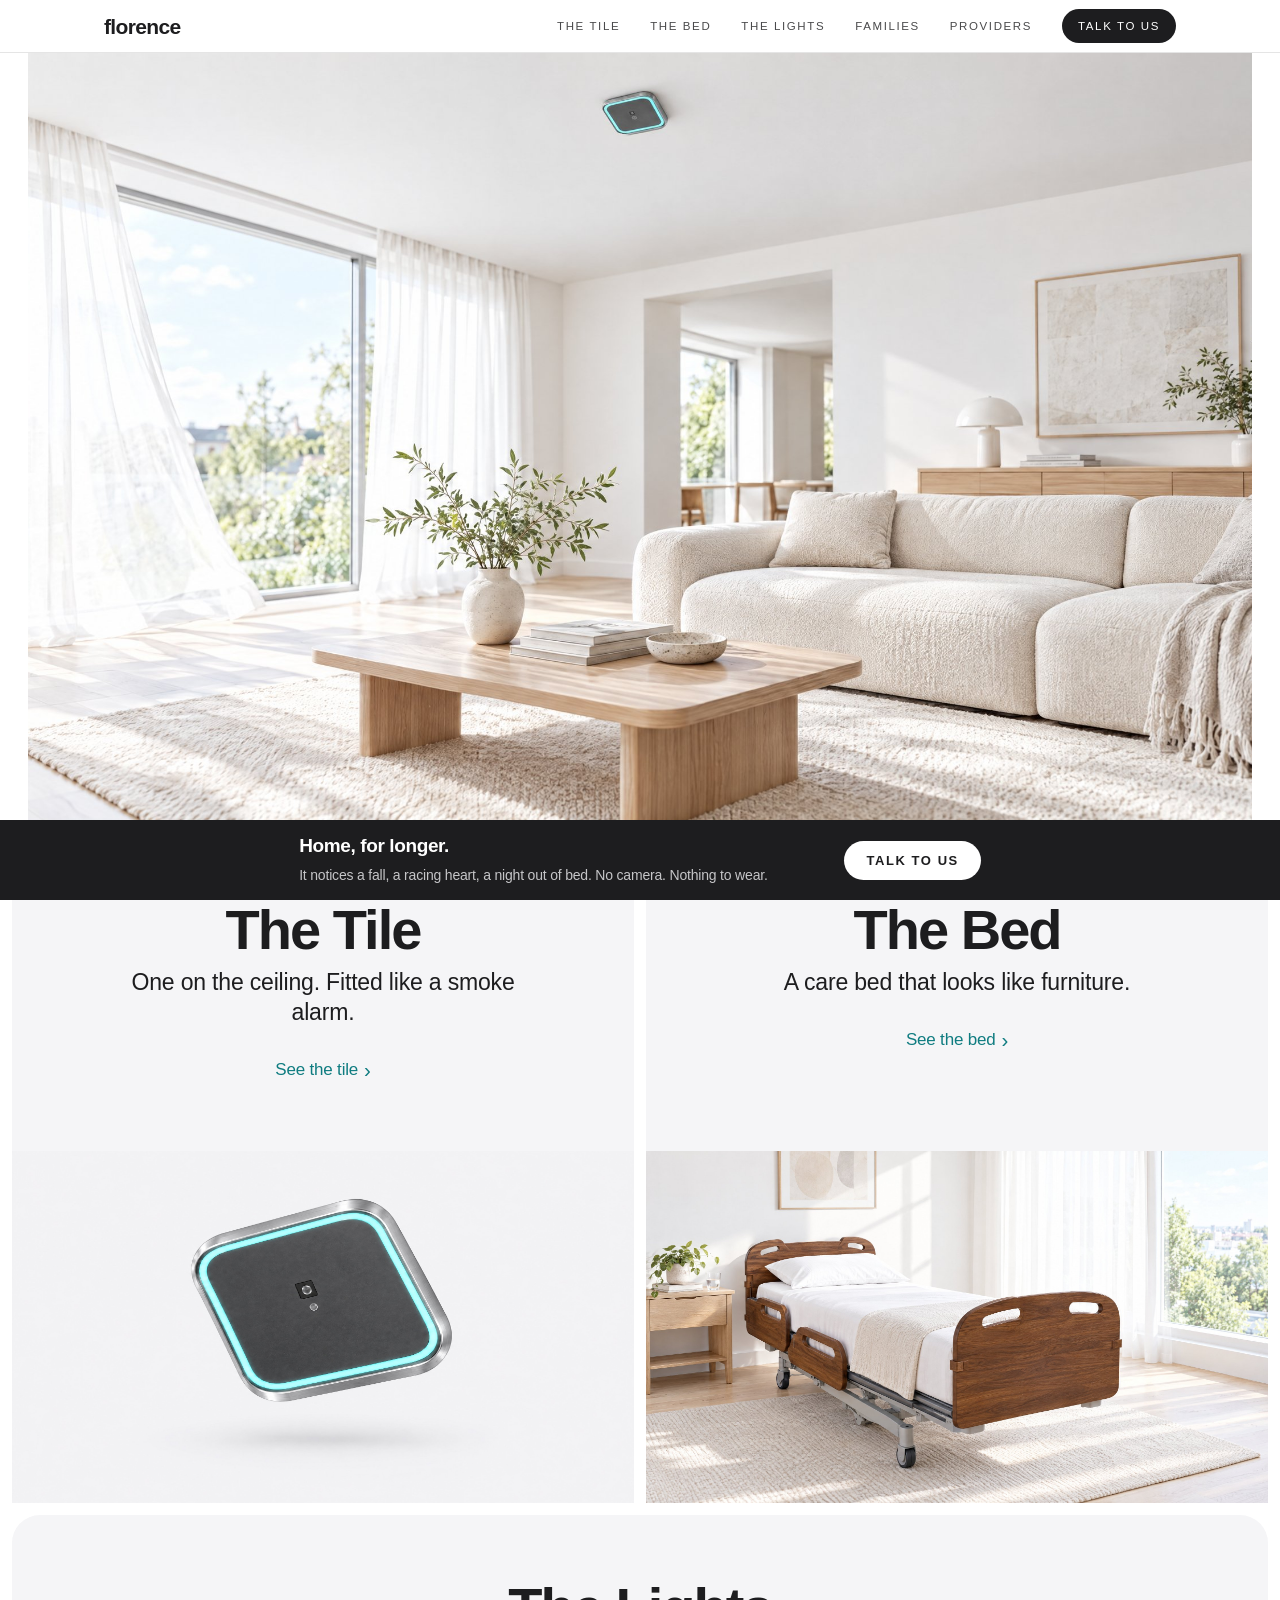
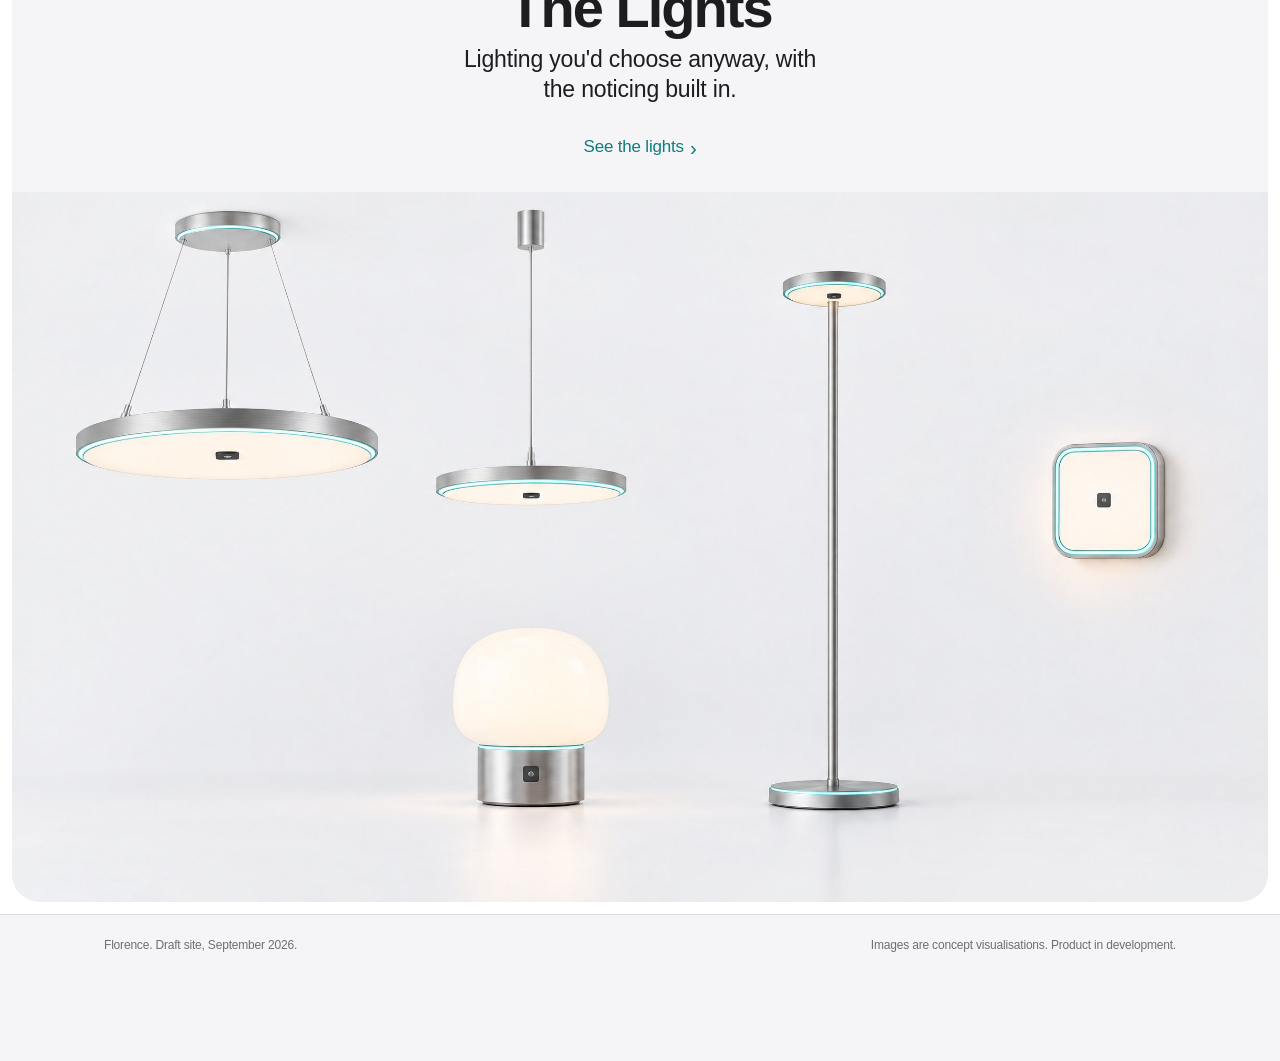
==== commit 3b2c7c6a: "One idea per page: home is a framed image and three doors, the rest moves out Jesse pointed at wonde" ====
--- a/index.html
+++ b/index.html
@@ -5,123 +5,24 @@
 <meta name="viewport" content="width=device-width,initial-scale=1,viewport-fit=cover">
 <meta name="robots" content="noindex,nofollow">
 <title>Florence</title>
-<meta name="description" content="Florence quietly looks out for the people at home. It notices a fall, a racing heart or a night out of bed. No camera. Nothing to wear.">
+<meta name="description" content="Florence quietly looks out for the people at home. No camera. Nothing to wear.">
 <link rel="stylesheet" href="site.css">
 <script>document.documentElement.classList.add('js')</script>
 </head>
-<body>
-<header class="nav">
-  <div class="wrap">
-    <a class="word" href="./">florence</a>
-    <nav aria-label="Main">
-      <a href="#tile">The Tile</a>
-      <a href="bed.html">The Bed</a>
-      <a href="lights.html">The Lights</a>
-      <a href="#notices">What it notices</a>
-      <a href="#privacy">Privacy</a>
-      <a class="pill" href="#talk">Talk to us</a>
-    </nav>
-  </div>
-</header>
-<main id="top">
+<body class="has-bar">
+<header class="nav"><div class="wrap"><a class="word" href="./">florence</a><nav aria-label="Main"><a href="tile.html">The Tile</a><a href="bed.html">The Bed</a><a href="lights.html">The Lights</a><a href="families.html">Families</a><a href="providers.html">Providers</a><a class="pill" href="talk.html">Talk to us</a></nav></div></header>
+<main>
 
-<section class="top" style="background:#F3F2F5">
-  <div class="wrap">
-    <h1>Home, for longer.</h1>
-    <p class="lede">It notices a fall, a racing heart, a night out of bed. No camera. Nothing to wear.</p>
-    <div class="cta"><a class="btn ink" href="#talk">Talk to us</a><a class="btn text" href="#notices">What it notices</a></div>
-  </div>
-  <img src="img/tile-hero.jpg" alt="The Florence tile: a slim rounded square with a graphite face, a brushed aluminium edge and a thin glowing teal ring, floating on a pale grey background" width="2400" height="1350" fetchpriority="high">
-</section>
-
-<section class="story">
-  <div class="wrap rise"><p>It noticed Dad was up at six and made his tea. <em>So nobody had to ring and ask.</em></p></div>
-</section>
-
-<div class="tiles" id="range">
-  <a class="ptile full rise" id="tile" href="#notices">
-    <div class="t"><h3>The Tile</h3><p>One on the ceiling. Fitted like a smoke alarm.</p><div class="cta"><span class="btn text">What it notices</span></div></div>
-    <div class="im"><img src="img/room-bright.jpg" alt="A bright, airy living room with a cream sofa and sheer curtains, the Florence tile small on the white ceiling" loading="lazy" width="2400" height="1350"></div>
-  </a>
-  <a class="ptile rise" href="bed.html">
-    <div class="t"><h3>The Bed</h3><p>A care bed that looks like furniture.</p><div class="cta"><span class="btn text">See the bed</span></div></div>
-    <div class="im"><img src="img/bed-bright.jpg" alt="The Florence bed with walnut head and foot boards and white linen in a bright bedroom" loading="lazy" width="2400" height="1350"></div>
-  </a>
-  <a class="ptile rise" href="lights.html">
-    <div class="t"><h3>The Lights</h3><p>Lighting you'd choose anyway, with the noticing built in.</p><div class="cta"><span class="btn text">See the lights</span></div></div>
-    <div class="im"><img src="img/lights-bright.jpg" alt="The Florence lights: a ceiling light, a pendant, a bedside lamp, a floor lamp and a wall light in brushed aluminium and opal glass" loading="lazy" width="2400" height="1350"></div>
-  </a>
+<section class="frame"><img src="img/room-bright.jpg" alt="A bright, airy living room with a cream sofa and sheer curtains. The Florence tile sits small and quiet on the white ceiling" width="2400" height="1350" fetchpriority="high"></section>
+<div class="tiles">
+  <a class="ptile rise" href="tile.html"><div class="t"><h3>The Tile</h3><p>One on the ceiling. Fitted like a smoke alarm.</p><div class="cta"><span class="btn text">See the tile</span></div></div><div class="im"><img src="img/tile-hero.jpg" alt="The Florence tile floating on a pale grey background" loading="lazy"></div></a>
+  <a class="ptile rise" href="bed.html"><div class="t"><h3>The Bed</h3><p>A care bed that looks like furniture.</p><div class="cta"><span class="btn text">See the bed</span></div></div><div class="im"><img src="img/bed-bright.jpg" alt="The Florence bed with walnut head and foot boards in a bright bedroom" loading="lazy"></div></a>
+  <a class="ptile full rise" href="lights.html"><div class="t"><h3>The Lights</h3><p>Lighting you'd choose anyway, with the noticing built in.</p><div class="cta"><span class="btn text">See the lights</span></div></div><div class="im"><img src="img/lights-bright.jpg" alt="The Florence lights in brushed aluminium and opal glass" loading="lazy"></div></a>
 </div>
-
-<section class="sec" id="notices">
-  <div class="wrap">
-    <div class="head center rise"><h2>The moments that matter. None of the rest.</h2></div>
-    <div class="bento">
-      <article class="card photo c3 tallc rise">
-        <img src="img/pathlights.jpg" alt="A hallway at night with low warm lights along the floor leading to a bathroom door" loading="lazy">
-        <div class="txt"><h3>A fall at 2 am</h3><p>It knows the minute it happens, not at nine when someone calls in.</p></div>
-      </article>
-      <article class="card tint c3 rise">
-        <div class="txt"><h3>Heart and breath</h3><p>Resting heart rate and breathing, read from across the room. No strap, no patch, no watch to charge.</p>
-          <div class="pulse foot" aria-hidden="true"><i style="--h:30%"></i><i style="--h:46%"></i><i style="--h:38%"></i><i style="--h:82%"></i><i style="--h:100%"></i><i style="--h:52%"></i><i style="--h:34%"></i><i style="--h:42%"></i><i style="--h:36%"></i><i style="--h:78%"></i><i style="--h:96%"></i><i style="--h:50%"></i><i style="--h:32%"></i><i style="--h:40%"></i></div>
-        </div>
-      </article>
-      <article class="card c2 rise"><div class="txt"><span class="big">40 min</span><h3>Too long in the bathroom</h3><p>Time is the signal. It counts the minutes so nobody has to knock.</p></div></article>
-      <article class="card c2 rise"><div class="txt"><h3>How the night went</h3><p>Sleep, restlessness and trips out of bed. A slow change over weeks is often the first sign.</p></div></article>
-      <article class="card c2 rise"><div class="txt"><h3>The room itself</h3><p>Too hot, too cold, too stuffy. Comfort is health.</p><div class="chips foot"><span>Temperature</span><span>Humidity</span><span>Air quality</span></div></div></article>
-      <article class="card photo c4 rise" style="min-height:clamp(380px,36vw,520px)">
-        <img src="img/living.jpg" alt="An older woman reads in a leather chair in a sunlit living room" loading="lazy">
-        <div class="txt"><h3>And the good days</h3><p>Up, about and busy. The ordinary days are the ones families most want to hear about.</p></div>
-      </article>
-      <article class="card c2 rise"><div class="txt"><h3>Tells the right person</h3><p>The alert goes to whoever can actually help.</p><div class="chips foot"><span>Family</span><span>A neighbour</span><span>Carer</span></div></div></article>
-    </div>
-  </div>
-</section>
-
-<section class="sec grey" id="family">
-  <div class="wrap two">
-    <div class="pic port rise"><img src="img/daughter.jpg" alt="A woman in her kitchen in the morning, coffee in hand, glancing at her phone with a small relieved smile" loading="lazy"></div>
-    <div class="rise">
-      <div class="head" style="margin-bottom:0"><span class="eyebrow">For families</span><h2>Know she's okay. Without asking.</h2><p>A quiet note for you. Her independence left alone.</p></div>
-      <div class="notes" aria-label="Example notifications">
-        <div class="note"><div class="app" aria-hidden="true">f</div><b>Florence <time>7:42 am</time></b><span>Mum's up and about. She slept 7 h 10 min. All normal.</span></div>
-        <div class="note alert"><div class="app" aria-hidden="true">f</div><b>Florence <time>2:06 am</time></b><span>Mum may have fallen in the hallway. Anna next door has been called.</span></div>
-      </div>
-    </div>
-  </div>
-</section>
-
-<section class="sec" id="privacy" style="text-align:center">
-  <div class="wrap">
-    <div class="head center rise"><h2>It reports the event. <span style="color:var(--ink-2)">Never the footage.</span></h2></div>
-    <div class="three" style="margin-top:0">
-      <div class="rise" style="background:var(--grey)"><b>No camera</b><span>There is no picture to leak, watch or object to.</span></div>
-      <div class="rise" style="background:var(--grey)"><b>Thinks in the room</b><span>The sensing is worked out inside the product itself.</span></div>
-      <div class="rise" style="background:var(--grey)"><b>Only the event leaves</b><span>"A fall, 2:06 am, hallway." That is the whole message.</span></div>
-    </div>
-  </div>
-</section>
-
-<section class="sec grey">
-  <div class="wrap two">
-    <div class="rise">
-      <div class="head" style="margin-bottom:12px"><span class="eyebrow">For providers</span><h2>A night shift that can be everywhere.</h2></div>
-      <div class="list">
-        <div><b>Aged care and disability housing</b><span>One a room. No hub to find a shelf for.</span></div>
-        <div><b>Nothing to wear</b><span>So nothing to refuse, lose or forget to charge.</span></div>
-        <div><b>Alerts that reach the floor</b><span>The right staff member, the right room, the minute it happens.</span></div>
-      </div>
-    </div>
-    <div class="pic rise" style="background:#F8F5F1"><img src="img/profile.jpg" alt="The slim Florence tile seen edge-on" loading="lazy"></div>
-  </div>
-</section>
-
-<section class="close" id="talk" style="background:var(--white)">
-  <div class="wrap rise"><h2>See it in a room.</h2><p>Tell us about the home or the building, and we'll show you where Florence would go.</p><div class="cta"><a class="btn ink" href="#talk">Talk to us</a></div></div>
-</section>
 
 </main>
 <footer><div class="wrap"><span>Florence. Draft site, September 2026.</span><span>Images are concept visualisations. Product in development.</span></div></footer>
+<div class="bar"><div class="wrap"><div><b>Home, for longer.</b><span>It notices a fall, a racing heart, a night out of bed. No camera. Nothing to wear.</span></div><a class="btn ink" href="talk.html">Talk to us</a></div></div>
 <script src="site.js"></script>
 </body>
 </html>
--- a/site.css
+++ b/site.css
@@ -21,10 +21,10 @@
 .nav{position:sticky;top:0;z-index:20;background:rgba(255,255,255,.8);-webkit-backdrop-filter:saturate(180%) blur(20px);backdrop-filter:saturate(180%) blur(20px);border-bottom:1px solid var(--hair)}
 .nav .wrap{display:flex;align-items:center;justify-content:space-between;gap:16px;min-height:52px}
 .word{font-size:21px;font-weight:600;letter-spacing:-.03em;text-decoration:none;line-height:1}
-.nav nav{display:flex;align-items:center;gap:clamp(14px,2.4vw,30px);font-size:13px}
+.nav nav{display:flex;align-items:center;gap:clamp(14px,2.4vw,30px);font-size:11.5px;letter-spacing:.14em;text-transform:uppercase;font-weight:500}
 .nav nav a{text-decoration:none;color:var(--ink);opacity:.8}
 .nav nav a:hover,.nav nav a[aria-current]{opacity:1}
-.nav nav a.pill{opacity:1;color:#fff;background:var(--ink);padding:6px 14px;border-radius:999px}
+.nav nav a.pill{opacity:1;color:#fff;background:var(--ink);padding:9px 16px;border-radius:999px}
 @media (max-width:760px){.nav nav a:not(.pill){display:none}}
 
 .btn{display:inline-flex;align-items:center;padding:12px 24px;border-radius:999px;font-size:17px;text-decoration:none;transition:background .2s,border-color .2s}
@@ -162,3 +162,14 @@
 .js .rise{opacity:0;transform:translateY(24px);transition:opacity .9s cubic-bezier(.2,.7,.2,1),transform .9s cubic-bezier(.2,.7,.2,1)}
 .js .rise.in{opacity:1;transform:none}
 @media (prefers-reduced-motion:reduce){.js .rise{opacity:1;transform:none;transition:none}html{scroll-behavior:auto}}
+
+/* home: one framed image, like a gallery wall */
+.frame{padding:0 clamp(12px,2.2vw,44px)}
+.frame img{width:100%;height:calc(100vh - 52px - 76px);min-height:420px;object-fit:cover;object-position:50% 40%}
+.bar{position:fixed;left:0;right:0;bottom:0;z-index:30;background:var(--ink);color:#fff;padding-bottom:env(safe-area-inset-bottom,0px)}
+.bar .wrap{display:flex;align-items:center;justify-content:center;gap:16px clamp(24px,6vw,96px);min-height:76px;flex-wrap:wrap;padding-block:12px}
+.bar b{display:block;font-size:19px;font-weight:600;letter-spacing:-.02em}
+.bar span{font-size:14px;color:var(--on-dark-2)}
+.bar .btn.ink{background:#fff;color:var(--ink);padding:10px 22px;font-size:13px;letter-spacing:.12em;text-transform:uppercase;font-weight:600}
+.has-bar footer{padding-bottom:calc(22px + 84px)}
+@media (max-width:640px){.bar span{display:none}.frame img{height:62vh}}
